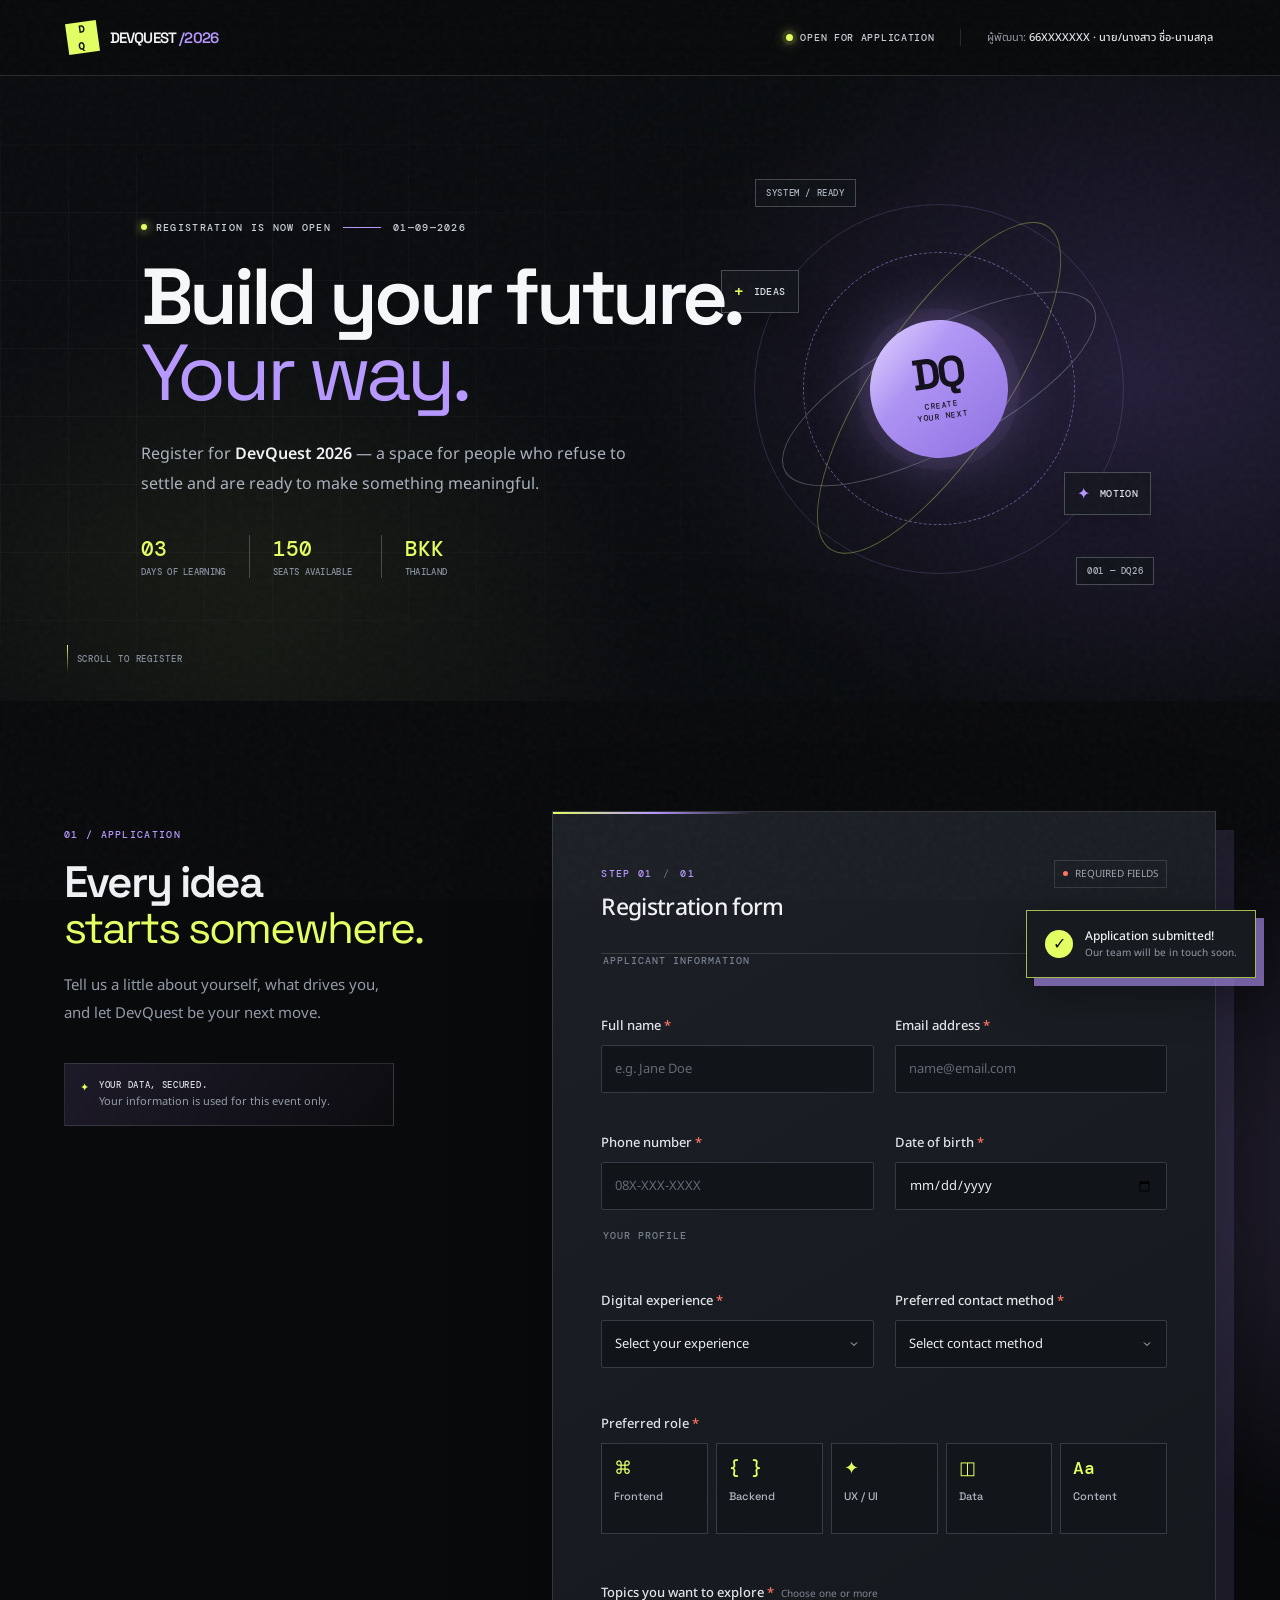
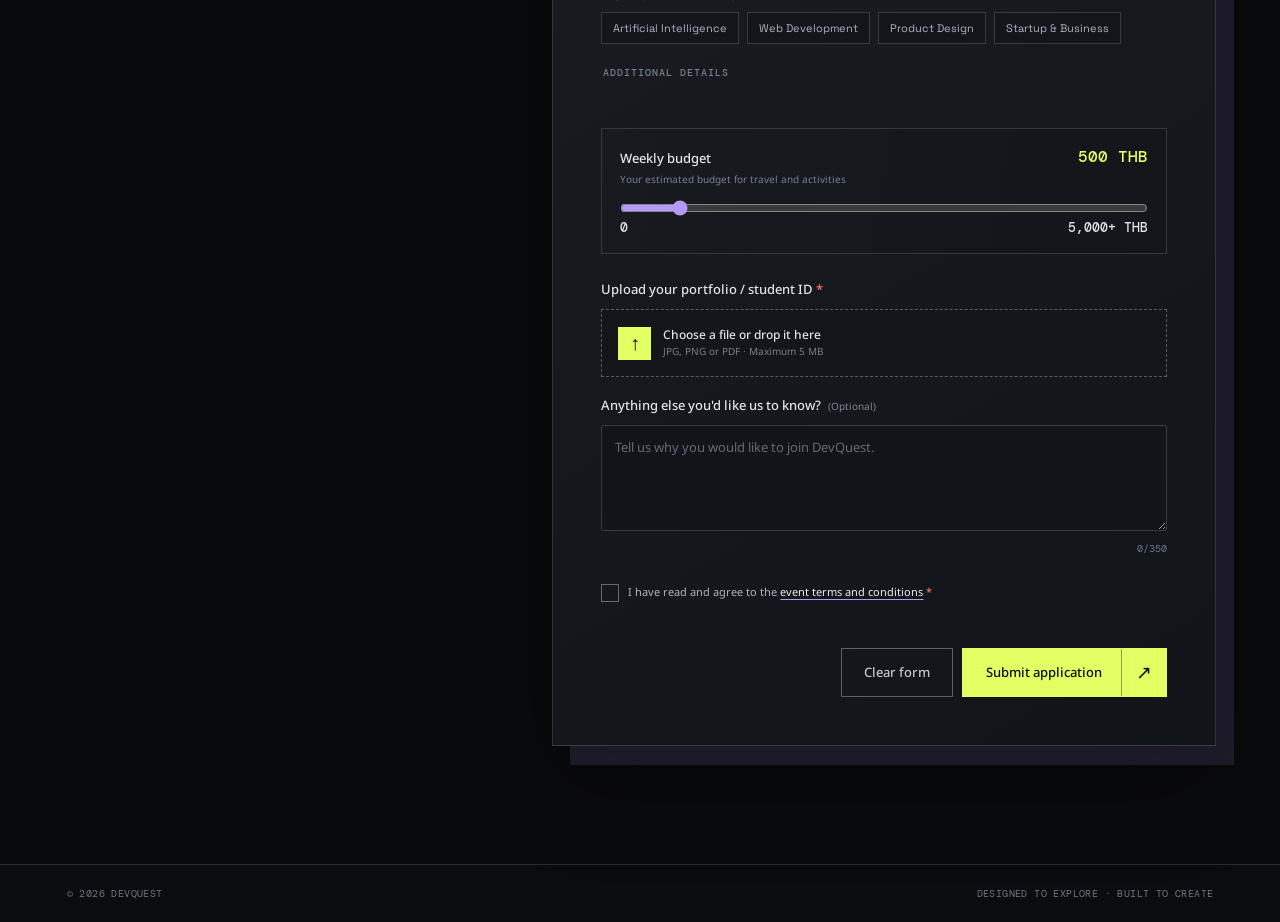
==== outputs/index.html @ 1998380f "Create DevQuest 2026 registration form" ====
<!doctype html>
<html lang="th">
  <head>
    <meta charset="UTF-8" />
    <meta name="viewport" content="width=device-width, initial-scale=1.0" />
    <meta name="description" content="Registration form for DevQuest 2026" />
    <title>DevQuest 2026 — Registration</title>
    <link rel="preconnect" href="https://fonts.googleapis.com" />
    <link rel="preconnect" href="https://fonts.gstatic.com" crossorigin />
    <link href="https://fonts.googleapis.com/css2?family=DM+Mono:wght@400;500&family=Noto+Sans+Thai:wght@300;400;500;600;700&family=Space+Grotesk:wght@400;500;600;700&display=swap" rel="stylesheet" />
    <link rel="stylesheet" href="styles.css" />
  </head>
  <body>
    <div class="cursor-glow" aria-hidden="true"></div>
    <div class="noise" aria-hidden="true"></div>
    <header class="topbar">
      <a class="brand" href="#top" aria-label="DevQuest Home">
        <span class="brand-mark">D<span>Q</span></span>
        <span>DEVQUEST<span class="brand-year">/2026</span></span>
      </a>
      <div class="topbar-right">
        <span class="availability"><i></i> OPEN FOR APPLICATION</span>
        <div class="author-badge" title="แก้ไขข้อมูลผู้จัดทำในไฟล์ index.html">
          <span>ผู้พัฒนา: <strong>66XXXXXXX · นาย/นางสาว ชื่อ-นามสกุล</strong></span>
        </div>
      </div>
    </header>

    <main id="top">
      <section class="hero" aria-labelledby="page-title">
        <div class="hero-grid" aria-hidden="true"></div>
        <div class="hero-scan" aria-hidden="true"></div>
        <div class="hero-copy">
          <p class="eyebrow"><span class="pulse-dot"></span> REGISTRATION IS NOW OPEN <i></i> 01—09—2026</p>
          <h1 id="page-title">Build your future.<br /><em>Your way.</em></h1>
          <p class="lead">Register for <strong>DevQuest 2026</strong> — a space for people who refuse to settle and are ready to make something meaningful.</p>
          <div class="hero-meta">
            <div><b>03</b><span>DAYS OF LEARNING</span></div>
            <div><b>150</b><span>SEATS AVAILABLE</span></div>
            <div><b>BKK</b><span>THAILAND</span></div>
          </div>
        </div>
        <div class="hero-visual" aria-hidden="true">
          <div class="visual-label label-top">SYSTEM / READY</div>
          <div class="visual-label label-bottom">001 — DQ26</div>
          <div class="visual-frame"><div class="visual-ring ring-1"></div><div class="visual-ring ring-2"></div><div class="visual-ring ring-3"></div><div class="visual-core"><span>DQ</span><small>CREATE<br />YOUR NEXT</small></div></div>
          <div class="float-card card-a"><span>+</span> IDEAS</div>
          <div class="float-card card-b"><span>✦</span> MOTION</div>
        </div>
        <a class="scroll-hint" href="#form-heading"><span></span> SCROLL TO REGISTER</a>
      </section>

      <section class="form-section" aria-labelledby="form-heading">
        <div class="form-intro">
          <p class="section-index">01 / APPLICATION</p>
          <h2 id="form-heading">Every idea<br /><span>starts somewhere.</span></h2>
          <p>Tell us a little about yourself, what drives you, and let DevQuest be your next move.</p>
          <div class="secure-note"><span>✦</span><div><strong>YOUR DATA, SECURED.</strong>Your information is used for this event only.</div></div>
        </div>

        <form id="registrationForm" novalidate>
          <div class="form-head">
            <div><span class="step-number">STEP 01 <i>/</i> 01</span><h3>Registration form</h3></div>
            <span class="required-note"><i></i> REQUIRED FIELDS</span>
          </div>

          <fieldset>
            <legend>APPLICANT INFORMATION</legend>
            <div class="fields two-col">
              <label class="field" for="fullName">
                <span>Full name <b>*</b></span>
                <input id="fullName" name="fullName" type="text" placeholder="e.g. Jane Doe" autocomplete="name" />
                <small class="error"></small>
              </label>
              <label class="field" for="email">
                <span>Email address <b>*</b></span>
                <input id="email" name="email" type="email" placeholder="name@email.com" autocomplete="email" />
                <small class="error"></small>
              </label>
              <label class="field" for="phone">
                <span>Phone number <b>*</b></span>
                <input id="phone" name="phone" type="tel" inputmode="tel" placeholder="08X-XXX-XXXX" autocomplete="tel" />
                <small class="error"></small>
              </label>
              <label class="field" for="birthDate">
                <span>Date of birth <b>*</b></span>
                <input id="birthDate" name="birthDate" type="date" />
                <small class="error"></small>
              </label>
            </div>
          </fieldset>

          <fieldset>
            <legend>YOUR PROFILE</legend>
            <div class="fields two-col">
              <label class="field" for="experience">
                <span>Digital experience <b>*</b></span>
                <select id="experience" name="experience">
                  <option value="">Select your experience</option>
                  <option>Just getting started</option><option>Built personal projects</option>
                  <option>1–3 years of experience</option><option>More than 3 years of experience</option>
                </select>
                <small class="error"></small>
              </label>
              <label class="field" for="contactMethod">
                <span>Preferred contact method <b>*</b></span>
                <select id="contactMethod" name="contactMethod">
                  <option value="">Select contact method</option>
                  <option>Phone</option><option>Email</option><option>LINE</option>
                </select>
                <small class="error"></small>
              </label>
            </div>

            <div class="choice-group" data-group="role">
              <p class="choice-title">Preferred role <b>*</b></p>
              <div class="role-grid">
                <label class="choice-card"><input type="radio" name="role" value="Frontend" /><span class="choice-icon">⌘</span><span>Frontend</span></label>
                <label class="choice-card"><input type="radio" name="role" value="Backend" /><span class="choice-icon">{ }</span><span>Backend</span></label>
                <label class="choice-card"><input type="radio" name="role" value="UX/UI" /><span class="choice-icon">✦</span><span>UX / UI</span></label>
                <label class="choice-card"><input type="radio" name="role" value="Data" /><span class="choice-icon">◫</span><span>Data</span></label>
                <label class="choice-card"><input type="radio" name="role" value="Content" /><span class="choice-icon">Aa</span><span>Content</span></label>
              </div>
              <small class="error group-error"></small>
            </div>

            <div class="choice-group" data-group="region">
              <p class="choice-title">Topics you want to explore <b>*</b> <span class="hint">Choose one or more</span></p>
              <div class="tag-grid">
                <label><input type="checkbox" name="region" value="AI" /><span>Artificial Intelligence</span></label>
                <label><input type="checkbox" name="region" value="Web" /><span>Web Development</span></label>
                <label><input type="checkbox" name="region" value="Design" /><span>Product Design</span></label>
                <label><input type="checkbox" name="region" value="Startup" /><span>Startup & Business</span></label>
              </div>
              <small class="error group-error"></small>
            </div>
          </fieldset>

          <fieldset>
            <legend>ADDITIONAL DETAILS</legend>
            <div class="budget-block">
              <div><span>Weekly budget</span><p>Your estimated budget for travel and activities</p></div>
              <output for="budget" id="budgetValue">500 THB</output>
              <input id="budget" name="budget" type="range" min="0" max="5000" step="500" value="500" />
              <div class="range-labels"><span>0</span><span>5,000+ THB</span></div>
            </div>
            <label class="field upload-field" for="portfolio">
              <span>Upload your portfolio / student ID <b>*</b></span>
              <span class="dropzone"><span class="upload-icon">↑</span><span><strong id="fileLabel">Choose a file or drop it here</strong><small>JPG, PNG or PDF · Maximum 5 MB</small></span></span>
              <input id="portfolio" name="portfolio" type="file" accept=".jpg,.jpeg,.png,.pdf" />
              <small class="error"></small>
            </label>
            <label class="field" for="comments">
              <span>Anything else you'd like us to know? <span class="optional">(Optional)</span></span>
              <textarea id="comments" name="comments" maxlength="350" placeholder="Tell us why you would like to join DevQuest."></textarea>
              <small class="char-count"><span id="charCount">0</span>/350</small>
            </label>
          </fieldset>

          <label class="terms"><input id="terms" name="terms" type="checkbox" /><span class="checkmark">✓</span><span>I have read and agree to the <a href="#terms-info">event terms and conditions</a> <b>*</b></span></label>
          <small class="error terms-error"></small>

          <div class="form-actions">
            <button class="btn secondary" id="clearButton" type="reset">Clear form</button>
            <button class="btn primary" type="submit"><span>Submit application</span><span class="arrow">↗</span></button>
          </div>
        </form>
      </section>
    </main>

    <footer id="terms-info"><span>© 2026 DEVQUEST</span><span>DESIGNED TO EXPLORE · BUILT TO CREATE</span></footer>
    <div class="toast" id="toast" role="status" aria-live="polite"><span>✓</span><div><strong>Application submitted!</strong><small>Our team will be in touch soon.</small></div></div>
    <script src="script.js"></script>
  </body>
</html>
---- outputs/styles.css ----
:root{--black:#090a0c;--panel:#171a1f;--panel2:#1d2127;--input:#111419;--text:#e9ebef;--muted:#a2a8b3;--dim:#626975;--line:rgba(226,230,235,.14);--line2:rgba(226,230,235,.26);--violet:#b798ff;--lime:#e2ff63;--coral:#ff7564}*{box-sizing:border-box}html{scroll-behavior:smooth}body{min-width:320px;margin:0;overflow-x:hidden;background:var(--black);color:var(--text);font-family:"Noto Sans Thai",sans-serif;font-weight:400}button,input,select,textarea{font:inherit}::selection{color:#090a0c;background:var(--lime)}
.noise{position:fixed;inset:0;z-index:20;pointer-events:none;opacity:.045;background-image:url("data:image/svg+xml,%3Csvg viewBox='0 0 180 180' xmlns='http://www.w3.org/2000/svg'%3E%3Cfilter id='n'%3E%3CfeTurbulence type='fractalNoise' baseFrequency='.85' numOctaves='3' stitchTiles='stitch'/%3E%3C/filter%3E%3Crect width='100%25' height='100%25' filter='url(%23n)' opacity='.7'/%3E%3C/svg%3E")}.cursor-glow{position:fixed;z-index:0;left:0;top:0;width:520px;height:520px;pointer-events:none;transform:translate(-50%,-50%);opacity:0;background:radial-gradient(circle,rgba(161,122,255,.1),transparent 65%);transition:opacity .5s}.cursor-glow.visible{opacity:1}
.topbar{min-height:76px;padding:0 clamp(22px,5.2vw,88px);position:relative;z-index:3;border-bottom:1px solid var(--line);background:rgba(9,10,12,.8);backdrop-filter:blur(18px);display:flex;align-items:center;justify-content:space-between}.brand{display:flex;align-items:center;gap:12px;color:#f4f5f7;text-decoration:none;font:600 15px "Space Grotesk",sans-serif;letter-spacing:-.8px}.brand-mark{width:31px;height:31px;display:grid;place-items:center;overflow:hidden;background:var(--lime);color:#0c0e11;font:600 10px "DM Mono",monospace;transform:rotate(-8deg)}.brand-mark span{margin-left:-6px}.brand-year{margin-left:3px;color:var(--violet)}.topbar-right,.availability,.author-badge{display:flex;align-items:center}.topbar-right{gap:26px}.availability{gap:7px;color:#c8cdd6;font:500 10px "DM Mono",monospace;letter-spacing:.7px}.availability i{width:7px;height:7px;border-radius:50%;background:var(--lime);box-shadow:0 0 0 4px rgba(226,255,99,.09),0 0 13px var(--lime);animation:pulse 1.9s infinite}.author-badge{padding-left:26px;border-left:1px solid var(--line);color:#949ba6;font-size:11px}.author-badge strong{color:#e5e7eb;font-weight:500}
.hero{position:relative;isolation:isolate;min-height:625px;padding:clamp(73px,8vw,126px) clamp(22px,11vw,172px) 80px;display:flex;align-items:center;justify-content:space-between;overflow:hidden;background:radial-gradient(ellipse 55% 84% at 89% 48%,rgba(104,76,169,.27),transparent 70%),radial-gradient(circle at 19% 98%,rgba(226,255,99,.08),transparent 34%),#0a0c0f}.hero-grid{position:absolute;inset:0;z-index:-2;opacity:.45;background-image:linear-gradient(rgba(233,235,239,.075) 1px,transparent 1px),linear-gradient(90deg,rgba(233,235,239,.075) 1px,transparent 1px);background-size:68px 68px;mask-image:linear-gradient(to right,#000 20%,transparent 74%)}.hero-grid:after{content:"";position:absolute;inset:0;background:linear-gradient(#0a0c0f,transparent 22%,transparent 78%,#0a0c0f)}.hero-scan{position:absolute;inset:0;z-index:-1;opacity:.1;background:linear-gradient(90deg,transparent,rgba(226,255,99,.3),transparent);width:35%;transform:translateX(-150%) skewX(-18deg);animation:scan 8s ease-in-out infinite}.hero-copy{position:relative;z-index:1;max-width:715px}.eyebrow,.section-index,.step-number{font:500 10px "DM Mono",monospace;letter-spacing:1.3px}.eyebrow{color:#cad0d9;margin:0 0 25px;display:flex;align-items:center;gap:9px}.eyebrow i{width:38px;height:1px;margin:0 3px;background:var(--violet)}.pulse-dot{width:6px;height:6px;border-radius:50%;background:var(--lime);box-shadow:0 0 10px var(--lime)}h1{margin:0;color:#f7f8fa;font:600 clamp(52px,6.2vw,93px)/.96 "Space Grotesk","Noto Sans Thai",sans-serif;letter-spacing:-4.4px}h1 em{color:var(--violet);font-style:normal;font-weight:400}.lead{max-width:530px;margin:29px 0 36px;color:#abb2bd;font-size:16px;line-height:1.85}.lead strong{color:#f1f3f5;font-weight:600}.hero-meta{display:flex;gap:0}.hero-meta div{min-width:109px;display:grid;gap:3px;padding-right:23px;margin-right:23px;border-right:1px solid var(--line2)}.hero-meta div:last-child{margin:0;padding:0;border:0}.hero-meta b{color:var(--lime);font:500 21px "DM Mono",monospace}.hero-meta span{color:#87909e;font:500 9px "DM Mono",monospace;letter-spacing:.3px}
.hero-visual{position:absolute;right:clamp(42px,11vw,180px);top:50%;width:400px;height:400px;transform:translateY(-50%)}.visual-frame{position:absolute;inset:15px;display:grid;place-items:center;border:1px solid rgba(183,152,255,.18);border-radius:50%}.visual-ring{position:absolute;border:1px solid rgba(233,235,239,.27);border-radius:50%}.ring-1{width:95%;height:32%;transform:rotate(-28deg);animation:orbitA 10s linear infinite}.ring-2{width:74%;height:74%;border-style:dashed;border-color:rgba(183,152,255,.5);animation:spin 20s linear infinite}.ring-3{width:36%;height:106%;border-color:rgba(226,255,99,.35);transform:rotate(34deg);animation:orbitB 14s linear infinite}.visual-core{position:relative;width:138px;height:138px;border-radius:50%;overflow:hidden;background:linear-gradient(145deg,#c2aaff,#8f70e2);box-shadow:0 0 0 12px rgba(183,152,255,.05),0 0 60px rgba(183,152,255,.36);color:#13101c;display:grid;align-content:center;justify-items:center;text-align:center;transform:rotate(-8deg)}.visual-core:after{content:"";position:absolute;inset:0;background:linear-gradient(135deg,rgba(255,255,255,.5),transparent 37%)}.visual-core span{position:relative;z-index:1;font:700 43px/.8 "Space Grotesk",sans-serif;letter-spacing:-4px}.visual-core small{position:relative;z-index:1;margin-top:9px;font:500 8px/1.35 "DM Mono",monospace;letter-spacing:.6px}.visual-label{position:absolute;z-index:2;padding:7px 10px;color:#aab1bd;border:1px solid var(--line2);background:rgba(17,20,25,.7);font:500 9px "DM Mono",monospace;letter-spacing:.6px;backdrop-filter:blur(5px)}.label-top{top:-10px;left:16px}.label-bottom{bottom:4px;right:-15px}.float-card{position:absolute;z-index:2;padding:10px 12px;display:flex;align-items:center;gap:9px;color:#dce0e6;border:1px solid var(--line2);background:rgba(20,23,29,.77);box-shadow:0 10px 30px rgba(0,0,0,.22);font:500 10px "DM Mono",monospace;letter-spacing:.4px;backdrop-filter:blur(7px)}.float-card span{color:var(--lime);font-size:16px}.card-a{top:81px;left:-18px;animation:float 4.4s ease-in-out infinite}.card-b{right:-12px;bottom:74px;animation:float 5s ease-in-out -1s infinite}.card-b span{color:var(--violet)}.scroll-hint{position:absolute;left:clamp(22px,5.2vw,88px);bottom:28px;color:#868e9b;text-decoration:none;font:500 9px "DM Mono",monospace;letter-spacing:.9px;display:flex;gap:9px;align-items:center}.scroll-hint span{height:28px;width:1px;background:linear-gradient(var(--lime),transparent);animation:scrollDown 1.6s ease-in-out infinite}
.form-section{position:relative;z-index:1;max-width:1280px;margin:0 auto;padding:110px clamp(22px,5vw,72px) 118px;display:grid;grid-template-columns:.72fr 1.28fr;gap:clamp(50px,9vw,130px)}.form-section:before{content:"";position:absolute;z-index:-1;width:800px;height:800px;right:-500px;top:80px;opacity:.17;background:radial-gradient(circle,var(--violet),transparent 65%);filter:blur(30px)}.form-intro{padding-top:17px}.section-index{color:var(--violet);margin:0 0 18px}.form-intro h2{margin:0 0 21px;color:#f0f1f4;font:600 44px/1.05 "Space Grotesk","Noto Sans Thai",sans-serif;letter-spacing:-2px}.form-intro h2 span{color:var(--lime);font-weight:400}.form-intro>p:not(.section-index){max-width:326px;margin:0;color:#929aa7;font-size:15px;line-height:1.85}.secure-note{max-width:330px;margin-top:35px;padding:15px;display:flex;align-items:flex-start;gap:10px;border:1px solid var(--line);background:linear-gradient(130deg,rgba(183,152,255,.12),rgba(183,152,255,.02));color:#969eaa;font-size:11px;line-height:1.55}.secure-note span{color:var(--lime)}.secure-note strong{display:block;margin-bottom:2px;color:#d8dce2;font:500 9px "DM Mono",monospace;letter-spacing:.7px}
form{position:relative;overflow:hidden;padding:clamp(26px,4vw,48px);border:1px solid var(--line);background:linear-gradient(150deg,rgba(29,33,39,.97),rgba(17,20,25,.98));box-shadow:18px 19px 0 rgba(183,152,255,.12),0 34px 90px rgba(0,0,0,.32)}form:before{content:"";position:absolute;left:0;top:0;height:2px;width:30%;background:linear-gradient(90deg,var(--lime),var(--violet),transparent)}.form-head{display:flex;justify-content:space-between;align-items:flex-start;padding-bottom:28px;border-bottom:1px solid var(--line)}.step-number{color:var(--violet)}.step-number i{color:#626a76;font-style:normal;padding:0 3px}.form-head h3{margin:7px 0 0;color:#f0f1f4;font-size:23px;font-weight:500;letter-spacing:-.7px}.required-note{padding:5px 8px;border:1px solid var(--line);color:#9ea5b0;font-size:10px}.required-note i{display:inline-block;width:5px;height:5px;margin:0 4px 1px 0;border-radius:50%;background:var(--coral)}fieldset{margin:0;padding:31px 0 0;border:0}legend{margin-bottom:18px;color:#77808d;font:500 10px "DM Mono",monospace;letter-spacing:1px;text-transform:uppercase}.fields{display:grid;gap:21px}.two-col{grid-template-columns:1fr 1fr}.field{display:block;position:relative}.field>span:first-child,.choice-title{display:block;margin:0 0 9px;color:#e0e3e8;font-size:13px;font-weight:500}.field b,.choice-title b,.terms b{color:var(--coral);font-weight:500}.field input:not([type=file]),.field select,.field textarea{width:100%;min-height:48px;appearance:none;outline:none;border:1px solid #353b44;border-radius:2px;padding:12px 13px;color:#eaecf0;background:var(--input);font-size:13px;transition:border .2s,box-shadow .2s,background .2s}.field input::placeholder,.field textarea::placeholder{color:#626a76}.field select{background:#111419 url("data:image/svg+xml,%3Csvg xmlns='http://www.w3.org/2000/svg' width='12' height='12' viewBox='0 0 24 24' fill='none' stroke='%23cbd0d8' stroke-width='2'%3E%3Cpath d='m6 9 6 6 6-6'/%3E%3C/svg%3E") no-repeat right 13px center}.field select option{background:#171a1f}.field textarea{min-height:106px;resize:vertical}.field input:focus,.field select:focus,.field textarea:focus{border-color:var(--violet);background:#15171d;box-shadow:0 0 0 3px rgba(183,152,255,.12)}.field.invalid input,.field.invalid select,.field.invalid textarea{border-color:var(--coral)}.error{display:block;min-height:15px;margin-top:4px;color:#ff8c7c;font-size:10px}.choice-group{margin-top:27px}.hint,.optional{margin-left:4px;color:#7e8793;font-size:10px;font-weight:400}.role-grid{display:grid;grid-template-columns:repeat(5,1fr);gap:8px}.choice-card{position:relative;min-height:91px;padding:12px;display:flex;flex-direction:column;gap:9px;overflow:hidden;border:1px solid #363c45;background:#12151a;color:#aeb5c0;cursor:pointer;font:500 11px "Space Grotesk","Noto Sans Thai",sans-serif;transition:.22s ease}.choice-card:after{content:"";position:absolute;inset:0;opacity:0;background:linear-gradient(145deg,rgba(183,152,255,.23),transparent 68%);transition:.22s}.choice-card:hover{border-color:#727986;transform:translateY(-2px)}.choice-card:hover:after{opacity:1}.choice-card input{position:absolute;inset:0;z-index:2;appearance:none;margin:0;cursor:pointer}.choice-card:has(input:checked){border-color:var(--violet);color:#f5f3ff;box-shadow:inset 0 0 0 1px rgba(183,152,255,.3),0 7px 18px rgba(0,0,0,.18);background:#272239}.choice-card:has(input:checked):after{opacity:1}.choice-icon{position:relative;z-index:1;color:var(--lime);font:500 18px "DM Mono",monospace}.choice-card>span:last-child{position:relative;z-index:1}.tag-grid{display:flex;flex-wrap:wrap;gap:8px}.tag-grid label{position:relative;cursor:pointer}.tag-grid input{position:absolute;opacity:0}.tag-grid span{display:block;padding:8px 11px;border:1px solid #363c45;color:#aeb5c0;background:#12151a;font:11px "Space Grotesk","Noto Sans Thai",sans-serif;transition:.18s}.tag-grid label:hover span{border-color:#747d88}.tag-grid input:checked+span{border-color:var(--lime);color:#0d1012;background:var(--lime);box-shadow:0 4px 14px rgba(226,255,99,.13)}.group-error{margin:7px 0 0}.budget-block{display:grid;grid-template-columns:1fr auto;gap:2px 20px;margin-bottom:26px;padding:17px 18px;border:1px solid #323842;background:linear-gradient(100deg,#171b20,#12151a)}.budget-block>div>span{color:#e2e5e9;font-size:13px;font-weight:500}.budget-block p{margin:2px 0 0;color:#78818e;font-size:10px}.budget-block output{color:var(--lime);font:500 16px "DM Mono",monospace}.budget-block input{width:100%;grid-column:1/-1;margin:10px 0 1px;accent-color:var(--violet)}.range-labels{grid-column:1/-1;display:flex;justify-content:space-between;color:#68717c;font:10px "DM Mono",monospace}.upload-field>input{position:absolute;width:1px;height:1px;overflow:hidden;opacity:0}.dropzone{display:flex;align-items:center;gap:12px;padding:16px;border:1px dashed #535c68;background:#12151a;cursor:pointer;transition:.2s}.dropzone:hover{border-color:var(--violet);background:#171926}.upload-icon{width:33px;height:33px;display:grid;place-items:center;color:#0c0e11;background:var(--lime);font:20px "DM Mono",monospace}.dropzone strong{display:block;color:#dfe3e9;font-size:12px;font-weight:500}.dropzone small{display:block;color:#77808c;font-size:10px}.char-count{display:block;margin-top:4px;color:#6f7885;text-align:right;font:10px "DM Mono",monospace}.terms{position:relative;display:flex;align-items:flex-start;gap:9px;margin-top:29px;color:#aeb5bf;font-size:11px;line-height:1.6;cursor:pointer}.terms input{position:absolute;opacity:0}.checkmark{width:18px;height:18px;flex:0 0 18px;display:grid;place-items:center;border:1px solid #626a75;color:transparent;line-height:1;transition:.18s}.terms input:checked+.checkmark{border-color:var(--lime);color:#0d1012;background:var(--lime)}.terms a{color:#eceef2;text-decoration-color:var(--violet);text-underline-offset:3px}.terms-error{margin-left:27px}.form-actions{display:flex;justify-content:flex-end;gap:9px;padding-top:27px}.btn{min-height:49px;border:1px solid #59616c;cursor:pointer;transition:.22s;font-size:13px;font-weight:500}.btn.secondary{padding:0 22px;color:#c2c8d1;background:transparent}.btn.secondary:hover{border-color:#9da5b0;background:#22262d}.btn.primary{padding:0 0 0 23px;display:flex;align-items:center;gap:19px;border-color:var(--lime);color:#0c0e10;background:var(--lime);box-shadow:0 0 0 0 rgba(226,255,99,.2)}.btn.primary:hover{transform:translate(-2px,-2px);box-shadow:5px 5px 0 var(--violet),0 0 20px rgba(226,255,99,.13)}.arrow{height:100%;padding:0 14px;display:grid;place-items:center;border-left:1px solid rgba(9,10,12,.4);font:19px "DM Mono",monospace}footer{padding:22px clamp(22px,5.2vw,88px);display:flex;justify-content:space-between;border-top:1px solid var(--line);color:#6f7782;background:#0a0c0f;font:10px "DM Mono",monospace;letter-spacing:.4px}.toast{position:fixed;z-index:30;right:24px;bottom:24px;padding:16px 18px;display:flex;align-items:center;gap:12px;border:1px solid rgba(226,255,99,.7);background:#171b20;color:#edf0f3;box-shadow:8px 8px 0 rgba(183,152,255,.6),0 15px 45px rgba(0,0,0,.4);transform:translateY(150%);transition:.36s cubic-bezier(.2,.8,.2,1)}.toast.show{transform:translateY(0)}.toast>span{width:28px;height:28px;display:grid;place-items:center;border-radius:50%;color:#0d1012;background:var(--lime)}.toast strong,.toast small{display:block}.toast strong{font-size:12px;font-weight:500}.toast small{color:#949ca7;font-size:10px}
@keyframes pulse{50%{transform:scale(.7);box-shadow:0 0 0 7px rgba(226,255,99,0),0 0 7px var(--lime)}}@keyframes scan{0%,26%{transform:translateX(-150%) skewX(-18deg)}56%,100%{transform:translateX(470%) skewX(-18deg)}}@keyframes spin{to{transform:rotate(360deg)}}@keyframes orbitA{to{transform:rotate(332deg)}}@keyframes orbitB{to{transform:rotate(394deg)}}@keyframes float{50%{transform:translateY(-10px)}}@keyframes scrollDown{50%{transform:translateY(9px);opacity:.2}}@media(prefers-reduced-motion:reduce){*,*:before,*:after{animation-duration:.01ms!important;animation-iteration-count:1!important;scroll-behavior:auto!important}}
@media(max-width:970px){.hero{min-height:570px}.hero-visual{right:-100px;opacity:.66}.form-section{gap:55px;grid-template-columns:.65fr 1.35fr}}@media(max-width:760px){.topbar{min-height:66px}.availability,.author-badge{display:none}.hero{min-height:552px;padding:75px 25px 67px}.hero-grid{mask-image:none;opacity:.3}.hero-visual{width:280px;height:280px;right:-65px;top:44%;opacity:.32}.visual-core{width:102px;height:102px}.visual-core span{font-size:33px}.visual-label,.float-card{display:none}h1{font-size:clamp(48px,14vw,70px);letter-spacing:-3px}.lead{max-width:430px;margin-top:23px;font-size:14px}.hero-meta{gap:0}.hero-meta div{min-width:92px;padding-right:13px;margin-right:13px}.scroll-hint{bottom:23px}.form-section{padding:67px 24px 78px;grid-template-columns:1fr;gap:31px}.form-intro{padding-top:0}.form-intro>p:not(.section-index){max-width:500px}.secure-note{max-width:100%;margin-top:21px}form{padding:28px 20px;box-shadow:7px 8px 0 rgba(183,152,255,.13),0 28px 70px rgba(0,0,0,.25)}.two-col{grid-template-columns:1fr}.role-grid{grid-template-columns:repeat(3,1fr)}footer{flex-direction:column;gap:8px}.cursor-glow{display:none}}@media(max-width:430px){.eyebrow{font-size:8px;letter-spacing:.8px}.eyebrow i{width:18px}.hero-meta b{font-size:18px}.hero-meta span{font-size:8px}.hero-meta div{min-width:82px}.form-intro h2{font-size:39px}.role-grid{grid-template-columns:1fr 1fr}.form-head{gap:13px}.required-note{white-space:nowrap;font-size:9px}.form-actions{justify-content:stretch}.btn{flex:1}.btn.primary{justify-content:space-between;padding-left:15px}.budget-block{gap:10px}.toast{right:16px;left:16px;bottom:16px}}
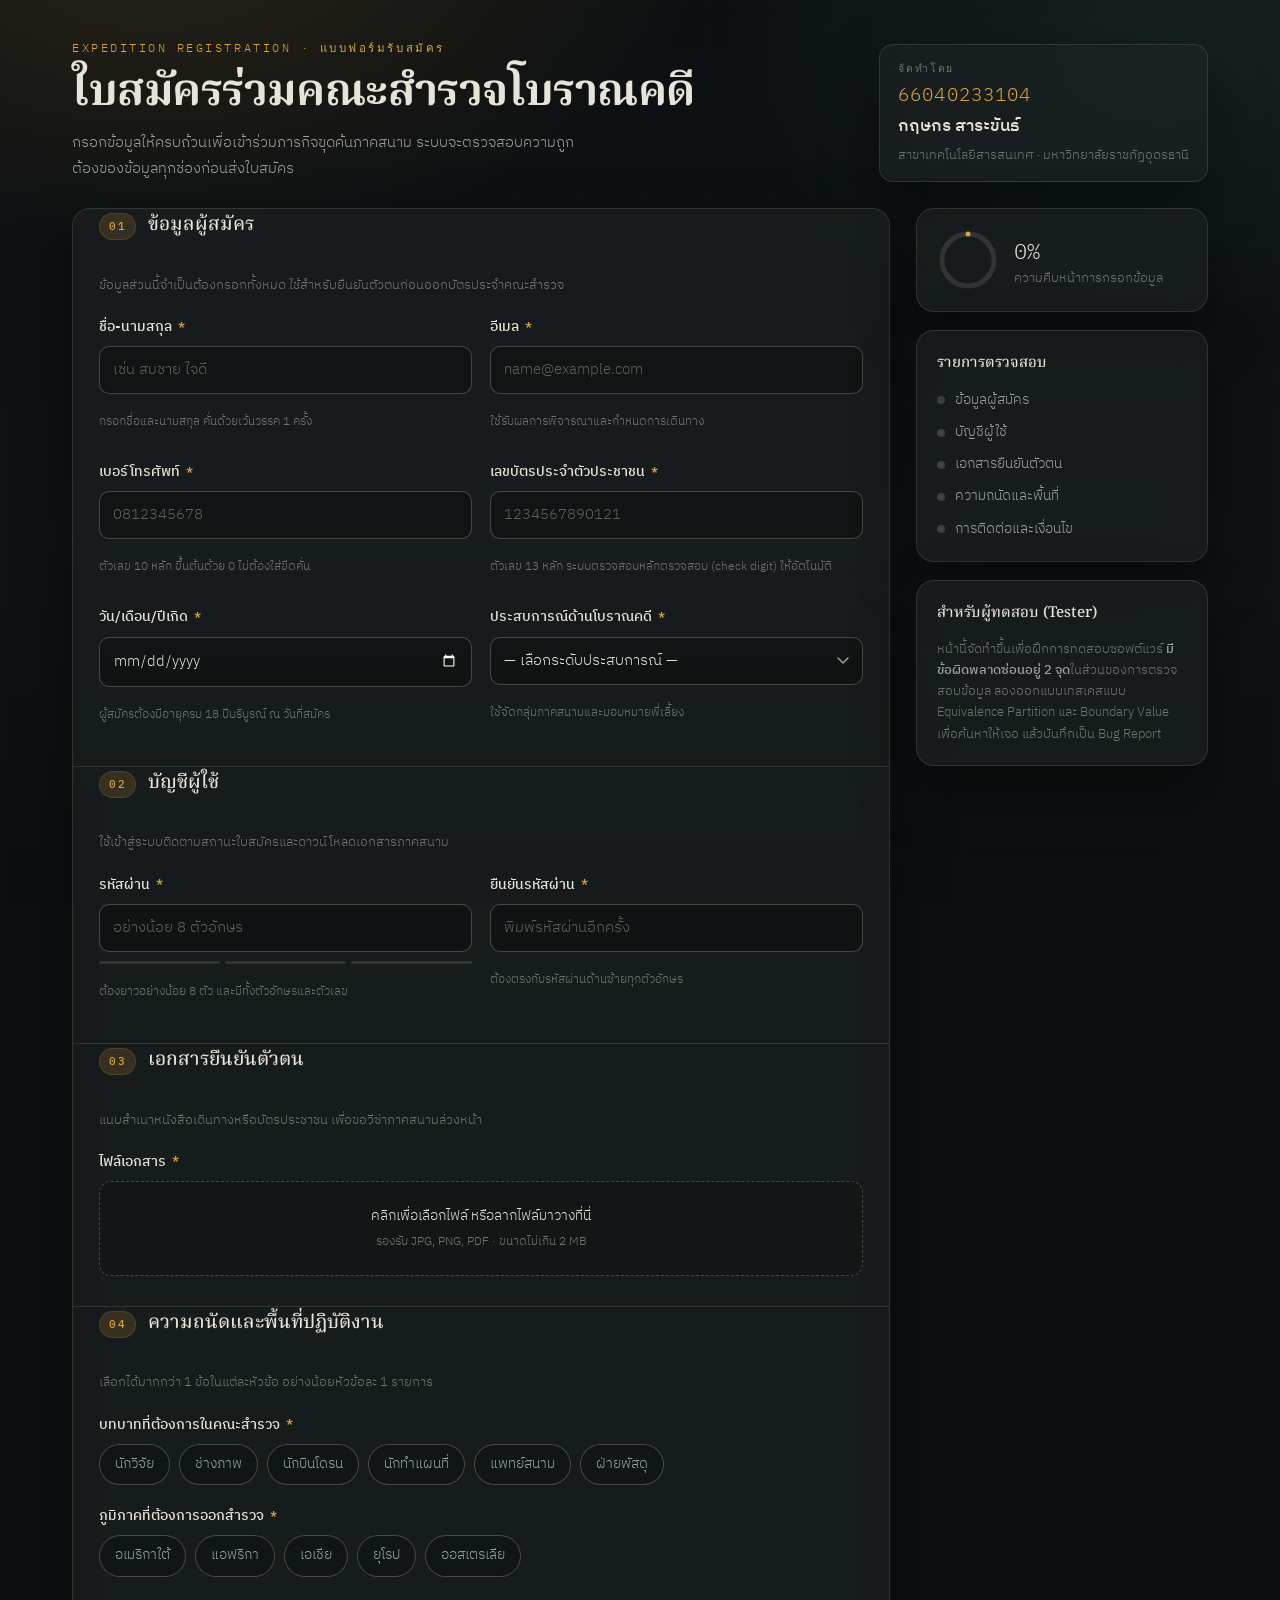
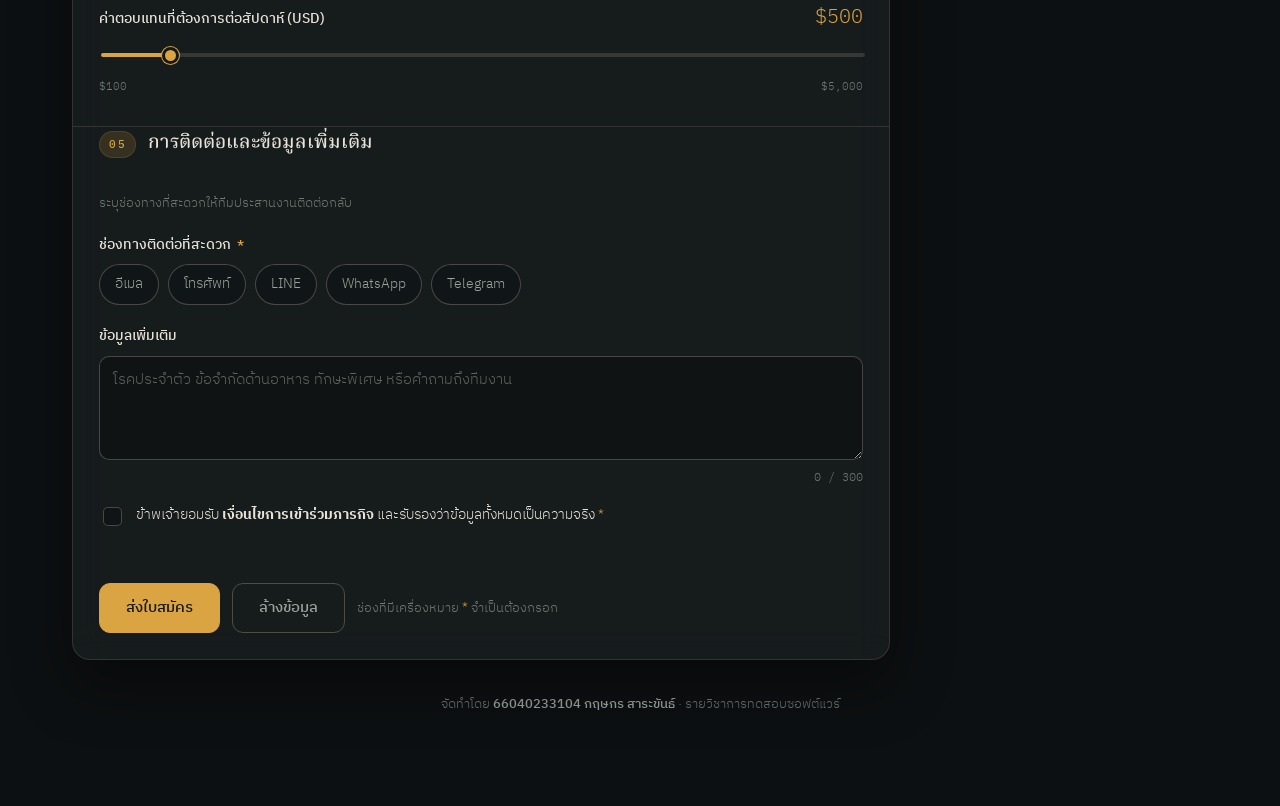
==== commit 4fe76951: "Publish expedition form at outputs root" ====
--- a/outputs/index.html
+++ b/outputs/index.html
@@ -1,175 +1,772 @@
-<!doctype html>
+<!DOCTYPE html>
 <html lang="th">
-  <head>
-    <meta charset="UTF-8" />
-    <meta name="viewport" content="width=device-width, initial-scale=1.0" />
-    <meta name="description" content="Registration form for DevQuest 2026" />
-    <title>DevQuest 2026 — Registration</title>
-    <link rel="preconnect" href="https://fonts.googleapis.com" />
-    <link rel="preconnect" href="https://fonts.gstatic.com" crossorigin />
-    <link href="https://fonts.googleapis.com/css2?family=DM+Mono:wght@400;500&family=Noto+Sans+Thai:wght@300;400;500;600;700&family=Space+Grotesk:wght@400;500;600;700&display=swap" rel="stylesheet" />
-    <link rel="stylesheet" href="styles.css" />
-  </head>
-  <body>
-    <div class="cursor-glow" aria-hidden="true"></div>
-    <div class="noise" aria-hidden="true"></div>
-    <header class="topbar">
-      <a class="brand" href="#top" aria-label="DevQuest Home">
-        <span class="brand-mark">D<span>Q</span></span>
-        <span>DEVQUEST<span class="brand-year">/2026</span></span>
-      </a>
-      <div class="topbar-right">
-        <span class="availability"><i></i> OPEN FOR APPLICATION</span>
-        <div class="author-badge" title="แก้ไขข้อมูลผู้จัดทำในไฟล์ index.html">
-          <span>ผู้พัฒนา: <strong>66XXXXXXX · นาย/นางสาว ชื่อ-นามสกุล</strong></span>
-        </div>
+<head>
+<meta charset="utf-8">
+<meta name="viewport" content="width=device-width, initial-scale=1">
+<title>ทะเบียนคณะสำรวจโบราณคดี</title>
+<link rel="preconnect" href="https://fonts.googleapis.com">
+<link rel="preconnect" href="https://fonts.gstatic.com" crossorigin>
+<link rel="stylesheet" href="https://fonts.googleapis.com/css2?family=Noto+Serif+Thai:wght@500;700&family=IBM+Plex+Sans+Thai:wght@300;400;500;600&family=IBM+Plex+Mono:wght@400;500&display=swap">
+<style>
+  :root{
+    --ink:#0d1012;
+    --ink-2:#14181a;
+    --glass:rgba(30,35,37,.62);
+    --glass-2:rgba(38,44,46,.55);
+    --line:rgba(216,206,188,.14);
+    --line-2:rgba(216,206,188,.28);
+    --text:#e8e3d8;
+    --muted:#9ba39d;
+    --faint:#6f7772;
+    --ochre:#d9a441;
+    --ochre-dim:rgba(217,164,65,.16);
+    --patina:#54b8a6;
+    --clay:#e2705a;
+    --radius:14px;
+    --shadow:0 24px 60px rgba(0,0,0,.45);
+    color-scheme:dark;
+  }
+  *{box-sizing:border-box}
+  body{
+    margin:0;
+    background:var(--ink);
+    background-image:
+      radial-gradient(900px 520px at 12% -8%, rgba(217,164,65,.13), transparent 62%),
+      radial-gradient(760px 480px at 92% 4%, rgba(84,184,166,.10), transparent 60%),
+      linear-gradient(180deg,#0d1012 0%,#0f1315 60%,#0c0f10 100%);
+    background-attachment:fixed;
+    color:var(--text);
+    font-family:"IBM Plex Sans Thai","Noto Sans Thai",system-ui,-apple-system,sans-serif;
+    font-weight:300;
+    font-size:15.5px;
+    line-height:1.72;
+    -webkit-font-smoothing:antialiased;
+  }
+  body::before{
+    content:"";position:fixed;inset:0;pointer-events:none;z-index:0;opacity:.35;
+    background-image:linear-gradient(rgba(216,206,188,.045) 1px,transparent 1px),
+                     linear-gradient(90deg,rgba(216,206,188,.045) 1px,transparent 1px);
+    background-size:64px 64px;
+    mask-image:radial-gradient(circle at 50% 0%,#000 0%,transparent 78%);
+    -webkit-mask-image:radial-gradient(circle at 50% 0%,#000 0%,transparent 78%);
+  }
+  .wrap{position:relative;z-index:1;max-width:1180px;margin:0 auto;padding:38px 22px 90px}
+
+  /* ---------- header ---------- */
+  .topbar{display:flex;flex-wrap:wrap;gap:16px;align-items:flex-end;justify-content:space-between;margin-bottom:26px}
+  .eyebrow{
+    font-family:"IBM Plex Mono",ui-monospace,monospace;font-size:11.5px;letter-spacing:.22em;
+    text-transform:uppercase;color:var(--ochre);margin:0 0 8px
+  }
+  h1{
+    font-family:"Noto Serif Thai",Georgia,serif;font-weight:700;
+    font-size:clamp(28px,4.4vw,44px);line-height:1.24;margin:0;text-wrap:balance;letter-spacing:-.01em
+  }
+  .sub{color:var(--muted);margin:10px 0 0;max-width:56ch;font-size:15px}
+
+  .idcard{
+    background:var(--glass);backdrop-filter:blur(14px);-webkit-backdrop-filter:blur(14px);
+    border:1px solid var(--line);border-radius:var(--radius);padding:14px 18px;min-width:270px;
+    box-shadow:var(--shadow)
+  }
+  .idcard .k{font-family:"IBM Plex Mono",monospace;font-size:10.5px;letter-spacing:.18em;text-transform:uppercase;color:var(--faint)}
+  .idcard .code{font-family:"IBM Plex Mono",monospace;font-size:19px;color:var(--ochre);letter-spacing:.06em;font-variant-numeric:tabular-nums}
+  .idcard .who{font-size:17px;font-weight:500;margin-top:2px}
+  .idcard .org{font-size:12.5px;color:var(--faint);margin-top:4px}
+
+  /* ---------- layout ---------- */
+  .grid{display:grid;grid-template-columns:1fr 292px;gap:26px;align-items:start}
+  @media (max-width:900px){.grid{grid-template-columns:1fr}}
+
+  .panel{
+    background:var(--glass);backdrop-filter:blur(16px);-webkit-backdrop-filter:blur(16px);
+    border:1px solid var(--line);border-radius:18px;box-shadow:var(--shadow);overflow:hidden
+  }
+  .side{position:sticky;top:24px;display:flex;flex-direction:column;gap:18px}
+  @media (max-width:900px){.side{position:static}}
+
+  fieldset{border:0;margin:0;padding:26px 26px 30px;border-bottom:1px solid var(--line)}
+  fieldset:last-of-type{border-bottom:0}
+  legend{
+    display:flex;align-items:baseline;gap:12px;padding:0;width:100%;
+    font-family:"Noto Serif Thai",Georgia,serif;font-size:19px;font-weight:500;color:var(--text)
+  }
+  legend .num{
+    font-family:"IBM Plex Mono",monospace;font-size:11px;letter-spacing:.14em;color:var(--ochre);
+    border:1px solid var(--ochre-dim);background:var(--ochre-dim);border-radius:999px;padding:3px 9px
+  }
+  .legend-note{color:var(--faint);font-size:13px;margin:6px 0 20px}
+
+  .row{display:grid;gap:18px}
+  .row.two{grid-template-columns:1fr 1fr}
+  @media (max-width:640px){.row.two{grid-template-columns:1fr}}
+
+  .field{display:flex;flex-direction:column;gap:7px;min-width:0}
+  label.lbl{font-size:13.5px;font-weight:500;color:var(--text);display:flex;align-items:center;gap:6px}
+  .req{color:var(--ochre);font-size:14px;line-height:1}
+  .hint{font-size:12px;color:var(--faint);line-height:1.5}
+
+  input[type=text],input[type=email],input[type=tel],input[type=date],
+  input[type=password],select,textarea{
+    width:100%;padding:11px 13px;border-radius:10px;color:var(--text);
+    background:rgba(12,15,16,.55);border:1px solid var(--line-2);
+    font-family:inherit;font-size:14.5px;font-weight:300;transition:border-color .16s,box-shadow .16s,background .16s
+  }
+  input::placeholder,textarea::placeholder{color:#5c635e}
+  input:focus,select:focus,textarea:focus{
+    outline:none;border-color:var(--ochre);box-shadow:0 0 0 3px rgba(217,164,65,.17);background:rgba(12,15,16,.8)
+  }
+  input[type=date]{color-scheme:dark}
+  textarea{resize:vertical;min-height:104px;line-height:1.7}
+  select{appearance:none;background-image:url("data:image/svg+xml;utf8,<svg xmlns='http://www.w3.org/2000/svg' viewBox='0 0 12 8'><path d='M1 1l5 5 5-5' stroke='%239ba39d' stroke-width='1.5' fill='none' stroke-linecap='round'/></svg>");background-repeat:no-repeat;background-position:right 13px center;background-size:12px;padding-right:34px}
+
+  .field.bad input,.field.bad select,.field.bad textarea{border-color:var(--clay);box-shadow:0 0 0 3px rgba(226,112,90,.13)}
+  .field.good input,.field.good select,.field.good textarea{border-color:rgba(84,184,166,.6)}
+  .msg{font-size:12.5px;min-height:0;display:none;color:var(--clay);gap:6px;align-items:flex-start;line-height:1.5}
+  .field.bad .msg{display:flex}
+  .msg::before{content:"!";font-family:"IBM Plex Mono",monospace;font-size:10px;flex:0 0 15px;height:15px;margin-top:2px;
+    border:1px solid var(--clay);border-radius:50%;display:grid;place-items:center;font-weight:500}
+
+  /* choice groups */
+  .chips{display:flex;flex-wrap:wrap;gap:9px}
+  .chip{position:relative;cursor:pointer;user-select:none}
+  .chip input{position:absolute;opacity:0;width:0;height:0}
+  .chip span{
+    display:inline-block;padding:8px 15px;border-radius:999px;font-size:13.5px;
+    border:1px solid var(--line-2);background:rgba(12,15,16,.4);color:var(--muted);transition:.16s
+  }
+  .chip input:checked+span{border-color:var(--ochre);background:var(--ochre-dim);color:var(--ochre)}
+  .chip input:focus-visible+span{box-shadow:0 0 0 3px rgba(217,164,65,.25)}
+  .chip:hover span{border-color:var(--line-2);color:var(--text)}
+  .field.bad .chips .chip span{border-color:rgba(226,112,90,.45)}
+
+  .checkline{display:flex;gap:11px;align-items:flex-start;cursor:pointer;font-size:14px;line-height:1.6}
+  .checkline input{
+    appearance:none;flex:0 0 19px;height:19px;margin-top:3px;border-radius:5px;
+    border:1px solid var(--line-2);background:rgba(12,15,16,.5);cursor:pointer;transition:.16s
+  }
+  .checkline input:checked{background:var(--ochre);border-color:var(--ochre)}
+  .checkline input:checked::after{content:"";display:block;width:5px;height:9px;margin:2px auto 0;border:solid #14181a;border-width:0 2px 2px 0;transform:rotate(42deg)}
+  .checkline input:focus-visible{box-shadow:0 0 0 3px rgba(217,164,65,.25);outline:none}
+  .field.bad .checkline input{border-color:var(--clay)}
+
+  /* file */
+  .drop{
+    border:1px dashed var(--line-2);border-radius:12px;padding:22px;text-align:center;cursor:pointer;
+    background:rgba(12,15,16,.32);transition:.16s
+  }
+  .drop:hover,.drop.over{border-color:var(--ochre);background:rgba(217,164,65,.07)}
+  .drop .big{font-size:14px;color:var(--text)}
+  .drop .small{font-size:12px;color:var(--faint);margin-top:4px}
+  .drop input{display:none}
+  .filechip{
+    display:none;align-items:center;gap:10px;margin-top:10px;padding:9px 12px;border-radius:10px;
+    background:rgba(84,184,166,.09);border:1px solid rgba(84,184,166,.32);font-size:13px
+  }
+  .filechip.on{display:flex}
+  .filechip .nm{flex:1;min-width:0;overflow:hidden;text-overflow:ellipsis;white-space:nowrap}
+  .filechip .sz{font-family:"IBM Plex Mono",monospace;font-size:11.5px;color:var(--muted)}
+  .filechip button{background:none;border:0;color:var(--muted);cursor:pointer;font-size:16px;line-height:1;padding:0 2px}
+  .filechip button:hover{color:var(--clay)}
+  .field.bad .drop{border-color:var(--clay)}
+
+  /* slider */
+  .slider-head{display:flex;justify-content:space-between;align-items:baseline}
+  .slider-val{font-family:"IBM Plex Mono",monospace;font-size:20px;color:var(--ochre);font-variant-numeric:tabular-nums}
+  input[type=range]{-webkit-appearance:none;appearance:none;width:100%;height:26px;background:transparent;cursor:pointer}
+  input[type=range]::-webkit-slider-runnable-track{height:4px;border-radius:99px;background:linear-gradient(90deg,var(--ochre) var(--pct,0%),rgba(216,206,188,.16) var(--pct,0%))}
+  input[type=range]::-moz-range-track{height:4px;border-radius:99px;background:rgba(216,206,188,.16)}
+  input[type=range]::-moz-range-progress{height:4px;border-radius:99px;background:var(--ochre)}
+  input[type=range]::-webkit-slider-thumb{-webkit-appearance:none;width:17px;height:17px;border-radius:50%;background:var(--ochre);border:3px solid #14181a;margin-top:-6.5px;box-shadow:0 0 0 1px var(--ochre)}
+  input[type=range]::-moz-range-thumb{width:11px;height:11px;border-radius:50%;background:var(--ochre);border:3px solid #14181a;box-shadow:0 0 0 1px var(--ochre)}
+  input[type=range]:focus-visible{outline:none}
+  input[type=range]:focus-visible::-webkit-slider-thumb{box-shadow:0 0 0 1px var(--ochre),0 0 0 5px rgba(217,164,65,.25)}
+  .scale{display:flex;justify-content:space-between;font-family:"IBM Plex Mono",monospace;font-size:11px;color:var(--faint)}
+
+  /* strength + counter */
+  .bars{display:flex;gap:5px;margin-top:2px}
+  .bars i{flex:1;height:3px;border-radius:99px;background:rgba(216,206,188,.14)}
+  .bars i.on1{background:var(--clay)}.bars i.on2{background:var(--ochre)}.bars i.on3{background:var(--patina)}
+  .count{font-family:"IBM Plex Mono",monospace;font-size:11.5px;color:var(--faint);text-align:right;font-variant-numeric:tabular-nums}
+  .count.warn{color:var(--clay)}
+
+  /* actions */
+  .actions{display:flex;flex-wrap:wrap;gap:12px;padding:24px 26px 26px;align-items:center}
+  button.btn{
+    font-family:inherit;font-size:14.5px;font-weight:500;border-radius:11px;padding:12px 26px;cursor:pointer;
+    border:1px solid transparent;transition:.16s
+  }
+  .btn.primary{background:var(--ochre);color:#121617;border-color:var(--ochre)}
+  .btn.primary:hover{background:#e8b355;box-shadow:0 8px 24px rgba(217,164,65,.22)}
+  .btn.ghost{background:transparent;color:var(--muted);border-color:var(--line-2)}
+  .btn.ghost:hover{color:var(--text);border-color:var(--text)}
+  .btn:focus-visible{outline:2px solid var(--ochre);outline-offset:3px}
+  .formnote{font-size:12.5px;color:var(--faint);flex:1;min-width:180px}
+
+  /* side widgets */
+  .side .box{padding:20px}
+  .ring{display:flex;align-items:center;gap:15px}
+  .ring svg{flex:0 0 62px;transform:rotate(-90deg)}
+  .ring .trk{stroke:rgba(216,206,188,.14)}
+  .ring .bar{stroke:var(--ochre);stroke-linecap:round;transition:stroke-dasharray .35s ease}
+  .ring .pct{font-family:"IBM Plex Mono",monospace;font-size:22px;color:var(--text);font-variant-numeric:tabular-nums}
+  .ring .cap{font-size:12.5px;color:var(--faint);line-height:1.45}
+  .side h3{font-family:"Noto Serif Thai",serif;font-size:15px;font-weight:500;margin:0 0 12px}
+  .steps{list-style:none;margin:0;padding:0;display:flex;flex-direction:column;gap:9px}
+  .steps li{display:flex;gap:10px;align-items:center;font-size:13.5px;color:var(--muted)}
+  .steps li .dot{flex:0 0 8px;height:8px;border-radius:50%;background:rgba(216,206,188,.2);transition:.2s}
+  .steps li.done{color:var(--text)}
+  .steps li.done .dot{background:var(--patina);box-shadow:0 0 0 3px rgba(84,184,166,.16)}
+  .side .meta{font-size:12.5px;color:var(--faint);line-height:1.7;margin:0}
+  .side .meta b{color:var(--muted);font-weight:500}
+
+  /* modal */
+  .veil{position:fixed;inset:0;background:rgba(6,8,9,.72);backdrop-filter:blur(6px);z-index:50;display:none;place-items:center;padding:22px}
+  .veil.on{display:grid}
+  .modal{
+    background:linear-gradient(180deg,rgba(34,40,42,.96),rgba(20,24,26,.96));
+    border:1px solid var(--line-2);border-radius:18px;max-width:520px;width:100%;box-shadow:var(--shadow);
+    max-height:86vh;overflow:auto
+  }
+  .modal .top{padding:24px 26px 18px;border-bottom:1px solid var(--line)}
+  .modal .tick{width:38px;height:38px;border-radius:50%;background:rgba(84,184,166,.14);border:1px solid rgba(84,184,166,.5);display:grid;place-items:center;margin-bottom:12px}
+  .modal .tick::after{content:"";width:8px;height:14px;border:solid var(--patina);border-width:0 2px 2px 0;transform:rotate(42deg) translateY(-2px)}
+  .modal h2{font-family:"Noto Serif Thai",serif;font-size:21px;margin:0 0 4px;font-weight:500}
+  .modal p.lead{margin:0;color:var(--muted);font-size:13.5px}
+  .modal dl{margin:0;padding:20px 26px;display:grid;grid-template-columns:auto 1fr;gap:11px 18px;font-size:13.5px}
+  .modal dt{color:var(--faint);font-size:12.5px;white-space:nowrap}
+  .modal dd{margin:0;color:var(--text);overflow-wrap:anywhere}
+  .modal .foot{padding:0 26px 24px}
+  @media (prefers-reduced-motion:reduce){*{transition:none!important;animation:none!important}}
+  .shake{animation:shk .38s}
+  @keyframes shk{0%,100%{transform:translateX(0)}22%{transform:translateX(-5px)}55%{transform:translateX(5px)}80%{transform:translateX(-2px)}}
+  footer.credit{margin-top:34px;text-align:center;font-size:12.5px;color:var(--faint)}
+  footer.credit b{color:var(--muted);font-weight:500}
+</style>
+</head>
+<body>
+
+<div class="wrap">
+  <div class="topbar">
+    <div>
+      <p class="eyebrow">Expedition Registration · แบบฟอร์มรับสมัคร</p>
+      <h1>ใบสมัครร่วมคณะสำรวจโบราณคดี</h1>
+      <p class="sub">กรอกข้อมูลให้ครบถ้วนเพื่อเข้าร่วมภารกิจขุดค้นภาคสนาม ระบบจะตรวจสอบความถูกต้องของข้อมูลทุกช่องก่อนส่งใบสมัคร</p>
+    </div>
+    <div class="idcard">
+      <div class="k">จัดทำโดย</div>
+      <div class="code" id="stdCode">66040233104</div>
+      <div class="who" id="stdName">กฤษกร สาระขันธ์</div>
+      <div class="org">สาขาเทคโนโลยีสารสนเทศ · มหาวิทยาลัยราชภัฏอุดรธานี</div>
+    </div>
+  </div>
+
+  <div class="grid">
+    <form class="panel" id="frm" novalidate>
+
+      <fieldset>
+        <legend><span class="num">01</span> ข้อมูลผู้สมัคร</legend>
+        <p class="legend-note">ข้อมูลส่วนนี้จำเป็นต้องกรอกทั้งหมด ใช้สำหรับยืนยันตัวตนก่อนออกบัตรประจำคณะสำรวจ</p>
+
+        <div class="row two">
+          <div class="field" data-name="fullname">
+            <label class="lbl" for="fullname">ชื่อ-นามสกุล <span class="req">*</span></label>
+            <input type="text" id="fullname" name="fullname" placeholder="เช่น สมชาย ใจดี" autocomplete="name">
+            <p class="hint">กรอกชื่อและนามสกุล คั่นด้วยเว้นวรรค 1 ครั้ง</p>
+            <p class="msg"></p>
+          </div>
+          <div class="field" data-name="email">
+            <label class="lbl" for="email">อีเมล <span class="req">*</span></label>
+            <input type="email" id="email" name="email" placeholder="name@example.com" autocomplete="email">
+            <p class="hint">ใช้รับผลการพิจารณาและกำหนดการเดินทาง</p>
+            <p class="msg"></p>
+          </div>
+        </div>
+
+        <div class="row two" style="margin-top:18px">
+          <div class="field" data-name="phone">
+            <label class="lbl" for="phone">เบอร์โทรศัพท์ <span class="req">*</span></label>
+            <input type="tel" id="phone" name="phone" placeholder="0812345678" maxlength="10" inputmode="numeric">
+            <p class="hint">ตัวเลข 10 หลัก ขึ้นต้นด้วย 0 ไม่ต้องใส่ขีดคั่น</p>
+            <p class="msg"></p>
+          </div>
+          <div class="field" data-name="natid">
+            <label class="lbl" for="natid">เลขบัตรประจำตัวประชาชน <span class="req">*</span></label>
+            <input type="text" id="natid" name="natid" placeholder="1234567890121" maxlength="13" inputmode="numeric">
+            <p class="hint">ตัวเลข 13 หลัก ระบบตรวจสอบหลักตรวจสอบ (check digit) ให้อัตโนมัติ</p>
+            <p class="msg"></p>
+          </div>
+        </div>
+
+        <div class="row two" style="margin-top:18px">
+          <div class="field" data-name="dob">
+            <label class="lbl" for="dob">วัน/เดือน/ปีเกิด <span class="req">*</span></label>
+            <input type="date" id="dob" name="dob">
+            <p class="hint">ผู้สมัครต้องมีอายุครบ 18 ปีบริบูรณ์ ณ วันที่สมัคร</p>
+            <p class="msg"></p>
+          </div>
+          <div class="field" data-name="experience">
+            <label class="lbl" for="experience">ประสบการณ์ด้านโบราณคดี <span class="req">*</span></label>
+            <select id="experience" name="experience">
+              <option value="">— เลือกระดับประสบการณ์ —</option>
+              <option value="none">ไม่มีประสบการณ์</option>
+              <option value="amateur">มือสมัครเล่น (ไม่เกิน 1 ปี)</option>
+              <option value="mid">ระดับกลาง (1–5 ปี)</option>
+              <option value="pro">มืออาชีพ (มากกว่า 5 ปี)</option>
+            </select>
+            <p class="hint">ใช้จัดกลุ่มภาคสนามและมอบหมายพี่เลี้ยง</p>
+            <p class="msg"></p>
+          </div>
+        </div>
+      </fieldset>
+
+      <fieldset>
+        <legend><span class="num">02</span> บัญชีผู้ใช้</legend>
+        <p class="legend-note">ใช้เข้าสู่ระบบติดตามสถานะใบสมัครและดาวน์โหลดเอกสารภาคสนาม</p>
+        <div class="row two">
+          <div class="field" data-name="pwd">
+            <label class="lbl" for="pwd">รหัสผ่าน <span class="req">*</span></label>
+            <input type="password" id="pwd" name="pwd" placeholder="อย่างน้อย 8 ตัวอักษร">
+            <div class="bars" id="bars"><i></i><i></i><i></i></div>
+            <p class="hint">ต้องยาวอย่างน้อย 8 ตัว และมีทั้งตัวอักษรและตัวเลข</p>
+            <p class="msg"></p>
+          </div>
+          <div class="field" data-name="pwd2">
+            <label class="lbl" for="pwd2">ยืนยันรหัสผ่าน <span class="req">*</span></label>
+            <input type="password" id="pwd2" name="pwd2" placeholder="พิมพ์รหัสผ่านอีกครั้ง">
+            <p class="hint">ต้องตรงกับรหัสผ่านด้านซ้ายทุกตัวอักษร</p>
+            <p class="msg"></p>
+          </div>
+        </div>
+      </fieldset>
+
+      <fieldset>
+        <legend><span class="num">03</span> เอกสารยืนยันตัวตน</legend>
+        <p class="legend-note">แนบสำเนาหนังสือเดินทางหรือบัตรประชาชน เพื่อขอวีซ่าภาคสนามล่วงหน้า</p>
+        <div class="field" data-name="doc">
+          <label class="lbl" for="doc">ไฟล์เอกสาร <span class="req">*</span></label>
+          <div class="drop" id="drop" tabindex="0" role="button" aria-controls="doc">
+            <div class="big">คลิกเพื่อเลือกไฟล์ หรือลากไฟล์มาวางที่นี่</div>
+            <div class="small">รองรับ JPG, PNG, PDF · ขนาดไม่เกิน 2 MB</div>
+            <input type="file" id="doc" name="doc" accept=".jpg,.jpeg,.png,.pdf">
+          </div>
+          <div class="filechip" id="filechip">
+            <span class="nm" id="fileName"></span>
+            <span class="sz" id="fileSize"></span>
+            <button type="button" id="fileClear" aria-label="ลบไฟล์">×</button>
+          </div>
+          <p class="msg"></p>
+        </div>
+      </fieldset>
+
+      <fieldset>
+        <legend><span class="num">04</span> ความถนัดและพื้นที่ปฏิบัติงาน</legend>
+        <p class="legend-note">เลือกได้มากกว่า 1 ข้อในแต่ละหัวข้อ อย่างน้อยหัวข้อละ 1 รายการ</p>
+
+        <div class="field" data-name="roles">
+          <label class="lbl">บทบาทที่ต้องการในคณะสำรวจ <span class="req">*</span></label>
+          <div class="chips">
+            <label class="chip"><input type="checkbox" name="roles" value="นักวิจัย"><span>นักวิจัย</span></label>
+            <label class="chip"><input type="checkbox" name="roles" value="ช่างภาพ"><span>ช่างภาพ</span></label>
+            <label class="chip"><input type="checkbox" name="roles" value="นักบินโดรน"><span>นักบินโดรน</span></label>
+            <label class="chip"><input type="checkbox" name="roles" value="นักทำแผนที่"><span>นักทำแผนที่</span></label>
+            <label class="chip"><input type="checkbox" name="roles" value="แพทย์สนาม"><span>แพทย์สนาม</span></label>
+            <label class="chip"><input type="checkbox" name="roles" value="ฝ่ายพัสดุ"><span>ฝ่ายพัสดุ</span></label>
+          </div>
+          <p class="msg"></p>
+        </div>
+
+        <div class="field" data-name="regions" style="margin-top:20px">
+          <label class="lbl">ภูมิภาคที่ต้องการออกสำรวจ <span class="req">*</span></label>
+          <div class="chips">
+            <label class="chip"><input type="checkbox" name="regions" value="อเมริกาใต้"><span>อเมริกาใต้</span></label>
+            <label class="chip"><input type="checkbox" name="regions" value="แอฟริกา"><span>แอฟริกา</span></label>
+            <label class="chip"><input type="checkbox" name="regions" value="เอเชีย"><span>เอเชีย</span></label>
+            <label class="chip"><input type="checkbox" name="regions" value="ยุโรป"><span>ยุโรป</span></label>
+            <label class="chip"><input type="checkbox" name="regions" value="ออสเตรเลีย"><span>ออสเตรเลีย</span></label>
+          </div>
+          <p class="msg"></p>
+        </div>
+
+        <div class="field" data-name="salary" style="margin-top:22px">
+          <div class="slider-head">
+            <label class="lbl" for="salary">ค่าตอบแทนที่ต้องการต่อสัปดาห์ (USD)</label>
+            <span class="slider-val" id="salaryVal">$500</span>
+          </div>
+          <input type="range" id="salary" name="salary" min="100" max="5000" step="50" value="500">
+          <div class="scale"><span>$100</span><span>$5,000</span></div>
+        </div>
+      </fieldset>
+
+      <fieldset>
+        <legend><span class="num">05</span> การติดต่อและข้อมูลเพิ่มเติม</legend>
+        <p class="legend-note">ระบุช่องทางที่สะดวกให้ทีมประสานงานติดต่อกลับ</p>
+
+        <div class="field" data-name="contacts">
+          <label class="lbl">ช่องทางติดต่อที่สะดวก <span class="req">*</span></label>
+          <div class="chips">
+            <label class="chip"><input type="checkbox" name="contacts" value="อีเมล"><span>อีเมล</span></label>
+            <label class="chip"><input type="checkbox" name="contacts" value="โทรศัพท์"><span>โทรศัพท์</span></label>
+            <label class="chip"><input type="checkbox" name="contacts" value="LINE"><span>LINE</span></label>
+            <label class="chip"><input type="checkbox" name="contacts" value="WhatsApp"><span>WhatsApp</span></label>
+            <label class="chip"><input type="checkbox" name="contacts" value="Telegram"><span>Telegram</span></label>
+          </div>
+          <p class="msg"></p>
+        </div>
+
+        <div class="field" data-name="note" style="margin-top:20px">
+          <label class="lbl" for="note">ข้อมูลเพิ่มเติม</label>
+          <textarea id="note" name="note" placeholder="โรคประจำตัว ข้อจำกัดด้านอาหาร ทักษะพิเศษ หรือคำถามถึงทีมงาน"></textarea>
+          <div class="count" id="noteCount">0 / 300</div>
+          <p class="msg"></p>
+        </div>
+
+        <div class="field" data-name="terms" style="margin-top:18px">
+          <label class="checkline">
+            <input type="checkbox" id="terms" name="terms">
+            <span>ข้าพเจ้ายอมรับ<b> เงื่อนไขการเข้าร่วมภารกิจ </b>และรับรองว่าข้อมูลทั้งหมดเป็นความจริง <span class="req">*</span></span>
+          </label>
+          <p class="msg"></p>
+        </div>
+      </fieldset>
+
+      <div class="actions">
+        <button type="submit" class="btn primary" id="submitBtn">ส่งใบสมัคร</button>
+        <button type="button" class="btn ghost" id="clearBtn">ล้างข้อมูล</button>
+        <span class="formnote">ช่องที่มีเครื่องหมาย <span class="req">*</span> จำเป็นต้องกรอก</span>
       </div>
-    </header>
-
-    <main id="top">
-      <section class="hero" aria-labelledby="page-title">
-        <div class="hero-grid" aria-hidden="true"></div>
-        <div class="hero-scan" aria-hidden="true"></div>
-        <div class="hero-copy">
-          <p class="eyebrow"><span class="pulse-dot"></span> REGISTRATION IS NOW OPEN <i></i> 01—09—2026</p>
-          <h1 id="page-title">Build your future.<br /><em>Your way.</em></h1>
-          <p class="lead">Register for <strong>DevQuest 2026</strong> — a space for people who refuse to settle and are ready to make something meaningful.</p>
-          <div class="hero-meta">
-            <div><b>03</b><span>DAYS OF LEARNING</span></div>
-            <div><b>150</b><span>SEATS AVAILABLE</span></div>
-            <div><b>BKK</b><span>THAILAND</span></div>
-          </div>
-        </div>
-        <div class="hero-visual" aria-hidden="true">
-          <div class="visual-label label-top">SYSTEM / READY</div>
-          <div class="visual-label label-bottom">001 — DQ26</div>
-          <div class="visual-frame"><div class="visual-ring ring-1"></div><div class="visual-ring ring-2"></div><div class="visual-ring ring-3"></div><div class="visual-core"><span>DQ</span><small>CREATE<br />YOUR NEXT</small></div></div>
-          <div class="float-card card-a"><span>+</span> IDEAS</div>
-          <div class="float-card card-b"><span>✦</span> MOTION</div>
-        </div>
-        <a class="scroll-hint" href="#form-heading"><span></span> SCROLL TO REGISTER</a>
-      </section>
-
-      <section class="form-section" aria-labelledby="form-heading">
-        <div class="form-intro">
-          <p class="section-index">01 / APPLICATION</p>
-          <h2 id="form-heading">Every idea<br /><span>starts somewhere.</span></h2>
-          <p>Tell us a little about yourself, what drives you, and let DevQuest be your next move.</p>
-          <div class="secure-note"><span>✦</span><div><strong>YOUR DATA, SECURED.</strong>Your information is used for this event only.</div></div>
-        </div>
-
-        <form id="registrationForm" novalidate>
-          <div class="form-head">
-            <div><span class="step-number">STEP 01 <i>/</i> 01</span><h3>Registration form</h3></div>
-            <span class="required-note"><i></i> REQUIRED FIELDS</span>
-          </div>
-
-          <fieldset>
-            <legend>APPLICANT INFORMATION</legend>
-            <div class="fields two-col">
-              <label class="field" for="fullName">
-                <span>Full name <b>*</b></span>
-                <input id="fullName" name="fullName" type="text" placeholder="e.g. Jane Doe" autocomplete="name" />
-                <small class="error"></small>
-              </label>
-              <label class="field" for="email">
-                <span>Email address <b>*</b></span>
-                <input id="email" name="email" type="email" placeholder="name@email.com" autocomplete="email" />
-                <small class="error"></small>
-              </label>
-              <label class="field" for="phone">
-                <span>Phone number <b>*</b></span>
-                <input id="phone" name="phone" type="tel" inputmode="tel" placeholder="08X-XXX-XXXX" autocomplete="tel" />
-                <small class="error"></small>
-              </label>
-              <label class="field" for="birthDate">
-                <span>Date of birth <b>*</b></span>
-                <input id="birthDate" name="birthDate" type="date" />
-                <small class="error"></small>
-              </label>
-            </div>
-          </fieldset>
-
-          <fieldset>
-            <legend>YOUR PROFILE</legend>
-            <div class="fields two-col">
-              <label class="field" for="experience">
-                <span>Digital experience <b>*</b></span>
-                <select id="experience" name="experience">
-                  <option value="">Select your experience</option>
-                  <option>Just getting started</option><option>Built personal projects</option>
-                  <option>1–3 years of experience</option><option>More than 3 years of experience</option>
-                </select>
-                <small class="error"></small>
-              </label>
-              <label class="field" for="contactMethod">
-                <span>Preferred contact method <b>*</b></span>
-                <select id="contactMethod" name="contactMethod">
-                  <option value="">Select contact method</option>
-                  <option>Phone</option><option>Email</option><option>LINE</option>
-                </select>
-                <small class="error"></small>
-              </label>
-            </div>
-
-            <div class="choice-group" data-group="role">
-              <p class="choice-title">Preferred role <b>*</b></p>
-              <div class="role-grid">
-                <label class="choice-card"><input type="radio" name="role" value="Frontend" /><span class="choice-icon">⌘</span><span>Frontend</span></label>
-                <label class="choice-card"><input type="radio" name="role" value="Backend" /><span class="choice-icon">{ }</span><span>Backend</span></label>
-                <label class="choice-card"><input type="radio" name="role" value="UX/UI" /><span class="choice-icon">✦</span><span>UX / UI</span></label>
-                <label class="choice-card"><input type="radio" name="role" value="Data" /><span class="choice-icon">◫</span><span>Data</span></label>
-                <label class="choice-card"><input type="radio" name="role" value="Content" /><span class="choice-icon">Aa</span><span>Content</span></label>
-              </div>
-              <small class="error group-error"></small>
-            </div>
-
-            <div class="choice-group" data-group="region">
-              <p class="choice-title">Topics you want to explore <b>*</b> <span class="hint">Choose one or more</span></p>
-              <div class="tag-grid">
-                <label><input type="checkbox" name="region" value="AI" /><span>Artificial Intelligence</span></label>
-                <label><input type="checkbox" name="region" value="Web" /><span>Web Development</span></label>
-                <label><input type="checkbox" name="region" value="Design" /><span>Product Design</span></label>
-                <label><input type="checkbox" name="region" value="Startup" /><span>Startup & Business</span></label>
-              </div>
-              <small class="error group-error"></small>
-            </div>
-          </fieldset>
-
-          <fieldset>
-            <legend>ADDITIONAL DETAILS</legend>
-            <div class="budget-block">
-              <div><span>Weekly budget</span><p>Your estimated budget for travel and activities</p></div>
-              <output for="budget" id="budgetValue">500 THB</output>
-              <input id="budget" name="budget" type="range" min="0" max="5000" step="500" value="500" />
-              <div class="range-labels"><span>0</span><span>5,000+ THB</span></div>
-            </div>
-            <label class="field upload-field" for="portfolio">
-              <span>Upload your portfolio / student ID <b>*</b></span>
-              <span class="dropzone"><span class="upload-icon">↑</span><span><strong id="fileLabel">Choose a file or drop it here</strong><small>JPG, PNG or PDF · Maximum 5 MB</small></span></span>
-              <input id="portfolio" name="portfolio" type="file" accept=".jpg,.jpeg,.png,.pdf" />
-              <small class="error"></small>
-            </label>
-            <label class="field" for="comments">
-              <span>Anything else you'd like us to know? <span class="optional">(Optional)</span></span>
-              <textarea id="comments" name="comments" maxlength="350" placeholder="Tell us why you would like to join DevQuest."></textarea>
-              <small class="char-count"><span id="charCount">0</span>/350</small>
-            </label>
-          </fieldset>
-
-          <label class="terms"><input id="terms" name="terms" type="checkbox" /><span class="checkmark">✓</span><span>I have read and agree to the <a href="#terms-info">event terms and conditions</a> <b>*</b></span></label>
-          <small class="error terms-error"></small>
-
-          <div class="form-actions">
-            <button class="btn secondary" id="clearButton" type="reset">Clear form</button>
-            <button class="btn primary" type="submit"><span>Submit application</span><span class="arrow">↗</span></button>
-          </div>
-        </form>
-      </section>
-    </main>
-
-    <footer id="terms-info"><span>© 2026 DEVQUEST</span><span>DESIGNED TO EXPLORE · BUILT TO CREATE</span></footer>
-    <div class="toast" id="toast" role="status" aria-live="polite"><span>✓</span><div><strong>Application submitted!</strong><small>Our team will be in touch soon.</small></div></div>
-    <script src="script.js"></script>
-  </body>
+    </form>
+
+    <aside class="side">
+      <div class="panel box">
+        <div class="ring">
+          <svg width="62" height="62" viewBox="0 0 62 62" aria-hidden="true">
+            <circle class="trk" cx="31" cy="31" r="26" fill="none" stroke-width="5"></circle>
+            <circle class="bar" id="ringBar" cx="31" cy="31" r="26" fill="none" stroke-width="5" stroke-dasharray="0 164"></circle>
+          </svg>
+          <div>
+            <div class="pct" id="pctText">0%</div>
+            <div class="cap">ความคืบหน้าการกรอกข้อมูล</div>
+          </div>
+        </div>
+      </div>
+
+      <div class="panel box">
+        <h3>รายการตรวจสอบ</h3>
+        <ul class="steps" id="steps">
+          <li data-step="ident"><span class="dot"></span>ข้อมูลผู้สมัคร</li>
+          <li data-step="account"><span class="dot"></span>บัญชีผู้ใช้</li>
+          <li data-step="doc"><span class="dot"></span>เอกสารยืนยันตัวตน</li>
+          <li data-step="skill"><span class="dot"></span>ความถนัดและพื้นที่</li>
+          <li data-step="contact"><span class="dot"></span>การติดต่อและเงื่อนไข</li>
+        </ul>
+      </div>
+
+      <div class="panel box">
+        <h3>สำหรับผู้ทดสอบ (Tester)</h3>
+        <p class="meta">หน้านี้จัดทำขึ้นเพื่อฝึกการทดสอบซอฟต์แวร์ <b>มีข้อผิดพลาดซ่อนอยู่ 2 จุด</b>ในส่วนของการตรวจสอบข้อมูล ลองออกแบบเทสเคสแบบ Equivalence Partition และ Boundary Value เพื่อค้นหาให้เจอ แล้วบันทึกเป็น Bug Report</p>
+      </div>
+    </aside>
+  </div>
+
+  <footer class="credit">
+    จัดทำโดย <b id="creditName">66040233104 กฤษกร สาระขันธ์</b> · รายวิชาการทดสอบซอฟต์แวร์
+  </footer>
+</div>
+
+<div class="veil" id="veil" role="dialog" aria-modal="true" aria-labelledby="okTitle">
+  <div class="modal">
+    <div class="top">
+      <div class="tick" aria-hidden="true"></div>
+      <h2 id="okTitle">ส่งใบสมัครเรียบร้อย</h2>
+      <p class="lead">ทีมประสานงานจะติดต่อกลับภายใน 7 วันทำการ</p>
+    </div>
+    <dl id="summary"></dl>
+    <div class="foot"><button type="button" class="btn ghost" id="closeModal">ปิดหน้าต่าง</button></div>
+  </div>
+</div>
+
+<script>
+(function(){
+  "use strict";
+  var $ = function(s,r){ return (r||document).querySelector(s); };
+  var $$ = function(s,r){ return Array.prototype.slice.call((r||document).querySelectorAll(s)); };
+
+  var frm = $("#frm");
+  var doc = $("#doc");
+  var salary = $("#salary");
+  var veil = $("#veil");
+  var noteCount = $("#noteCount");
+
+  function fieldOf(n){ return $('.field[data-name="'+n+'"]'); }
+  function picked(n){ return $$('input[name="'+n+'"]:checked').map(function(i){ return i.value; }); }
+
+  /* ---------- Thai national ID check digit ---------- */
+  function validThaiId(v){
+    if(!/^\d{13}$/.test(v)) return false;
+    var sum = 0;
+    for(var i=0;i<12;i++){ sum += parseInt(v.charAt(i),10) * (13-i); }
+    return ((11 - (sum % 11)) % 10) === parseInt(v.charAt(12),10);
+  }
+
+  /* ---------- rules: return an error message, or null when valid ---------- */
+  var RULES = {
+    fullname: function(){
+      var v = $("#fullname").value.trim();
+      if(!v) return "กรุณากรอกชื่อ-นามสกุล";
+      if(v.length < 4) return "ชื่อ-นามสกุลสั้นเกินไป (อย่างน้อย 4 ตัวอักษร)";
+      if(!/^[฀-๿a-zA-Z']+(\s+[฀-๿a-zA-Z']+)+$/.test(v))
+        return "กรอกทั้งชื่อและนามสกุล โดยใช้ตัวอักษรเท่านั้น";
+      return null;
+    },
+    email: function(){
+      var v = $("#email").value.trim();
+      if(!v) return "กรุณากรอกอีเมล";
+      if(!/^[^\s@]+@[^\s@]+\.[A-Za-z]{2,}$/.test(v)) return "รูปแบบอีเมลไม่ถูกต้อง เช่น name@example.com";
+      return null;
+    },
+    phone: function(){
+      var v = $("#phone").value.trim();
+      if(!v) return "กรุณากรอกเบอร์โทรศัพท์";
+      if(!/^0\d{9}$/.test(v)) return "เบอร์โทรศัพท์ต้องเป็นตัวเลข 10 หลัก และขึ้นต้นด้วย 0";
+      return null;
+    },
+    natid: function(){
+      var v = $("#natid").value.trim();
+      if(!v) return "กรุณากรอกเลขบัตรประจำตัวประชาชน";
+      if(!/^\d{13}$/.test(v)) return "ต้องเป็นตัวเลข 13 หลัก";
+      if(!validThaiId(v)) return "เลขบัตรประชาชนไม่ถูกต้อง (หลักตรวจสอบไม่ตรง)";
+      return null;
+    },
+    dob: function(){
+      var v = $("#dob").value;
+      if(!v) return "กรุณาเลือกวันเกิด";
+      var d = new Date(v), now = new Date();
+      if(isNaN(d.getTime())) return "รูปแบบวันที่ไม่ถูกต้อง";
+      if(d > now) return "วันเกิดต้องไม่เป็นวันในอนาคต";
+      var age = now.getFullYear() - d.getFullYear();
+      if(now.getMonth() < d.getMonth() || (now.getMonth() === d.getMonth() && now.getDate() < d.getDate())) age--;
+      if(age < 18) return "ผู้สมัครต้องมีอายุครบ 18 ปีบริบูรณ์";
+      if(age > 80) return "กรุณาตรวจสอบปีเกิดอีกครั้ง";
+      return null;
+    },
+    experience: function(){
+      return $("#experience").value ? null : "กรุณาเลือกระดับประสบการณ์";
+    },
+    pwd: function(){
+      var v = $("#pwd").value;
+      if(!v) return "กรุณากรอกรหัสผ่าน";
+      if(v.length < 8) return "รหัสผ่านต้องยาวอย่างน้อย 8 ตัวอักษร";
+      if(!/[A-Za-z]/.test(v) || !/\d/.test(v)) return "รหัสผ่านต้องมีทั้งตัวอักษรและตัวเลข";
+      return null;
+    },
+    pwd2: function(){
+      var b = $("#pwd2").value;
+      if(!b) return "กรุณายืนยันรหัสผ่าน";
+      if($("#pwd").value !== b) return "รหัสผ่านทั้งสองช่องไม่ตรงกัน";
+      return null;
+    },
+    doc: function(){
+      var f = doc.files[0];
+      if(!f) return "กรุณาแนบไฟล์เอกสารยืนยันตัวตน";
+      if(!/\.(jpe?g|png|pdf)$/i.test(f.name)) return "รองรับเฉพาะไฟล์ JPG, PNG และ PDF";
+      if(f.size >= 2*1024*1024) return "ไฟล์ใหญ่เกิน 2 MB กรุณาลดขนาดไฟล์";
+      return null;
+    },
+    roles: function(){
+      return picked("roles").length ? null : "เลือกบทบาทอย่างน้อย 1 รายการ";
+    },
+    regions: function(){
+      return picked("regions").length ? null : "เลือกภูมิภาคอย่างน้อย 1 รายการ";
+    },
+    contacts: function(){
+      return picked("contacts").length ? null : "เลือกช่องทางติดต่ออย่างน้อย 1 รายการ";
+    },
+    note: function(){
+      return $("#note").value.length >= 300 ? "ข้อความยาวเกิน 300 ตัวอักษร" : null;
+    },
+    terms: function(){
+      return $("#terms").checked ? null : "กรุณายอมรับเงื่อนไขก่อนส่งใบสมัคร";
+    }
+  };
+
+  var ORDER = ["fullname","email","phone","natid","dob","experience","pwd","pwd2","doc","roles","regions","contacts","note","terms"];
+  var REQUIRED = ["fullname","email","phone","natid","dob","experience","pwd","pwd2","doc","roles","regions","contacts","terms"];
+  var STEPS = {
+    ident:["fullname","email","phone","natid","dob","experience"],
+    account:["pwd","pwd2"],
+    doc:["doc"],
+    skill:["roles","regions"],
+    contact:["contacts","terms"]
+  };
+
+  function quiet(n){ return RULES[n]() === null; }
+
+  function show(n){
+    var f = fieldOf(n); if(!f) return true;
+    var err = RULES[n]();
+    var m = $(".msg", f);
+    f.classList.remove("bad","good");
+    if(err){ f.classList.add("bad"); if(m) m.textContent = err; }
+    else {
+      if(m) m.textContent = "";
+      if(n !== "note" || $("#note").value.length) f.classList.add("good");
+    }
+    return !err;
+  }
+
+  function reset(n){
+    var f = fieldOf(n); if(!f) return;
+    f.classList.remove("bad","good");
+    var m = $(".msg", f); if(m) m.textContent = "";
+  }
+
+  var CIRC = 2 * Math.PI * 26;
+  function updateProgress(){
+    var done = 0;
+    REQUIRED.forEach(function(n){ if(quiet(n)) done++; });
+    var pct = Math.round(done / REQUIRED.length * 100);
+    $("#pctText").textContent = pct + "%";
+    $("#ringBar").setAttribute("stroke-dasharray", (CIRC*pct/100).toFixed(1) + " " + CIRC.toFixed(1));
+    Object.keys(STEPS).forEach(function(k){
+      var li = $('.steps li[data-step="'+k+'"]');
+      if(li) li.classList.toggle("done", STEPS[k].every(quiet));
+    });
+  }
+
+  /* ---------- live wiring ---------- */
+  ["fullname","email","phone","natid","pwd","pwd2","note"].forEach(function(id){
+    var el = $("#"+id);
+    el.addEventListener("blur", function(){ show(id); updateProgress(); });
+    el.addEventListener("input", function(){
+      if(fieldOf(id).classList.contains("bad")) show(id);
+      updateProgress();
+    });
+  });
+  ["dob","experience"].forEach(function(id){
+    $("#"+id).addEventListener("change", function(){ show(id); updateProgress(); });
+  });
+  $$('input[name="roles"],input[name="regions"],input[name="contacts"]').forEach(function(cb){
+    cb.addEventListener("change", function(){ show(cb.name); updateProgress(); });
+  });
+  $("#terms").addEventListener("change", function(){ show("terms"); updateProgress(); });
+  $("#pwd").addEventListener("input", function(){
+    if(fieldOf("pwd2").classList.contains("bad") || $("#pwd2").value) show("pwd2");
+  });
+
+  $("#phone").addEventListener("input", function(){ this.value = this.value.replace(/\D/g,""); });
+  $("#natid").addEventListener("input", function(){ this.value = this.value.replace(/\D/g,""); });
+
+  /* password strength meter */
+  $("#pwd").addEventListener("input", function(){
+    var v = this.value, s = 0;
+    if(v.length >= 8) s++;
+    if(/[A-Za-z]/.test(v) && /\d/.test(v)) s++;
+    if(v.length >= 12 && /[^A-Za-z0-9]/.test(v)) s++;
+    $$("#bars i").forEach(function(b,i){ b.className = (i < s) ? "on"+s : ""; });
+  });
+
+  /* note counter */
+  $("#note").addEventListener("input", function(){
+    var n = this.value.length;
+    noteCount.textContent = n + " / 300";
+    noteCount.classList.toggle("warn", n > 300);
+  });
+
+  /* salary slider */
+  function paintSlider(){
+    var pct = (salary.value - salary.min) / (salary.max - salary.min) * 100;
+    salary.style.setProperty("--pct", pct + "%");
+    $("#salaryVal").textContent = "$" + Number(salary.value).toLocaleString("en-US");
+  }
+  salary.addEventListener("input", paintSlider);
+  paintSlider();
+
+  /* file upload */
+  var drop = $("#drop"), chip = $("#filechip");
+  function showFile(){
+    var f = doc.files[0];
+    if(!f){ chip.classList.remove("on"); return; }
+    chip.classList.add("on");
+    $("#fileName").textContent = f.name;
+    $("#fileSize").textContent = (f.size/1024).toFixed(0) + " KB";
+  }
+  drop.addEventListener("click", function(){ doc.click(); });
+  drop.addEventListener("keydown", function(e){
+    if(e.key === "Enter" || e.key === " "){ e.preventDefault(); doc.click(); }
+  });
+  drop.addEventListener("dragover", function(e){ e.preventDefault(); drop.classList.add("over"); });
+  drop.addEventListener("dragleave", function(){ drop.classList.remove("over"); });
+  drop.addEventListener("drop", function(e){
+    e.preventDefault(); drop.classList.remove("over");
+    if(e.dataTransfer.files.length){ doc.files = e.dataTransfer.files; showFile(); show("doc"); updateProgress(); }
+  });
+  doc.addEventListener("change", function(){ showFile(); show("doc"); updateProgress(); });
+  $("#fileClear").addEventListener("click", function(){
+    doc.value = ""; showFile(); show("doc"); updateProgress();
+  });
+
+  /* ---------- submit ---------- */
+  frm.addEventListener("submit", function(e){
+    e.preventDefault();
+    var firstBad = null;
+    ORDER.forEach(function(n){ if(!show(n) && !firstBad) firstBad = n; });
+    updateProgress();
+    if(firstBad){
+      var f = fieldOf(firstBad);
+      f.classList.add("shake");
+      setTimeout(function(){ f.classList.remove("shake"); }, 420);
+      var el = $("input,select,textarea", f);
+      if(el) el.focus({preventScroll:true});
+      f.scrollIntoView({behavior:"smooth", block:"center"});
+      return;
+    }
+    var file = doc.files[0];
+    var rows = [
+      ["ชื่อ-นามสกุล", $("#fullname").value.trim()],
+      ["อีเมล", $("#email").value.trim()],
+      ["โทรศัพท์", $("#phone").value.trim()],
+      ["เลขบัตรประชาชน", $("#natid").value.replace(/^(\d{4})\d{5}(\d{4})$/, "$1•••••$2")],
+      ["วันเกิด", $("#dob").value],
+      ["ประสบการณ์", $("#experience").options[$("#experience").selectedIndex].text],
+      ["เอกสารแนบ", file ? file.name : "-"],
+      ["บทบาท", picked("roles").join(", ")],
+      ["ภูมิภาค", picked("regions").join(", ")],
+      ["ค่าตอบแทน", "$" + Number(salary.value).toLocaleString("en-US") + " / สัปดาห์"],
+      ["ช่องทางติดต่อ", picked("contacts").join(", ")],
+      ["ข้อมูลเพิ่มเติม", $("#note").value.trim() || "-"]
+    ];
+    var dl = $("#summary");
+    dl.innerHTML = "";
+    rows.forEach(function(r){
+      var dt = document.createElement("dt"); dt.textContent = r[0];
+      var dd = document.createElement("dd"); dd.textContent = r[1];
+      dl.appendChild(dt); dl.appendChild(dd);
+    });
+    veil.classList.add("on");
+    $("#closeModal").focus();
+  });
+
+  $("#closeModal").addEventListener("click", function(){ veil.classList.remove("on"); });
+  veil.addEventListener("click", function(e){ if(e.target === veil) veil.classList.remove("on"); });
+  document.addEventListener("keydown", function(e){ if(e.key === "Escape") veil.classList.remove("on"); });
+
+  /* ---------- clear form ---------- */
+  $("#clearBtn").addEventListener("click", function(){
+    frm.reset();
+    ORDER.forEach(reset);
+    doc.value = ""; showFile();
+    paintSlider();
+    noteCount.textContent = "0 / 300";
+    noteCount.classList.remove("warn");
+    $$("#bars i").forEach(function(b){ b.className = ""; });
+    updateProgress();
+    $("#fullname").focus();
+  });
+
+  updateProgress();
+  ORDER.forEach(reset);
+})();
+</script>
+</body>
 </html>
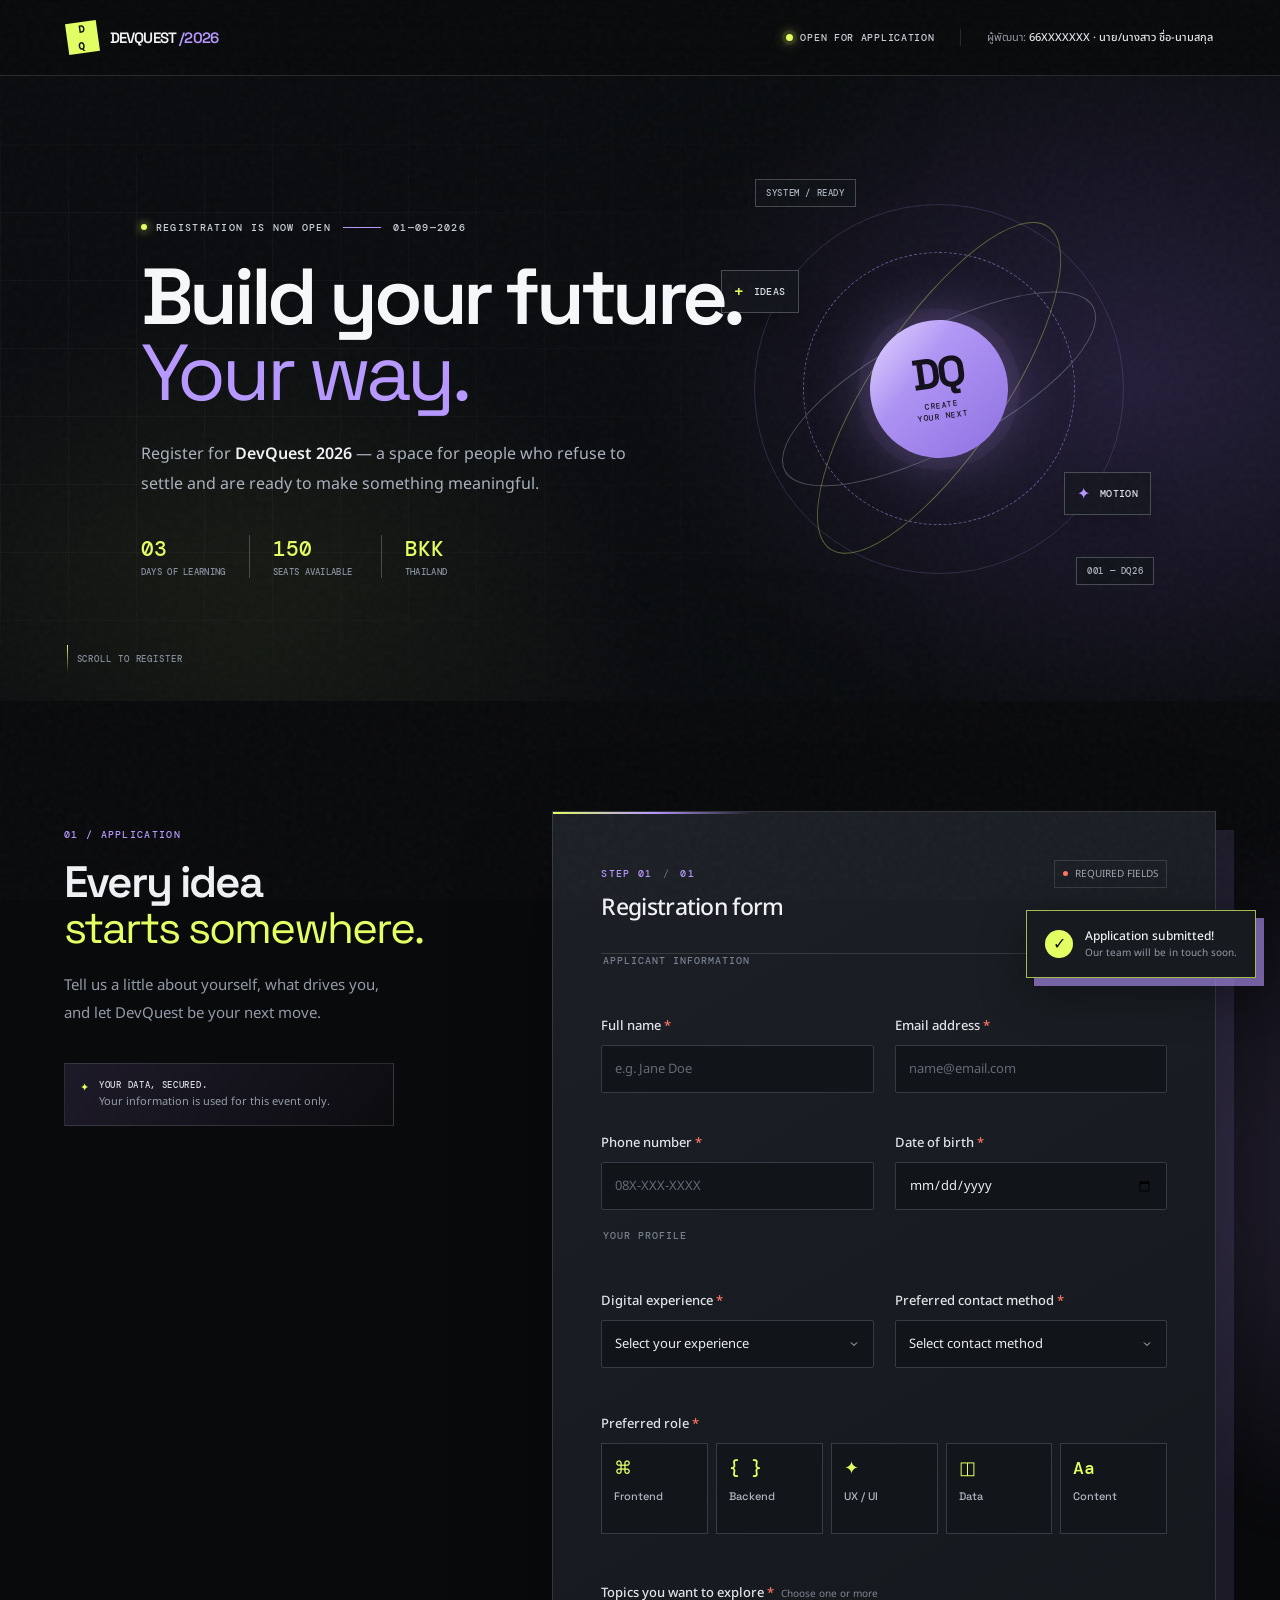
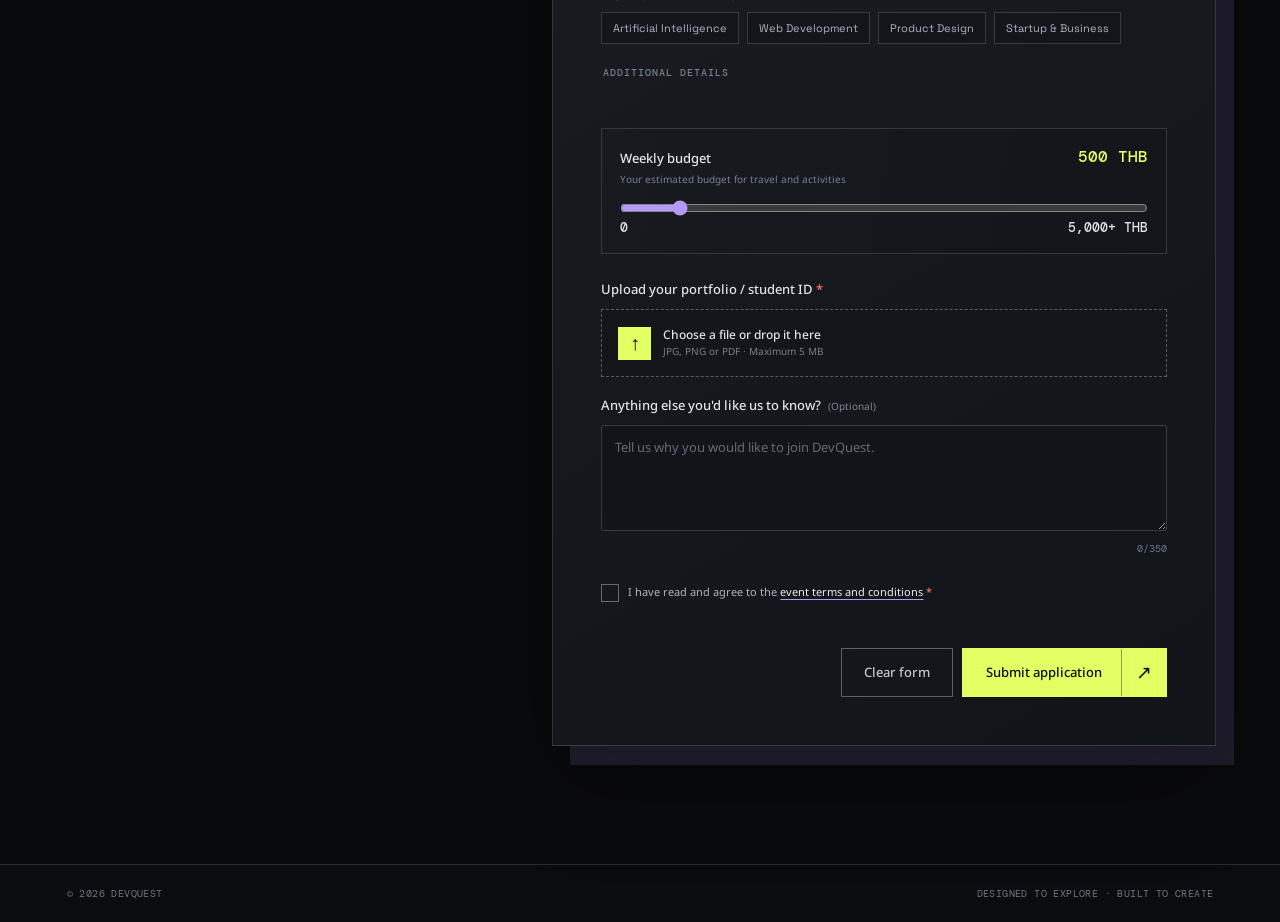
==== commit c5003d1a: "Revert "Publish expedition form at outputs root" This reverts commit 4fe76951e91fea9a01c21a5000b7941" ====
--- a/outputs/index.html
+++ b/outputs/index.html
@@ -1,772 +1,175 @@
-<!DOCTYPE html>
+<!doctype html>
 <html lang="th">
-<head>
-<meta charset="utf-8">
-<meta name="viewport" content="width=device-width, initial-scale=1">
-<title>ทะเบียนคณะสำรวจโบราณคดี</title>
-<link rel="preconnect" href="https://fonts.googleapis.com">
-<link rel="preconnect" href="https://fonts.gstatic.com" crossorigin>
-<link rel="stylesheet" href="https://fonts.googleapis.com/css2?family=Noto+Serif+Thai:wght@500;700&family=IBM+Plex+Sans+Thai:wght@300;400;500;600&family=IBM+Plex+Mono:wght@400;500&display=swap">
-<style>
-  :root{
-    --ink:#0d1012;
-    --ink-2:#14181a;
-    --glass:rgba(30,35,37,.62);
-    --glass-2:rgba(38,44,46,.55);
-    --line:rgba(216,206,188,.14);
-    --line-2:rgba(216,206,188,.28);
-    --text:#e8e3d8;
-    --muted:#9ba39d;
-    --faint:#6f7772;
-    --ochre:#d9a441;
-    --ochre-dim:rgba(217,164,65,.16);
-    --patina:#54b8a6;
-    --clay:#e2705a;
-    --radius:14px;
-    --shadow:0 24px 60px rgba(0,0,0,.45);
-    color-scheme:dark;
-  }
-  *{box-sizing:border-box}
-  body{
-    margin:0;
-    background:var(--ink);
-    background-image:
-      radial-gradient(900px 520px at 12% -8%, rgba(217,164,65,.13), transparent 62%),
-      radial-gradient(760px 480px at 92% 4%, rgba(84,184,166,.10), transparent 60%),
-      linear-gradient(180deg,#0d1012 0%,#0f1315 60%,#0c0f10 100%);
-    background-attachment:fixed;
-    color:var(--text);
-    font-family:"IBM Plex Sans Thai","Noto Sans Thai",system-ui,-apple-system,sans-serif;
-    font-weight:300;
-    font-size:15.5px;
-    line-height:1.72;
-    -webkit-font-smoothing:antialiased;
-  }
-  body::before{
-    content:"";position:fixed;inset:0;pointer-events:none;z-index:0;opacity:.35;
-    background-image:linear-gradient(rgba(216,206,188,.045) 1px,transparent 1px),
-                     linear-gradient(90deg,rgba(216,206,188,.045) 1px,transparent 1px);
-    background-size:64px 64px;
-    mask-image:radial-gradient(circle at 50% 0%,#000 0%,transparent 78%);
-    -webkit-mask-image:radial-gradient(circle at 50% 0%,#000 0%,transparent 78%);
-  }
-  .wrap{position:relative;z-index:1;max-width:1180px;margin:0 auto;padding:38px 22px 90px}
+  <head>
+    <meta charset="UTF-8" />
+    <meta name="viewport" content="width=device-width, initial-scale=1.0" />
+    <meta name="description" content="Registration form for DevQuest 2026" />
+    <title>DevQuest 2026 — Registration</title>
+    <link rel="preconnect" href="https://fonts.googleapis.com" />
+    <link rel="preconnect" href="https://fonts.gstatic.com" crossorigin />
+    <link href="https://fonts.googleapis.com/css2?family=DM+Mono:wght@400;500&family=Noto+Sans+Thai:wght@300;400;500;600;700&family=Space+Grotesk:wght@400;500;600;700&display=swap" rel="stylesheet" />
+    <link rel="stylesheet" href="styles.css" />
+  </head>
+  <body>
+    <div class="cursor-glow" aria-hidden="true"></div>
+    <div class="noise" aria-hidden="true"></div>
+    <header class="topbar">
+      <a class="brand" href="#top" aria-label="DevQuest Home">
+        <span class="brand-mark">D<span>Q</span></span>
+        <span>DEVQUEST<span class="brand-year">/2026</span></span>
+      </a>
+      <div class="topbar-right">
+        <span class="availability"><i></i> OPEN FOR APPLICATION</span>
+        <div class="author-badge" title="แก้ไขข้อมูลผู้จัดทำในไฟล์ index.html">
+          <span>ผู้พัฒนา: <strong>66XXXXXXX · นาย/นางสาว ชื่อ-นามสกุล</strong></span>
+        </div>
+      </div>
+    </header>
 
-  /* ---------- header ---------- */
-  .topbar{display:flex;flex-wrap:wrap;gap:16px;align-items:flex-end;justify-content:space-between;margin-bottom:26px}
-  .eyebrow{
-    font-family:"IBM Plex Mono",ui-monospace,monospace;font-size:11.5px;letter-spacing:.22em;
-    text-transform:uppercase;color:var(--ochre);margin:0 0 8px
-  }
-  h1{
-    font-family:"Noto Serif Thai",Georgia,serif;font-weight:700;
-    font-size:clamp(28px,4.4vw,44px);line-height:1.24;margin:0;text-wrap:balance;letter-spacing:-.01em
-  }
-  .sub{color:var(--muted);margin:10px 0 0;max-width:56ch;font-size:15px}
-
-  .idcard{
-    background:var(--glass);backdrop-filter:blur(14px);-webkit-backdrop-filter:blur(14px);
-    border:1px solid var(--line);border-radius:var(--radius);padding:14px 18px;min-width:270px;
-    box-shadow:var(--shadow)
-  }
-  .idcard .k{font-family:"IBM Plex Mono",monospace;font-size:10.5px;letter-spacing:.18em;text-transform:uppercase;color:var(--faint)}
-  .idcard .code{font-family:"IBM Plex Mono",monospace;font-size:19px;color:var(--ochre);letter-spacing:.06em;font-variant-numeric:tabular-nums}
-  .idcard .who{font-size:17px;font-weight:500;margin-top:2px}
-  .idcard .org{font-size:12.5px;color:var(--faint);margin-top:4px}
-
-  /* ---------- layout ---------- */
-  .grid{display:grid;grid-template-columns:1fr 292px;gap:26px;align-items:start}
-  @media (max-width:900px){.grid{grid-template-columns:1fr}}
-
-  .panel{
-    background:var(--glass);backdrop-filter:blur(16px);-webkit-backdrop-filter:blur(16px);
-    border:1px solid var(--line);border-radius:18px;box-shadow:var(--shadow);overflow:hidden
-  }
-  .side{position:sticky;top:24px;display:flex;flex-direction:column;gap:18px}
-  @media (max-width:900px){.side{position:static}}
-
-  fieldset{border:0;margin:0;padding:26px 26px 30px;border-bottom:1px solid var(--line)}
-  fieldset:last-of-type{border-bottom:0}
-  legend{
-    display:flex;align-items:baseline;gap:12px;padding:0;width:100%;
-    font-family:"Noto Serif Thai",Georgia,serif;font-size:19px;font-weight:500;color:var(--text)
-  }
-  legend .num{
-    font-family:"IBM Plex Mono",monospace;font-size:11px;letter-spacing:.14em;color:var(--ochre);
-    border:1px solid var(--ochre-dim);background:var(--ochre-dim);border-radius:999px;padding:3px 9px
-  }
-  .legend-note{color:var(--faint);font-size:13px;margin:6px 0 20px}
-
-  .row{display:grid;gap:18px}
-  .row.two{grid-template-columns:1fr 1fr}
-  @media (max-width:640px){.row.two{grid-template-columns:1fr}}
-
-  .field{display:flex;flex-direction:column;gap:7px;min-width:0}
-  label.lbl{font-size:13.5px;font-weight:500;color:var(--text);display:flex;align-items:center;gap:6px}
-  .req{color:var(--ochre);font-size:14px;line-height:1}
-  .hint{font-size:12px;color:var(--faint);line-height:1.5}
-
-  input[type=text],input[type=email],input[type=tel],input[type=date],
-  input[type=password],select,textarea{
-    width:100%;padding:11px 13px;border-radius:10px;color:var(--text);
-    background:rgba(12,15,16,.55);border:1px solid var(--line-2);
-    font-family:inherit;font-size:14.5px;font-weight:300;transition:border-color .16s,box-shadow .16s,background .16s
-  }
-  input::placeholder,textarea::placeholder{color:#5c635e}
-  input:focus,select:focus,textarea:focus{
-    outline:none;border-color:var(--ochre);box-shadow:0 0 0 3px rgba(217,164,65,.17);background:rgba(12,15,16,.8)
-  }
-  input[type=date]{color-scheme:dark}
-  textarea{resize:vertical;min-height:104px;line-height:1.7}
-  select{appearance:none;background-image:url("data:image/svg+xml;utf8,<svg xmlns='http://www.w3.org/2000/svg' viewBox='0 0 12 8'><path d='M1 1l5 5 5-5' stroke='%239ba39d' stroke-width='1.5' fill='none' stroke-linecap='round'/></svg>");background-repeat:no-repeat;background-position:right 13px center;background-size:12px;padding-right:34px}
-
-  .field.bad input,.field.bad select,.field.bad textarea{border-color:var(--clay);box-shadow:0 0 0 3px rgba(226,112,90,.13)}
-  .field.good input,.field.good select,.field.good textarea{border-color:rgba(84,184,166,.6)}
-  .msg{font-size:12.5px;min-height:0;display:none;color:var(--clay);gap:6px;align-items:flex-start;line-height:1.5}
-  .field.bad .msg{display:flex}
-  .msg::before{content:"!";font-family:"IBM Plex Mono",monospace;font-size:10px;flex:0 0 15px;height:15px;margin-top:2px;
-    border:1px solid var(--clay);border-radius:50%;display:grid;place-items:center;font-weight:500}
-
-  /* choice groups */
-  .chips{display:flex;flex-wrap:wrap;gap:9px}
-  .chip{position:relative;cursor:pointer;user-select:none}
-  .chip input{position:absolute;opacity:0;width:0;height:0}
-  .chip span{
-    display:inline-block;padding:8px 15px;border-radius:999px;font-size:13.5px;
-    border:1px solid var(--line-2);background:rgba(12,15,16,.4);color:var(--muted);transition:.16s
-  }
-  .chip input:checked+span{border-color:var(--ochre);background:var(--ochre-dim);color:var(--ochre)}
-  .chip input:focus-visible+span{box-shadow:0 0 0 3px rgba(217,164,65,.25)}
-  .chip:hover span{border-color:var(--line-2);color:var(--text)}
-  .field.bad .chips .chip span{border-color:rgba(226,112,90,.45)}
-
-  .checkline{display:flex;gap:11px;align-items:flex-start;cursor:pointer;font-size:14px;line-height:1.6}
-  .checkline input{
-    appearance:none;flex:0 0 19px;height:19px;margin-top:3px;border-radius:5px;
-    border:1px solid var(--line-2);background:rgba(12,15,16,.5);cursor:pointer;transition:.16s
-  }
-  .checkline input:checked{background:var(--ochre);border-color:var(--ochre)}
-  .checkline input:checked::after{content:"";display:block;width:5px;height:9px;margin:2px auto 0;border:solid #14181a;border-width:0 2px 2px 0;transform:rotate(42deg)}
-  .checkline input:focus-visible{box-shadow:0 0 0 3px rgba(217,164,65,.25);outline:none}
-  .field.bad .checkline input{border-color:var(--clay)}
-
-  /* file */
-  .drop{
-    border:1px dashed var(--line-2);border-radius:12px;padding:22px;text-align:center;cursor:pointer;
-    background:rgba(12,15,16,.32);transition:.16s
-  }
-  .drop:hover,.drop.over{border-color:var(--ochre);background:rgba(217,164,65,.07)}
-  .drop .big{font-size:14px;color:var(--text)}
-  .drop .small{font-size:12px;color:var(--faint);margin-top:4px}
-  .drop input{display:none}
-  .filechip{
-    display:none;align-items:center;gap:10px;margin-top:10px;padding:9px 12px;border-radius:10px;
-    background:rgba(84,184,166,.09);border:1px solid rgba(84,184,166,.32);font-size:13px
-  }
-  .filechip.on{display:flex}
-  .filechip .nm{flex:1;min-width:0;overflow:hidden;text-overflow:ellipsis;white-space:nowrap}
-  .filechip .sz{font-family:"IBM Plex Mono",monospace;font-size:11.5px;color:var(--muted)}
-  .filechip button{background:none;border:0;color:var(--muted);cursor:pointer;font-size:16px;line-height:1;padding:0 2px}
-  .filechip button:hover{color:var(--clay)}
-  .field.bad .drop{border-color:var(--clay)}
-
-  /* slider */
-  .slider-head{display:flex;justify-content:space-between;align-items:baseline}
-  .slider-val{font-family:"IBM Plex Mono",monospace;font-size:20px;color:var(--ochre);font-variant-numeric:tabular-nums}
-  input[type=range]{-webkit-appearance:none;appearance:none;width:100%;height:26px;background:transparent;cursor:pointer}
-  input[type=range]::-webkit-slider-runnable-track{height:4px;border-radius:99px;background:linear-gradient(90deg,var(--ochre) var(--pct,0%),rgba(216,206,188,.16) var(--pct,0%))}
-  input[type=range]::-moz-range-track{height:4px;border-radius:99px;background:rgba(216,206,188,.16)}
-  input[type=range]::-moz-range-progress{height:4px;border-radius:99px;background:var(--ochre)}
-  input[type=range]::-webkit-slider-thumb{-webkit-appearance:none;width:17px;height:17px;border-radius:50%;background:var(--ochre);border:3px solid #14181a;margin-top:-6.5px;box-shadow:0 0 0 1px var(--ochre)}
-  input[type=range]::-moz-range-thumb{width:11px;height:11px;border-radius:50%;background:var(--ochre);border:3px solid #14181a;box-shadow:0 0 0 1px var(--ochre)}
-  input[type=range]:focus-visible{outline:none}
-  input[type=range]:focus-visible::-webkit-slider-thumb{box-shadow:0 0 0 1px var(--ochre),0 0 0 5px rgba(217,164,65,.25)}
-  .scale{display:flex;justify-content:space-between;font-family:"IBM Plex Mono",monospace;font-size:11px;color:var(--faint)}
-
-  /* strength + counter */
-  .bars{display:flex;gap:5px;margin-top:2px}
-  .bars i{flex:1;height:3px;border-radius:99px;background:rgba(216,206,188,.14)}
-  .bars i.on1{background:var(--clay)}.bars i.on2{background:var(--ochre)}.bars i.on3{background:var(--patina)}
-  .count{font-family:"IBM Plex Mono",monospace;font-size:11.5px;color:var(--faint);text-align:right;font-variant-numeric:tabular-nums}
-  .count.warn{color:var(--clay)}
-
-  /* actions */
-  .actions{display:flex;flex-wrap:wrap;gap:12px;padding:24px 26px 26px;align-items:center}
-  button.btn{
-    font-family:inherit;font-size:14.5px;font-weight:500;border-radius:11px;padding:12px 26px;cursor:pointer;
-    border:1px solid transparent;transition:.16s
-  }
-  .btn.primary{background:var(--ochre);color:#121617;border-color:var(--ochre)}
-  .btn.primary:hover{background:#e8b355;box-shadow:0 8px 24px rgba(217,164,65,.22)}
-  .btn.ghost{background:transparent;color:var(--muted);border-color:var(--line-2)}
-  .btn.ghost:hover{color:var(--text);border-color:var(--text)}
-  .btn:focus-visible{outline:2px solid var(--ochre);outline-offset:3px}
-  .formnote{font-size:12.5px;color:var(--faint);flex:1;min-width:180px}
-
-  /* side widgets */
-  .side .box{padding:20px}
-  .ring{display:flex;align-items:center;gap:15px}
-  .ring svg{flex:0 0 62px;transform:rotate(-90deg)}
-  .ring .trk{stroke:rgba(216,206,188,.14)}
-  .ring .bar{stroke:var(--ochre);stroke-linecap:round;transition:stroke-dasharray .35s ease}
-  .ring .pct{font-family:"IBM Plex Mono",monospace;font-size:22px;color:var(--text);font-variant-numeric:tabular-nums}
-  .ring .cap{font-size:12.5px;color:var(--faint);line-height:1.45}
-  .side h3{font-family:"Noto Serif Thai",serif;font-size:15px;font-weight:500;margin:0 0 12px}
-  .steps{list-style:none;margin:0;padding:0;display:flex;flex-direction:column;gap:9px}
-  .steps li{display:flex;gap:10px;align-items:center;font-size:13.5px;color:var(--muted)}
-  .steps li .dot{flex:0 0 8px;height:8px;border-radius:50%;background:rgba(216,206,188,.2);transition:.2s}
-  .steps li.done{color:var(--text)}
-  .steps li.done .dot{background:var(--patina);box-shadow:0 0 0 3px rgba(84,184,166,.16)}
-  .side .meta{font-size:12.5px;color:var(--faint);line-height:1.7;margin:0}
-  .side .meta b{color:var(--muted);font-weight:500}
-
-  /* modal */
-  .veil{position:fixed;inset:0;background:rgba(6,8,9,.72);backdrop-filter:blur(6px);z-index:50;display:none;place-items:center;padding:22px}
-  .veil.on{display:grid}
-  .modal{
-    background:linear-gradient(180deg,rgba(34,40,42,.96),rgba(20,24,26,.96));
-    border:1px solid var(--line-2);border-radius:18px;max-width:520px;width:100%;box-shadow:var(--shadow);
-    max-height:86vh;overflow:auto
-  }
-  .modal .top{padding:24px 26px 18px;border-bottom:1px solid var(--line)}
-  .modal .tick{width:38px;height:38px;border-radius:50%;background:rgba(84,184,166,.14);border:1px solid rgba(84,184,166,.5);display:grid;place-items:center;margin-bottom:12px}
-  .modal .tick::after{content:"";width:8px;height:14px;border:solid var(--patina);border-width:0 2px 2px 0;transform:rotate(42deg) translateY(-2px)}
-  .modal h2{font-family:"Noto Serif Thai",serif;font-size:21px;margin:0 0 4px;font-weight:500}
-  .modal p.lead{margin:0;color:var(--muted);font-size:13.5px}
-  .modal dl{margin:0;padding:20px 26px;display:grid;grid-template-columns:auto 1fr;gap:11px 18px;font-size:13.5px}
-  .modal dt{color:var(--faint);font-size:12.5px;white-space:nowrap}
-  .modal dd{margin:0;color:var(--text);overflow-wrap:anywhere}
-  .modal .foot{padding:0 26px 24px}
-  @media (prefers-reduced-motion:reduce){*{transition:none!important;animation:none!important}}
-  .shake{animation:shk .38s}
-  @keyframes shk{0%,100%{transform:translateX(0)}22%{transform:translateX(-5px)}55%{transform:translateX(5px)}80%{transform:translateX(-2px)}}
-  footer.credit{margin-top:34px;text-align:center;font-size:12.5px;color:var(--faint)}
-  footer.credit b{color:var(--muted);font-weight:500}
-</style>
-</head>
-<body>
-
-<div class="wrap">
-  <div class="topbar">
-    <div>
-      <p class="eyebrow">Expedition Registration · แบบฟอร์มรับสมัคร</p>
-      <h1>ใบสมัครร่วมคณะสำรวจโบราณคดี</h1>
-      <p class="sub">กรอกข้อมูลให้ครบถ้วนเพื่อเข้าร่วมภารกิจขุดค้นภาคสนาม ระบบจะตรวจสอบความถูกต้องของข้อมูลทุกช่องก่อนส่งใบสมัคร</p>
-    </div>
-    <div class="idcard">
-      <div class="k">จัดทำโดย</div>
-      <div class="code" id="stdCode">66040233104</div>
-      <div class="who" id="stdName">กฤษกร สาระขันธ์</div>
-      <div class="org">สาขาเทคโนโลยีสารสนเทศ · มหาวิทยาลัยราชภัฏอุดรธานี</div>
-    </div>
-  </div>
-
-  <div class="grid">
-    <form class="panel" id="frm" novalidate>
-
-      <fieldset>
-        <legend><span class="num">01</span> ข้อมูลผู้สมัคร</legend>
-        <p class="legend-note">ข้อมูลส่วนนี้จำเป็นต้องกรอกทั้งหมด ใช้สำหรับยืนยันตัวตนก่อนออกบัตรประจำคณะสำรวจ</p>
-
-        <div class="row two">
-          <div class="field" data-name="fullname">
-            <label class="lbl" for="fullname">ชื่อ-นามสกุล <span class="req">*</span></label>
-            <input type="text" id="fullname" name="fullname" placeholder="เช่น สมชาย ใจดี" autocomplete="name">
-            <p class="hint">กรอกชื่อและนามสกุล คั่นด้วยเว้นวรรค 1 ครั้ง</p>
-            <p class="msg"></p>
-          </div>
-          <div class="field" data-name="email">
-            <label class="lbl" for="email">อีเมล <span class="req">*</span></label>
-            <input type="email" id="email" name="email" placeholder="name@example.com" autocomplete="email">
-            <p class="hint">ใช้รับผลการพิจารณาและกำหนดการเดินทาง</p>
-            <p class="msg"></p>
+    <main id="top">
+      <section class="hero" aria-labelledby="page-title">
+        <div class="hero-grid" aria-hidden="true"></div>
+        <div class="hero-scan" aria-hidden="true"></div>
+        <div class="hero-copy">
+          <p class="eyebrow"><span class="pulse-dot"></span> REGISTRATION IS NOW OPEN <i></i> 01—09—2026</p>
+          <h1 id="page-title">Build your future.<br /><em>Your way.</em></h1>
+          <p class="lead">Register for <strong>DevQuest 2026</strong> — a space for people who refuse to settle and are ready to make something meaningful.</p>
+          <div class="hero-meta">
+            <div><b>03</b><span>DAYS OF LEARNING</span></div>
+            <div><b>150</b><span>SEATS AVAILABLE</span></div>
+            <div><b>BKK</b><span>THAILAND</span></div>
           </div>
         </div>
+        <div class="hero-visual" aria-hidden="true">
+          <div class="visual-label label-top">SYSTEM / READY</div>
+          <div class="visual-label label-bottom">001 — DQ26</div>
+          <div class="visual-frame"><div class="visual-ring ring-1"></div><div class="visual-ring ring-2"></div><div class="visual-ring ring-3"></div><div class="visual-core"><span>DQ</span><small>CREATE<br />YOUR NEXT</small></div></div>
+          <div class="float-card card-a"><span>+</span> IDEAS</div>
+          <div class="float-card card-b"><span>✦</span> MOTION</div>
+        </div>
+        <a class="scroll-hint" href="#form-heading"><span></span> SCROLL TO REGISTER</a>
+      </section>
 
-        <div class="row two" style="margin-top:18px">
-          <div class="field" data-name="phone">
-            <label class="lbl" for="phone">เบอร์โทรศัพท์ <span class="req">*</span></label>
-            <input type="tel" id="phone" name="phone" placeholder="0812345678" maxlength="10" inputmode="numeric">
-            <p class="hint">ตัวเลข 10 หลัก ขึ้นต้นด้วย 0 ไม่ต้องใส่ขีดคั่น</p>
-            <p class="msg"></p>
-          </div>
-          <div class="field" data-name="natid">
-            <label class="lbl" for="natid">เลขบัตรประจำตัวประชาชน <span class="req">*</span></label>
-            <input type="text" id="natid" name="natid" placeholder="1234567890121" maxlength="13" inputmode="numeric">
-            <p class="hint">ตัวเลข 13 หลัก ระบบตรวจสอบหลักตรวจสอบ (check digit) ให้อัตโนมัติ</p>
-            <p class="msg"></p>
-          </div>
+      <section class="form-section" aria-labelledby="form-heading">
+        <div class="form-intro">
+          <p class="section-index">01 / APPLICATION</p>
+          <h2 id="form-heading">Every idea<br /><span>starts somewhere.</span></h2>
+          <p>Tell us a little about yourself, what drives you, and let DevQuest be your next move.</p>
+          <div class="secure-note"><span>✦</span><div><strong>YOUR DATA, SECURED.</strong>Your information is used for this event only.</div></div>
         </div>
 
-        <div class="row two" style="margin-top:18px">
-          <div class="field" data-name="dob">
-            <label class="lbl" for="dob">วัน/เดือน/ปีเกิด <span class="req">*</span></label>
-            <input type="date" id="dob" name="dob">
-            <p class="hint">ผู้สมัครต้องมีอายุครบ 18 ปีบริบูรณ์ ณ วันที่สมัคร</p>
-            <p class="msg"></p>
+        <form id="registrationForm" novalidate>
+          <div class="form-head">
+            <div><span class="step-number">STEP 01 <i>/</i> 01</span><h3>Registration form</h3></div>
+            <span class="required-note"><i></i> REQUIRED FIELDS</span>
           </div>
-          <div class="field" data-name="experience">
-            <label class="lbl" for="experience">ประสบการณ์ด้านโบราณคดี <span class="req">*</span></label>
-            <select id="experience" name="experience">
-              <option value="">— เลือกระดับประสบการณ์ —</option>
-              <option value="none">ไม่มีประสบการณ์</option>
-              <option value="amateur">มือสมัครเล่น (ไม่เกิน 1 ปี)</option>
-              <option value="mid">ระดับกลาง (1–5 ปี)</option>
-              <option value="pro">มืออาชีพ (มากกว่า 5 ปี)</option>
-            </select>
-            <p class="hint">ใช้จัดกลุ่มภาคสนามและมอบหมายพี่เลี้ยง</p>
-            <p class="msg"></p>
+
+          <fieldset>
+            <legend>APPLICANT INFORMATION</legend>
+            <div class="fields two-col">
+              <label class="field" for="fullName">
+                <span>Full name <b>*</b></span>
+                <input id="fullName" name="fullName" type="text" placeholder="e.g. Jane Doe" autocomplete="name" />
+                <small class="error"></small>
+              </label>
+              <label class="field" for="email">
+                <span>Email address <b>*</b></span>
+                <input id="email" name="email" type="email" placeholder="name@email.com" autocomplete="email" />
+                <small class="error"></small>
+              </label>
+              <label class="field" for="phone">
+                <span>Phone number <b>*</b></span>
+                <input id="phone" name="phone" type="tel" inputmode="tel" placeholder="08X-XXX-XXXX" autocomplete="tel" />
+                <small class="error"></small>
+              </label>
+              <label class="field" for="birthDate">
+                <span>Date of birth <b>*</b></span>
+                <input id="birthDate" name="birthDate" type="date" />
+                <small class="error"></small>
+              </label>
+            </div>
+          </fieldset>
+
+          <fieldset>
+            <legend>YOUR PROFILE</legend>
+            <div class="fields two-col">
+              <label class="field" for="experience">
+                <span>Digital experience <b>*</b></span>
+                <select id="experience" name="experience">
+                  <option value="">Select your experience</option>
+                  <option>Just getting started</option><option>Built personal projects</option>
+                  <option>1–3 years of experience</option><option>More than 3 years of experience</option>
+                </select>
+                <small class="error"></small>
+              </label>
+              <label class="field" for="contactMethod">
+                <span>Preferred contact method <b>*</b></span>
+                <select id="contactMethod" name="contactMethod">
+                  <option value="">Select contact method</option>
+                  <option>Phone</option><option>Email</option><option>LINE</option>
+                </select>
+                <small class="error"></small>
+              </label>
+            </div>
+
+            <div class="choice-group" data-group="role">
+              <p class="choice-title">Preferred role <b>*</b></p>
+              <div class="role-grid">
+                <label class="choice-card"><input type="radio" name="role" value="Frontend" /><span class="choice-icon">⌘</span><span>Frontend</span></label>
+                <label class="choice-card"><input type="radio" name="role" value="Backend" /><span class="choice-icon">{ }</span><span>Backend</span></label>
+                <label class="choice-card"><input type="radio" name="role" value="UX/UI" /><span class="choice-icon">✦</span><span>UX / UI</span></label>
+                <label class="choice-card"><input type="radio" name="role" value="Data" /><span class="choice-icon">◫</span><span>Data</span></label>
+                <label class="choice-card"><input type="radio" name="role" value="Content" /><span class="choice-icon">Aa</span><span>Content</span></label>
+              </div>
+              <small class="error group-error"></small>
+            </div>
+
+            <div class="choice-group" data-group="region">
+              <p class="choice-title">Topics you want to explore <b>*</b> <span class="hint">Choose one or more</span></p>
+              <div class="tag-grid">
+                <label><input type="checkbox" name="region" value="AI" /><span>Artificial Intelligence</span></label>
+                <label><input type="checkbox" name="region" value="Web" /><span>Web Development</span></label>
+                <label><input type="checkbox" name="region" value="Design" /><span>Product Design</span></label>
+                <label><input type="checkbox" name="region" value="Startup" /><span>Startup & Business</span></label>
+              </div>
+              <small class="error group-error"></small>
+            </div>
+          </fieldset>
+
+          <fieldset>
+            <legend>ADDITIONAL DETAILS</legend>
+            <div class="budget-block">
+              <div><span>Weekly budget</span><p>Your estimated budget for travel and activities</p></div>
+              <output for="budget" id="budgetValue">500 THB</output>
+              <input id="budget" name="budget" type="range" min="0" max="5000" step="500" value="500" />
+              <div class="range-labels"><span>0</span><span>5,000+ THB</span></div>
+            </div>
+            <label class="field upload-field" for="portfolio">
+              <span>Upload your portfolio / student ID <b>*</b></span>
+              <span class="dropzone"><span class="upload-icon">↑</span><span><strong id="fileLabel">Choose a file or drop it here</strong><small>JPG, PNG or PDF · Maximum 5 MB</small></span></span>
+              <input id="portfolio" name="portfolio" type="file" accept=".jpg,.jpeg,.png,.pdf" />
+              <small class="error"></small>
+            </label>
+            <label class="field" for="comments">
+              <span>Anything else you'd like us to know? <span class="optional">(Optional)</span></span>
+              <textarea id="comments" name="comments" maxlength="350" placeholder="Tell us why you would like to join DevQuest."></textarea>
+              <small class="char-count"><span id="charCount">0</span>/350</small>
+            </label>
+          </fieldset>
+
+          <label class="terms"><input id="terms" name="terms" type="checkbox" /><span class="checkmark">✓</span><span>I have read and agree to the <a href="#terms-info">event terms and conditions</a> <b>*</b></span></label>
+          <small class="error terms-error"></small>
+
+          <div class="form-actions">
+            <button class="btn secondary" id="clearButton" type="reset">Clear form</button>
+            <button class="btn primary" type="submit"><span>Submit application</span><span class="arrow">↗</span></button>
           </div>
-        </div>
-      </fieldset>
+        </form>
+      </section>
+    </main>
 
-      <fieldset>
-        <legend><span class="num">02</span> บัญชีผู้ใช้</legend>
-        <p class="legend-note">ใช้เข้าสู่ระบบติดตามสถานะใบสมัครและดาวน์โหลดเอกสารภาคสนาม</p>
-        <div class="row two">
-          <div class="field" data-name="pwd">
-            <label class="lbl" for="pwd">รหัสผ่าน <span class="req">*</span></label>
-            <input type="password" id="pwd" name="pwd" placeholder="อย่างน้อย 8 ตัวอักษร">
-            <div class="bars" id="bars"><i></i><i></i><i></i></div>
-            <p class="hint">ต้องยาวอย่างน้อย 8 ตัว และมีทั้งตัวอักษรและตัวเลข</p>
-            <p class="msg"></p>
-          </div>
-          <div class="field" data-name="pwd2">
-            <label class="lbl" for="pwd2">ยืนยันรหัสผ่าน <span class="req">*</span></label>
-            <input type="password" id="pwd2" name="pwd2" placeholder="พิมพ์รหัสผ่านอีกครั้ง">
-            <p class="hint">ต้องตรงกับรหัสผ่านด้านซ้ายทุกตัวอักษร</p>
-            <p class="msg"></p>
-          </div>
-        </div>
-      </fieldset>
-
-      <fieldset>
-        <legend><span class="num">03</span> เอกสารยืนยันตัวตน</legend>
-        <p class="legend-note">แนบสำเนาหนังสือเดินทางหรือบัตรประชาชน เพื่อขอวีซ่าภาคสนามล่วงหน้า</p>
-        <div class="field" data-name="doc">
-          <label class="lbl" for="doc">ไฟล์เอกสาร <span class="req">*</span></label>
-          <div class="drop" id="drop" tabindex="0" role="button" aria-controls="doc">
-            <div class="big">คลิกเพื่อเลือกไฟล์ หรือลากไฟล์มาวางที่นี่</div>
-            <div class="small">รองรับ JPG, PNG, PDF · ขนาดไม่เกิน 2 MB</div>
-            <input type="file" id="doc" name="doc" accept=".jpg,.jpeg,.png,.pdf">
-          </div>
-          <div class="filechip" id="filechip">
-            <span class="nm" id="fileName"></span>
-            <span class="sz" id="fileSize"></span>
-            <button type="button" id="fileClear" aria-label="ลบไฟล์">×</button>
-          </div>
-          <p class="msg"></p>
-        </div>
-      </fieldset>
-
-      <fieldset>
-        <legend><span class="num">04</span> ความถนัดและพื้นที่ปฏิบัติงาน</legend>
-        <p class="legend-note">เลือกได้มากกว่า 1 ข้อในแต่ละหัวข้อ อย่างน้อยหัวข้อละ 1 รายการ</p>
-
-        <div class="field" data-name="roles">
-          <label class="lbl">บทบาทที่ต้องการในคณะสำรวจ <span class="req">*</span></label>
-          <div class="chips">
-            <label class="chip"><input type="checkbox" name="roles" value="นักวิจัย"><span>นักวิจัย</span></label>
-            <label class="chip"><input type="checkbox" name="roles" value="ช่างภาพ"><span>ช่างภาพ</span></label>
-            <label class="chip"><input type="checkbox" name="roles" value="นักบินโดรน"><span>นักบินโดรน</span></label>
-            <label class="chip"><input type="checkbox" name="roles" value="นักทำแผนที่"><span>นักทำแผนที่</span></label>
-            <label class="chip"><input type="checkbox" name="roles" value="แพทย์สนาม"><span>แพทย์สนาม</span></label>
-            <label class="chip"><input type="checkbox" name="roles" value="ฝ่ายพัสดุ"><span>ฝ่ายพัสดุ</span></label>
-          </div>
-          <p class="msg"></p>
-        </div>
-
-        <div class="field" data-name="regions" style="margin-top:20px">
-          <label class="lbl">ภูมิภาคที่ต้องการออกสำรวจ <span class="req">*</span></label>
-          <div class="chips">
-            <label class="chip"><input type="checkbox" name="regions" value="อเมริกาใต้"><span>อเมริกาใต้</span></label>
-            <label class="chip"><input type="checkbox" name="regions" value="แอฟริกา"><span>แอฟริกา</span></label>
-            <label class="chip"><input type="checkbox" name="regions" value="เอเชีย"><span>เอเชีย</span></label>
-            <label class="chip"><input type="checkbox" name="regions" value="ยุโรป"><span>ยุโรป</span></label>
-            <label class="chip"><input type="checkbox" name="regions" value="ออสเตรเลีย"><span>ออสเตรเลีย</span></label>
-          </div>
-          <p class="msg"></p>
-        </div>
-
-        <div class="field" data-name="salary" style="margin-top:22px">
-          <div class="slider-head">
-            <label class="lbl" for="salary">ค่าตอบแทนที่ต้องการต่อสัปดาห์ (USD)</label>
-            <span class="slider-val" id="salaryVal">$500</span>
-          </div>
-          <input type="range" id="salary" name="salary" min="100" max="5000" step="50" value="500">
-          <div class="scale"><span>$100</span><span>$5,000</span></div>
-        </div>
-      </fieldset>
-
-      <fieldset>
-        <legend><span class="num">05</span> การติดต่อและข้อมูลเพิ่มเติม</legend>
-        <p class="legend-note">ระบุช่องทางที่สะดวกให้ทีมประสานงานติดต่อกลับ</p>
-
-        <div class="field" data-name="contacts">
-          <label class="lbl">ช่องทางติดต่อที่สะดวก <span class="req">*</span></label>
-          <div class="chips">
-            <label class="chip"><input type="checkbox" name="contacts" value="อีเมล"><span>อีเมล</span></label>
-            <label class="chip"><input type="checkbox" name="contacts" value="โทรศัพท์"><span>โทรศัพท์</span></label>
-            <label class="chip"><input type="checkbox" name="contacts" value="LINE"><span>LINE</span></label>
-            <label class="chip"><input type="checkbox" name="contacts" value="WhatsApp"><span>WhatsApp</span></label>
-            <label class="chip"><input type="checkbox" name="contacts" value="Telegram"><span>Telegram</span></label>
-          </div>
-          <p class="msg"></p>
-        </div>
-
-        <div class="field" data-name="note" style="margin-top:20px">
-          <label class="lbl" for="note">ข้อมูลเพิ่มเติม</label>
-          <textarea id="note" name="note" placeholder="โรคประจำตัว ข้อจำกัดด้านอาหาร ทักษะพิเศษ หรือคำถามถึงทีมงาน"></textarea>
-          <div class="count" id="noteCount">0 / 300</div>
-          <p class="msg"></p>
-        </div>
-
-        <div class="field" data-name="terms" style="margin-top:18px">
-          <label class="checkline">
-            <input type="checkbox" id="terms" name="terms">
-            <span>ข้าพเจ้ายอมรับ<b> เงื่อนไขการเข้าร่วมภารกิจ </b>และรับรองว่าข้อมูลทั้งหมดเป็นความจริง <span class="req">*</span></span>
-          </label>
-          <p class="msg"></p>
-        </div>
-      </fieldset>
-
-      <div class="actions">
-        <button type="submit" class="btn primary" id="submitBtn">ส่งใบสมัคร</button>
-        <button type="button" class="btn ghost" id="clearBtn">ล้างข้อมูล</button>
-        <span class="formnote">ช่องที่มีเครื่องหมาย <span class="req">*</span> จำเป็นต้องกรอก</span>
-      </div>
-    </form>
-
-    <aside class="side">
-      <div class="panel box">
-        <div class="ring">
-          <svg width="62" height="62" viewBox="0 0 62 62" aria-hidden="true">
-            <circle class="trk" cx="31" cy="31" r="26" fill="none" stroke-width="5"></circle>
-            <circle class="bar" id="ringBar" cx="31" cy="31" r="26" fill="none" stroke-width="5" stroke-dasharray="0 164"></circle>
-          </svg>
-          <div>
-            <div class="pct" id="pctText">0%</div>
-            <div class="cap">ความคืบหน้าการกรอกข้อมูล</div>
-          </div>
-        </div>
-      </div>
-
-      <div class="panel box">
-        <h3>รายการตรวจสอบ</h3>
-        <ul class="steps" id="steps">
-          <li data-step="ident"><span class="dot"></span>ข้อมูลผู้สมัคร</li>
-          <li data-step="account"><span class="dot"></span>บัญชีผู้ใช้</li>
-          <li data-step="doc"><span class="dot"></span>เอกสารยืนยันตัวตน</li>
-          <li data-step="skill"><span class="dot"></span>ความถนัดและพื้นที่</li>
-          <li data-step="contact"><span class="dot"></span>การติดต่อและเงื่อนไข</li>
-        </ul>
-      </div>
-
-      <div class="panel box">
-        <h3>สำหรับผู้ทดสอบ (Tester)</h3>
-        <p class="meta">หน้านี้จัดทำขึ้นเพื่อฝึกการทดสอบซอฟต์แวร์ <b>มีข้อผิดพลาดซ่อนอยู่ 2 จุด</b>ในส่วนของการตรวจสอบข้อมูล ลองออกแบบเทสเคสแบบ Equivalence Partition และ Boundary Value เพื่อค้นหาให้เจอ แล้วบันทึกเป็น Bug Report</p>
-      </div>
-    </aside>
-  </div>
-
-  <footer class="credit">
-    จัดทำโดย <b id="creditName">66040233104 กฤษกร สาระขันธ์</b> · รายวิชาการทดสอบซอฟต์แวร์
-  </footer>
-</div>
-
-<div class="veil" id="veil" role="dialog" aria-modal="true" aria-labelledby="okTitle">
-  <div class="modal">
-    <div class="top">
-      <div class="tick" aria-hidden="true"></div>
-      <h2 id="okTitle">ส่งใบสมัครเรียบร้อย</h2>
-      <p class="lead">ทีมประสานงานจะติดต่อกลับภายใน 7 วันทำการ</p>
-    </div>
-    <dl id="summary"></dl>
-    <div class="foot"><button type="button" class="btn ghost" id="closeModal">ปิดหน้าต่าง</button></div>
-  </div>
-</div>
-
-<script>
-(function(){
-  "use strict";
-  var $ = function(s,r){ return (r||document).querySelector(s); };
-  var $$ = function(s,r){ return Array.prototype.slice.call((r||document).querySelectorAll(s)); };
-
-  var frm = $("#frm");
-  var doc = $("#doc");
-  var salary = $("#salary");
-  var veil = $("#veil");
-  var noteCount = $("#noteCount");
-
-  function fieldOf(n){ return $('.field[data-name="'+n+'"]'); }
-  function picked(n){ return $$('input[name="'+n+'"]:checked').map(function(i){ return i.value; }); }
-
-  /* ---------- Thai national ID check digit ---------- */
-  function validThaiId(v){
-    if(!/^\d{13}$/.test(v)) return false;
-    var sum = 0;
-    for(var i=0;i<12;i++){ sum += parseInt(v.charAt(i),10) * (13-i); }
-    return ((11 - (sum % 11)) % 10) === parseInt(v.charAt(12),10);
-  }
-
-  /* ---------- rules: return an error message, or null when valid ---------- */
-  var RULES = {
-    fullname: function(){
-      var v = $("#fullname").value.trim();
-      if(!v) return "กรุณากรอกชื่อ-นามสกุล";
-      if(v.length < 4) return "ชื่อ-นามสกุลสั้นเกินไป (อย่างน้อย 4 ตัวอักษร)";
-      if(!/^[฀-๿a-zA-Z']+(\s+[฀-๿a-zA-Z']+)+$/.test(v))
-        return "กรอกทั้งชื่อและนามสกุล โดยใช้ตัวอักษรเท่านั้น";
-      return null;
-    },
-    email: function(){
-      var v = $("#email").value.trim();
-      if(!v) return "กรุณากรอกอีเมล";
-      if(!/^[^\s@]+@[^\s@]+\.[A-Za-z]{2,}$/.test(v)) return "รูปแบบอีเมลไม่ถูกต้อง เช่น name@example.com";
-      return null;
-    },
-    phone: function(){
-      var v = $("#phone").value.trim();
-      if(!v) return "กรุณากรอกเบอร์โทรศัพท์";
-      if(!/^0\d{9}$/.test(v)) return "เบอร์โทรศัพท์ต้องเป็นตัวเลข 10 หลัก และขึ้นต้นด้วย 0";
-      return null;
-    },
-    natid: function(){
-      var v = $("#natid").value.trim();
-      if(!v) return "กรุณากรอกเลขบัตรประจำตัวประชาชน";
-      if(!/^\d{13}$/.test(v)) return "ต้องเป็นตัวเลข 13 หลัก";
-      if(!validThaiId(v)) return "เลขบัตรประชาชนไม่ถูกต้อง (หลักตรวจสอบไม่ตรง)";
-      return null;
-    },
-    dob: function(){
-      var v = $("#dob").value;
-      if(!v) return "กรุณาเลือกวันเกิด";
-      var d = new Date(v), now = new Date();
-      if(isNaN(d.getTime())) return "รูปแบบวันที่ไม่ถูกต้อง";
-      if(d > now) return "วันเกิดต้องไม่เป็นวันในอนาคต";
-      var age = now.getFullYear() - d.getFullYear();
-      if(now.getMonth() < d.getMonth() || (now.getMonth() === d.getMonth() && now.getDate() < d.getDate())) age--;
-      if(age < 18) return "ผู้สมัครต้องมีอายุครบ 18 ปีบริบูรณ์";
-      if(age > 80) return "กรุณาตรวจสอบปีเกิดอีกครั้ง";
-      return null;
-    },
-    experience: function(){
-      return $("#experience").value ? null : "กรุณาเลือกระดับประสบการณ์";
-    },
-    pwd: function(){
-      var v = $("#pwd").value;
-      if(!v) return "กรุณากรอกรหัสผ่าน";
-      if(v.length < 8) return "รหัสผ่านต้องยาวอย่างน้อย 8 ตัวอักษร";
-      if(!/[A-Za-z]/.test(v) || !/\d/.test(v)) return "รหัสผ่านต้องมีทั้งตัวอักษรและตัวเลข";
-      return null;
-    },
-    pwd2: function(){
-      var b = $("#pwd2").value;
-      if(!b) return "กรุณายืนยันรหัสผ่าน";
-      if($("#pwd").value !== b) return "รหัสผ่านทั้งสองช่องไม่ตรงกัน";
-      return null;
-    },
-    doc: function(){
-      var f = doc.files[0];
-      if(!f) return "กรุณาแนบไฟล์เอกสารยืนยันตัวตน";
-      if(!/\.(jpe?g|png|pdf)$/i.test(f.name)) return "รองรับเฉพาะไฟล์ JPG, PNG และ PDF";
-      if(f.size >= 2*1024*1024) return "ไฟล์ใหญ่เกิน 2 MB กรุณาลดขนาดไฟล์";
-      return null;
-    },
-    roles: function(){
-      return picked("roles").length ? null : "เลือกบทบาทอย่างน้อย 1 รายการ";
-    },
-    regions: function(){
-      return picked("regions").length ? null : "เลือกภูมิภาคอย่างน้อย 1 รายการ";
-    },
-    contacts: function(){
-      return picked("contacts").length ? null : "เลือกช่องทางติดต่ออย่างน้อย 1 รายการ";
-    },
-    note: function(){
-      return $("#note").value.length >= 300 ? "ข้อความยาวเกิน 300 ตัวอักษร" : null;
-    },
-    terms: function(){
-      return $("#terms").checked ? null : "กรุณายอมรับเงื่อนไขก่อนส่งใบสมัคร";
-    }
-  };
-
-  var ORDER = ["fullname","email","phone","natid","dob","experience","pwd","pwd2","doc","roles","regions","contacts","note","terms"];
-  var REQUIRED = ["fullname","email","phone","natid","dob","experience","pwd","pwd2","doc","roles","regions","contacts","terms"];
-  var STEPS = {
-    ident:["fullname","email","phone","natid","dob","experience"],
-    account:["pwd","pwd2"],
-    doc:["doc"],
-    skill:["roles","regions"],
-    contact:["contacts","terms"]
-  };
-
-  function quiet(n){ return RULES[n]() === null; }
-
-  function show(n){
-    var f = fieldOf(n); if(!f) return true;
-    var err = RULES[n]();
-    var m = $(".msg", f);
-    f.classList.remove("bad","good");
-    if(err){ f.classList.add("bad"); if(m) m.textContent = err; }
-    else {
-      if(m) m.textContent = "";
-      if(n !== "note" || $("#note").value.length) f.classList.add("good");
-    }
-    return !err;
-  }
-
-  function reset(n){
-    var f = fieldOf(n); if(!f) return;
-    f.classList.remove("bad","good");
-    var m = $(".msg", f); if(m) m.textContent = "";
-  }
-
-  var CIRC = 2 * Math.PI * 26;
-  function updateProgress(){
-    var done = 0;
-    REQUIRED.forEach(function(n){ if(quiet(n)) done++; });
-    var pct = Math.round(done / REQUIRED.length * 100);
-    $("#pctText").textContent = pct + "%";
-    $("#ringBar").setAttribute("stroke-dasharray", (CIRC*pct/100).toFixed(1) + " " + CIRC.toFixed(1));
-    Object.keys(STEPS).forEach(function(k){
-      var li = $('.steps li[data-step="'+k+'"]');
-      if(li) li.classList.toggle("done", STEPS[k].every(quiet));
-    });
-  }
-
-  /* ---------- live wiring ---------- */
-  ["fullname","email","phone","natid","pwd","pwd2","note"].forEach(function(id){
-    var el = $("#"+id);
-    el.addEventListener("blur", function(){ show(id); updateProgress(); });
-    el.addEventListener("input", function(){
-      if(fieldOf(id).classList.contains("bad")) show(id);
-      updateProgress();
-    });
-  });
-  ["dob","experience"].forEach(function(id){
-    $("#"+id).addEventListener("change", function(){ show(id); updateProgress(); });
-  });
-  $$('input[name="roles"],input[name="regions"],input[name="contacts"]').forEach(function(cb){
-    cb.addEventListener("change", function(){ show(cb.name); updateProgress(); });
-  });
-  $("#terms").addEventListener("change", function(){ show("terms"); updateProgress(); });
-  $("#pwd").addEventListener("input", function(){
-    if(fieldOf("pwd2").classList.contains("bad") || $("#pwd2").value) show("pwd2");
-  });
-
-  $("#phone").addEventListener("input", function(){ this.value = this.value.replace(/\D/g,""); });
-  $("#natid").addEventListener("input", function(){ this.value = this.value.replace(/\D/g,""); });
-
-  /* password strength meter */
-  $("#pwd").addEventListener("input", function(){
-    var v = this.value, s = 0;
-    if(v.length >= 8) s++;
-    if(/[A-Za-z]/.test(v) && /\d/.test(v)) s++;
-    if(v.length >= 12 && /[^A-Za-z0-9]/.test(v)) s++;
-    $$("#bars i").forEach(function(b,i){ b.className = (i < s) ? "on"+s : ""; });
-  });
-
-  /* note counter */
-  $("#note").addEventListener("input", function(){
-    var n = this.value.length;
-    noteCount.textContent = n + " / 300";
-    noteCount.classList.toggle("warn", n > 300);
-  });
-
-  /* salary slider */
-  function paintSlider(){
-    var pct = (salary.value - salary.min) / (salary.max - salary.min) * 100;
-    salary.style.setProperty("--pct", pct + "%");
-    $("#salaryVal").textContent = "$" + Number(salary.value).toLocaleString("en-US");
-  }
-  salary.addEventListener("input", paintSlider);
-  paintSlider();
-
-  /* file upload */
-  var drop = $("#drop"), chip = $("#filechip");
-  function showFile(){
-    var f = doc.files[0];
-    if(!f){ chip.classList.remove("on"); return; }
-    chip.classList.add("on");
-    $("#fileName").textContent = f.name;
-    $("#fileSize").textContent = (f.size/1024).toFixed(0) + " KB";
-  }
-  drop.addEventListener("click", function(){ doc.click(); });
-  drop.addEventListener("keydown", function(e){
-    if(e.key === "Enter" || e.key === " "){ e.preventDefault(); doc.click(); }
-  });
-  drop.addEventListener("dragover", function(e){ e.preventDefault(); drop.classList.add("over"); });
-  drop.addEventListener("dragleave", function(){ drop.classList.remove("over"); });
-  drop.addEventListener("drop", function(e){
-    e.preventDefault(); drop.classList.remove("over");
-    if(e.dataTransfer.files.length){ doc.files = e.dataTransfer.files; showFile(); show("doc"); updateProgress(); }
-  });
-  doc.addEventListener("change", function(){ showFile(); show("doc"); updateProgress(); });
-  $("#fileClear").addEventListener("click", function(){
-    doc.value = ""; showFile(); show("doc"); updateProgress();
-  });
-
-  /* ---------- submit ---------- */
-  frm.addEventListener("submit", function(e){
-    e.preventDefault();
-    var firstBad = null;
-    ORDER.forEach(function(n){ if(!show(n) && !firstBad) firstBad = n; });
-    updateProgress();
-    if(firstBad){
-      var f = fieldOf(firstBad);
-      f.classList.add("shake");
-      setTimeout(function(){ f.classList.remove("shake"); }, 420);
-      var el = $("input,select,textarea", f);
-      if(el) el.focus({preventScroll:true});
-      f.scrollIntoView({behavior:"smooth", block:"center"});
-      return;
-    }
-    var file = doc.files[0];
-    var rows = [
-      ["ชื่อ-นามสกุล", $("#fullname").value.trim()],
-      ["อีเมล", $("#email").value.trim()],
-      ["โทรศัพท์", $("#phone").value.trim()],
-      ["เลขบัตรประชาชน", $("#natid").value.replace(/^(\d{4})\d{5}(\d{4})$/, "$1•••••$2")],
-      ["วันเกิด", $("#dob").value],
-      ["ประสบการณ์", $("#experience").options[$("#experience").selectedIndex].text],
-      ["เอกสารแนบ", file ? file.name : "-"],
-      ["บทบาท", picked("roles").join(", ")],
-      ["ภูมิภาค", picked("regions").join(", ")],
-      ["ค่าตอบแทน", "$" + Number(salary.value).toLocaleString("en-US") + " / สัปดาห์"],
-      ["ช่องทางติดต่อ", picked("contacts").join(", ")],
-      ["ข้อมูลเพิ่มเติม", $("#note").value.trim() || "-"]
-    ];
-    var dl = $("#summary");
-    dl.innerHTML = "";
-    rows.forEach(function(r){
-      var dt = document.createElement("dt"); dt.textContent = r[0];
-      var dd = document.createElement("dd"); dd.textContent = r[1];
-      dl.appendChild(dt); dl.appendChild(dd);
-    });
-    veil.classList.add("on");
-    $("#closeModal").focus();
-  });
-
-  $("#closeModal").addEventListener("click", function(){ veil.classList.remove("on"); });
-  veil.addEventListener("click", function(e){ if(e.target === veil) veil.classList.remove("on"); });
-  document.addEventListener("keydown", function(e){ if(e.key === "Escape") veil.classList.remove("on"); });
-
-  /* ---------- clear form ---------- */
-  $("#clearBtn").addEventListener("click", function(){
-    frm.reset();
-    ORDER.forEach(reset);
-    doc.value = ""; showFile();
-    paintSlider();
-    noteCount.textContent = "0 / 300";
-    noteCount.classList.remove("warn");
-    $$("#bars i").forEach(function(b){ b.className = ""; });
-    updateProgress();
-    $("#fullname").focus();
-  });
-
-  updateProgress();
-  ORDER.forEach(reset);
-})();
-</script>
-</body>
+    <footer id="terms-info"><span>© 2026 DEVQUEST</span><span>DESIGNED TO EXPLORE · BUILT TO CREATE</span></footer>
+    <div class="toast" id="toast" role="status" aria-live="polite"><span>✓</span><div><strong>Application submitted!</strong><small>Our team will be in touch soon.</small></div></div>
+    <script src="script.js"></script>
+  </body>
 </html>
--- a/outputs/styles.css
+++ b/outputs/styles.css
@@ -0,0 +1,9 @@
+:root{--black:#090a0c;--panel:#171a1f;--panel2:#1d2127;--input:#111419;--text:#e9ebef;--muted:#a2a8b3;--dim:#626975;--line:rgba(226,230,235,.14);--line2:rgba(226,230,235,.26);--violet:#b798ff;--lime:#e2ff63;--coral:#ff7564}*{box-sizing:border-box}html{scroll-behavior:smooth}body{min-width:320px;margin:0;overflow-x:hidden;background:var(--black);color:var(--text);font-family:"Noto Sans Thai",sans-serif;font-weight:400}button,input,select,textarea{font:inherit}::selection{color:#090a0c;background:var(--lime)}
+.noise{position:fixed;inset:0;z-index:20;pointer-events:none;opacity:.045;background-image:url("data:image/svg+xml,%3Csvg viewBox='0 0 180 180' xmlns='http://www.w3.org/2000/svg'%3E%3Cfilter id='n'%3E%3CfeTurbulence type='fractalNoise' baseFrequency='.85' numOctaves='3' stitchTiles='stitch'/%3E%3C/filter%3E%3Crect width='100%25' height='100%25' filter='url(%23n)' opacity='.7'/%3E%3C/svg%3E")}.cursor-glow{position:fixed;z-index:0;left:0;top:0;width:520px;height:520px;pointer-events:none;transform:translate(-50%,-50%);opacity:0;background:radial-gradient(circle,rgba(161,122,255,.1),transparent 65%);transition:opacity .5s}.cursor-glow.visible{opacity:1}
+.topbar{min-height:76px;padding:0 clamp(22px,5.2vw,88px);position:relative;z-index:3;border-bottom:1px solid var(--line);background:rgba(9,10,12,.8);backdrop-filter:blur(18px);display:flex;align-items:center;justify-content:space-between}.brand{display:flex;align-items:center;gap:12px;color:#f4f5f7;text-decoration:none;font:600 15px "Space Grotesk",sans-serif;letter-spacing:-.8px}.brand-mark{width:31px;height:31px;display:grid;place-items:center;overflow:hidden;background:var(--lime);color:#0c0e11;font:600 10px "DM Mono",monospace;transform:rotate(-8deg)}.brand-mark span{margin-left:-6px}.brand-year{margin-left:3px;color:var(--violet)}.topbar-right,.availability,.author-badge{display:flex;align-items:center}.topbar-right{gap:26px}.availability{gap:7px;color:#c8cdd6;font:500 10px "DM Mono",monospace;letter-spacing:.7px}.availability i{width:7px;height:7px;border-radius:50%;background:var(--lime);box-shadow:0 0 0 4px rgba(226,255,99,.09),0 0 13px var(--lime);animation:pulse 1.9s infinite}.author-badge{padding-left:26px;border-left:1px solid var(--line);color:#949ba6;font-size:11px}.author-badge strong{color:#e5e7eb;font-weight:500}
+.hero{position:relative;isolation:isolate;min-height:625px;padding:clamp(73px,8vw,126px) clamp(22px,11vw,172px) 80px;display:flex;align-items:center;justify-content:space-between;overflow:hidden;background:radial-gradient(ellipse 55% 84% at 89% 48%,rgba(104,76,169,.27),transparent 70%),radial-gradient(circle at 19% 98%,rgba(226,255,99,.08),transparent 34%),#0a0c0f}.hero-grid{position:absolute;inset:0;z-index:-2;opacity:.45;background-image:linear-gradient(rgba(233,235,239,.075) 1px,transparent 1px),linear-gradient(90deg,rgba(233,235,239,.075) 1px,transparent 1px);background-size:68px 68px;mask-image:linear-gradient(to right,#000 20%,transparent 74%)}.hero-grid:after{content:"";position:absolute;inset:0;background:linear-gradient(#0a0c0f,transparent 22%,transparent 78%,#0a0c0f)}.hero-scan{position:absolute;inset:0;z-index:-1;opacity:.1;background:linear-gradient(90deg,transparent,rgba(226,255,99,.3),transparent);width:35%;transform:translateX(-150%) skewX(-18deg);animation:scan 8s ease-in-out infinite}.hero-copy{position:relative;z-index:1;max-width:715px}.eyebrow,.section-index,.step-number{font:500 10px "DM Mono",monospace;letter-spacing:1.3px}.eyebrow{color:#cad0d9;margin:0 0 25px;display:flex;align-items:center;gap:9px}.eyebrow i{width:38px;height:1px;margin:0 3px;background:var(--violet)}.pulse-dot{width:6px;height:6px;border-radius:50%;background:var(--lime);box-shadow:0 0 10px var(--lime)}h1{margin:0;color:#f7f8fa;font:600 clamp(52px,6.2vw,93px)/.96 "Space Grotesk","Noto Sans Thai",sans-serif;letter-spacing:-4.4px}h1 em{color:var(--violet);font-style:normal;font-weight:400}.lead{max-width:530px;margin:29px 0 36px;color:#abb2bd;font-size:16px;line-height:1.85}.lead strong{color:#f1f3f5;font-weight:600}.hero-meta{display:flex;gap:0}.hero-meta div{min-width:109px;display:grid;gap:3px;padding-right:23px;margin-right:23px;border-right:1px solid var(--line2)}.hero-meta div:last-child{margin:0;padding:0;border:0}.hero-meta b{color:var(--lime);font:500 21px "DM Mono",monospace}.hero-meta span{color:#87909e;font:500 9px "DM Mono",monospace;letter-spacing:.3px}
+.hero-visual{position:absolute;right:clamp(42px,11vw,180px);top:50%;width:400px;height:400px;transform:translateY(-50%)}.visual-frame{position:absolute;inset:15px;display:grid;place-items:center;border:1px solid rgba(183,152,255,.18);border-radius:50%}.visual-ring{position:absolute;border:1px solid rgba(233,235,239,.27);border-radius:50%}.ring-1{width:95%;height:32%;transform:rotate(-28deg);animation:orbitA 10s linear infinite}.ring-2{width:74%;height:74%;border-style:dashed;border-color:rgba(183,152,255,.5);animation:spin 20s linear infinite}.ring-3{width:36%;height:106%;border-color:rgba(226,255,99,.35);transform:rotate(34deg);animation:orbitB 14s linear infinite}.visual-core{position:relative;width:138px;height:138px;border-radius:50%;overflow:hidden;background:linear-gradient(145deg,#c2aaff,#8f70e2);box-shadow:0 0 0 12px rgba(183,152,255,.05),0 0 60px rgba(183,152,255,.36);color:#13101c;display:grid;align-content:center;justify-items:center;text-align:center;transform:rotate(-8deg)}.visual-core:after{content:"";position:absolute;inset:0;background:linear-gradient(135deg,rgba(255,255,255,.5),transparent 37%)}.visual-core span{position:relative;z-index:1;font:700 43px/.8 "Space Grotesk",sans-serif;letter-spacing:-4px}.visual-core small{position:relative;z-index:1;margin-top:9px;font:500 8px/1.35 "DM Mono",monospace;letter-spacing:.6px}.visual-label{position:absolute;z-index:2;padding:7px 10px;color:#aab1bd;border:1px solid var(--line2);background:rgba(17,20,25,.7);font:500 9px "DM Mono",monospace;letter-spacing:.6px;backdrop-filter:blur(5px)}.label-top{top:-10px;left:16px}.label-bottom{bottom:4px;right:-15px}.float-card{position:absolute;z-index:2;padding:10px 12px;display:flex;align-items:center;gap:9px;color:#dce0e6;border:1px solid var(--line2);background:rgba(20,23,29,.77);box-shadow:0 10px 30px rgba(0,0,0,.22);font:500 10px "DM Mono",monospace;letter-spacing:.4px;backdrop-filter:blur(7px)}.float-card span{color:var(--lime);font-size:16px}.card-a{top:81px;left:-18px;animation:float 4.4s ease-in-out infinite}.card-b{right:-12px;bottom:74px;animation:float 5s ease-in-out -1s infinite}.card-b span{color:var(--violet)}.scroll-hint{position:absolute;left:clamp(22px,5.2vw,88px);bottom:28px;color:#868e9b;text-decoration:none;font:500 9px "DM Mono",monospace;letter-spacing:.9px;display:flex;gap:9px;align-items:center}.scroll-hint span{height:28px;width:1px;background:linear-gradient(var(--lime),transparent);animation:scrollDown 1.6s ease-in-out infinite}
+.form-section{position:relative;z-index:1;max-width:1280px;margin:0 auto;padding:110px clamp(22px,5vw,72px) 118px;display:grid;grid-template-columns:.72fr 1.28fr;gap:clamp(50px,9vw,130px)}.form-section:before{content:"";position:absolute;z-index:-1;width:800px;height:800px;right:-500px;top:80px;opacity:.17;background:radial-gradient(circle,var(--violet),transparent 65%);filter:blur(30px)}.form-intro{padding-top:17px}.section-index{color:var(--violet);margin:0 0 18px}.form-intro h2{margin:0 0 21px;color:#f0f1f4;font:600 44px/1.05 "Space Grotesk","Noto Sans Thai",sans-serif;letter-spacing:-2px}.form-intro h2 span{color:var(--lime);font-weight:400}.form-intro>p:not(.section-index){max-width:326px;margin:0;color:#929aa7;font-size:15px;line-height:1.85}.secure-note{max-width:330px;margin-top:35px;padding:15px;display:flex;align-items:flex-start;gap:10px;border:1px solid var(--line);background:linear-gradient(130deg,rgba(183,152,255,.12),rgba(183,152,255,.02));color:#969eaa;font-size:11px;line-height:1.55}.secure-note span{color:var(--lime)}.secure-note strong{display:block;margin-bottom:2px;color:#d8dce2;font:500 9px "DM Mono",monospace;letter-spacing:.7px}
+form{position:relative;overflow:hidden;padding:clamp(26px,4vw,48px);border:1px solid var(--line);background:linear-gradient(150deg,rgba(29,33,39,.97),rgba(17,20,25,.98));box-shadow:18px 19px 0 rgba(183,152,255,.12),0 34px 90px rgba(0,0,0,.32)}form:before{content:"";position:absolute;left:0;top:0;height:2px;width:30%;background:linear-gradient(90deg,var(--lime),var(--violet),transparent)}.form-head{display:flex;justify-content:space-between;align-items:flex-start;padding-bottom:28px;border-bottom:1px solid var(--line)}.step-number{color:var(--violet)}.step-number i{color:#626a76;font-style:normal;padding:0 3px}.form-head h3{margin:7px 0 0;color:#f0f1f4;font-size:23px;font-weight:500;letter-spacing:-.7px}.required-note{padding:5px 8px;border:1px solid var(--line);color:#9ea5b0;font-size:10px}.required-note i{display:inline-block;width:5px;height:5px;margin:0 4px 1px 0;border-radius:50%;background:var(--coral)}fieldset{margin:0;padding:31px 0 0;border:0}legend{margin-bottom:18px;color:#77808d;font:500 10px "DM Mono",monospace;letter-spacing:1px;text-transform:uppercase}.fields{display:grid;gap:21px}.two-col{grid-template-columns:1fr 1fr}.field{display:block;position:relative}.field>span:first-child,.choice-title{display:block;margin:0 0 9px;color:#e0e3e8;font-size:13px;font-weight:500}.field b,.choice-title b,.terms b{color:var(--coral);font-weight:500}.field input:not([type=file]),.field select,.field textarea{width:100%;min-height:48px;appearance:none;outline:none;border:1px solid #353b44;border-radius:2px;padding:12px 13px;color:#eaecf0;background:var(--input);font-size:13px;transition:border .2s,box-shadow .2s,background .2s}.field input::placeholder,.field textarea::placeholder{color:#626a76}.field select{background:#111419 url("data:image/svg+xml,%3Csvg xmlns='http://www.w3.org/2000/svg' width='12' height='12' viewBox='0 0 24 24' fill='none' stroke='%23cbd0d8' stroke-width='2'%3E%3Cpath d='m6 9 6 6 6-6'/%3E%3C/svg%3E") no-repeat right 13px center}.field select option{background:#171a1f}.field textarea{min-height:106px;resize:vertical}.field input:focus,.field select:focus,.field textarea:focus{border-color:var(--violet);background:#15171d;box-shadow:0 0 0 3px rgba(183,152,255,.12)}.field.invalid input,.field.invalid select,.field.invalid textarea{border-color:var(--coral)}.error{display:block;min-height:15px;margin-top:4px;color:#ff8c7c;font-size:10px}.choice-group{margin-top:27px}.hint,.optional{margin-left:4px;color:#7e8793;font-size:10px;font-weight:400}.role-grid{display:grid;grid-template-columns:repeat(5,1fr);gap:8px}.choice-card{position:relative;min-height:91px;padding:12px;display:flex;flex-direction:column;gap:9px;overflow:hidden;border:1px solid #363c45;background:#12151a;color:#aeb5c0;cursor:pointer;font:500 11px "Space Grotesk","Noto Sans Thai",sans-serif;transition:.22s ease}.choice-card:after{content:"";position:absolute;inset:0;opacity:0;background:linear-gradient(145deg,rgba(183,152,255,.23),transparent 68%);transition:.22s}.choice-card:hover{border-color:#727986;transform:translateY(-2px)}.choice-card:hover:after{opacity:1}.choice-card input{position:absolute;inset:0;z-index:2;appearance:none;margin:0;cursor:pointer}.choice-card:has(input:checked){border-color:var(--violet);color:#f5f3ff;box-shadow:inset 0 0 0 1px rgba(183,152,255,.3),0 7px 18px rgba(0,0,0,.18);background:#272239}.choice-card:has(input:checked):after{opacity:1}.choice-icon{position:relative;z-index:1;color:var(--lime);font:500 18px "DM Mono",monospace}.choice-card>span:last-child{position:relative;z-index:1}.tag-grid{display:flex;flex-wrap:wrap;gap:8px}.tag-grid label{position:relative;cursor:pointer}.tag-grid input{position:absolute;opacity:0}.tag-grid span{display:block;padding:8px 11px;border:1px solid #363c45;color:#aeb5c0;background:#12151a;font:11px "Space Grotesk","Noto Sans Thai",sans-serif;transition:.18s}.tag-grid label:hover span{border-color:#747d88}.tag-grid input:checked+span{border-color:var(--lime);color:#0d1012;background:var(--lime);box-shadow:0 4px 14px rgba(226,255,99,.13)}.group-error{margin:7px 0 0}.budget-block{display:grid;grid-template-columns:1fr auto;gap:2px 20px;margin-bottom:26px;padding:17px 18px;border:1px solid #323842;background:linear-gradient(100deg,#171b20,#12151a)}.budget-block>div>span{color:#e2e5e9;font-size:13px;font-weight:500}.budget-block p{margin:2px 0 0;color:#78818e;font-size:10px}.budget-block output{color:var(--lime);font:500 16px "DM Mono",monospace}.budget-block input{width:100%;grid-column:1/-1;margin:10px 0 1px;accent-color:var(--violet)}.range-labels{grid-column:1/-1;display:flex;justify-content:space-between;color:#68717c;font:10px "DM Mono",monospace}.upload-field>input{position:absolute;width:1px;height:1px;overflow:hidden;opacity:0}.dropzone{display:flex;align-items:center;gap:12px;padding:16px;border:1px dashed #535c68;background:#12151a;cursor:pointer;transition:.2s}.dropzone:hover{border-color:var(--violet);background:#171926}.upload-icon{width:33px;height:33px;display:grid;place-items:center;color:#0c0e11;background:var(--lime);font:20px "DM Mono",monospace}.dropzone strong{display:block;color:#dfe3e9;font-size:12px;font-weight:500}.dropzone small{display:block;color:#77808c;font-size:10px}.char-count{display:block;margin-top:4px;color:#6f7885;text-align:right;font:10px "DM Mono",monospace}.terms{position:relative;display:flex;align-items:flex-start;gap:9px;margin-top:29px;color:#aeb5bf;font-size:11px;line-height:1.6;cursor:pointer}.terms input{position:absolute;opacity:0}.checkmark{width:18px;height:18px;flex:0 0 18px;display:grid;place-items:center;border:1px solid #626a75;color:transparent;line-height:1;transition:.18s}.terms input:checked+.checkmark{border-color:var(--lime);color:#0d1012;background:var(--lime)}.terms a{color:#eceef2;text-decoration-color:var(--violet);text-underline-offset:3px}.terms-error{margin-left:27px}.form-actions{display:flex;justify-content:flex-end;gap:9px;padding-top:27px}.btn{min-height:49px;border:1px solid #59616c;cursor:pointer;transition:.22s;font-size:13px;font-weight:500}.btn.secondary{padding:0 22px;color:#c2c8d1;background:transparent}.btn.secondary:hover{border-color:#9da5b0;background:#22262d}.btn.primary{padding:0 0 0 23px;display:flex;align-items:center;gap:19px;border-color:var(--lime);color:#0c0e10;background:var(--lime);box-shadow:0 0 0 0 rgba(226,255,99,.2)}.btn.primary:hover{transform:translate(-2px,-2px);box-shadow:5px 5px 0 var(--violet),0 0 20px rgba(226,255,99,.13)}.arrow{height:100%;padding:0 14px;display:grid;place-items:center;border-left:1px solid rgba(9,10,12,.4);font:19px "DM Mono",monospace}footer{padding:22px clamp(22px,5.2vw,88px);display:flex;justify-content:space-between;border-top:1px solid var(--line);color:#6f7782;background:#0a0c0f;font:10px "DM Mono",monospace;letter-spacing:.4px}.toast{position:fixed;z-index:30;right:24px;bottom:24px;padding:16px 18px;display:flex;align-items:center;gap:12px;border:1px solid rgba(226,255,99,.7);background:#171b20;color:#edf0f3;box-shadow:8px 8px 0 rgba(183,152,255,.6),0 15px 45px rgba(0,0,0,.4);transform:translateY(150%);transition:.36s cubic-bezier(.2,.8,.2,1)}.toast.show{transform:translateY(0)}.toast>span{width:28px;height:28px;display:grid;place-items:center;border-radius:50%;color:#0d1012;background:var(--lime)}.toast strong,.toast small{display:block}.toast strong{font-size:12px;font-weight:500}.toast small{color:#949ca7;font-size:10px}
+@keyframes pulse{50%{transform:scale(.7);box-shadow:0 0 0 7px rgba(226,255,99,0),0 0 7px var(--lime)}}@keyframes scan{0%,26%{transform:translateX(-150%) skewX(-18deg)}56%,100%{transform:translateX(470%) skewX(-18deg)}}@keyframes spin{to{transform:rotate(360deg)}}@keyframes orbitA{to{transform:rotate(332deg)}}@keyframes orbitB{to{transform:rotate(394deg)}}@keyframes float{50%{transform:translateY(-10px)}}@keyframes scrollDown{50%{transform:translateY(9px);opacity:.2}}@media(prefers-reduced-motion:reduce){*,*:before,*:after{animation-duration:.01ms!important;animation-iteration-count:1!important;scroll-behavior:auto!important}}
+@media(max-width:970px){.hero{min-height:570px}.hero-visual{right:-100px;opacity:.66}.form-section{gap:55px;grid-template-columns:.65fr 1.35fr}}@media(max-width:760px){.topbar{min-height:66px}.availability,.author-badge{display:none}.hero{min-height:552px;padding:75px 25px 67px}.hero-grid{mask-image:none;opacity:.3}.hero-visual{width:280px;height:280px;right:-65px;top:44%;opacity:.32}.visual-core{width:102px;height:102px}.visual-core span{font-size:33px}.visual-label,.float-card{display:none}h1{font-size:clamp(48px,14vw,70px);letter-spacing:-3px}.lead{max-width:430px;margin-top:23px;font-size:14px}.hero-meta{gap:0}.hero-meta div{min-width:92px;padding-right:13px;margin-right:13px}.scroll-hint{bottom:23px}.form-section{padding:67px 24px 78px;grid-template-columns:1fr;gap:31px}.form-intro{padding-top:0}.form-intro>p:not(.section-index){max-width:500px}.secure-note{max-width:100%;margin-top:21px}form{padding:28px 20px;box-shadow:7px 8px 0 rgba(183,152,255,.13),0 28px 70px rgba(0,0,0,.25)}.two-col{grid-template-columns:1fr}.role-grid{grid-template-columns:repeat(3,1fr)}footer{flex-direction:column;gap:8px}.cursor-glow{display:none}}@media(max-width:430px){.eyebrow{font-size:8px;letter-spacing:.8px}.eyebrow i{width:18px}.hero-meta b{font-size:18px}.hero-meta span{font-size:8px}.hero-meta div{min-width:82px}.form-intro h2{font-size:39px}.role-grid{grid-template-columns:1fr 1fr}.form-head{gap:13px}.required-note{white-space:nowrap;font-size:9px}.form-actions{justify-content:stretch}.btn{flex:1}.btn.primary{justify-content:space-between;padding-left:15px}.budget-block{gap:10px}.toast{right:16px;left:16px;bottom:16px}}
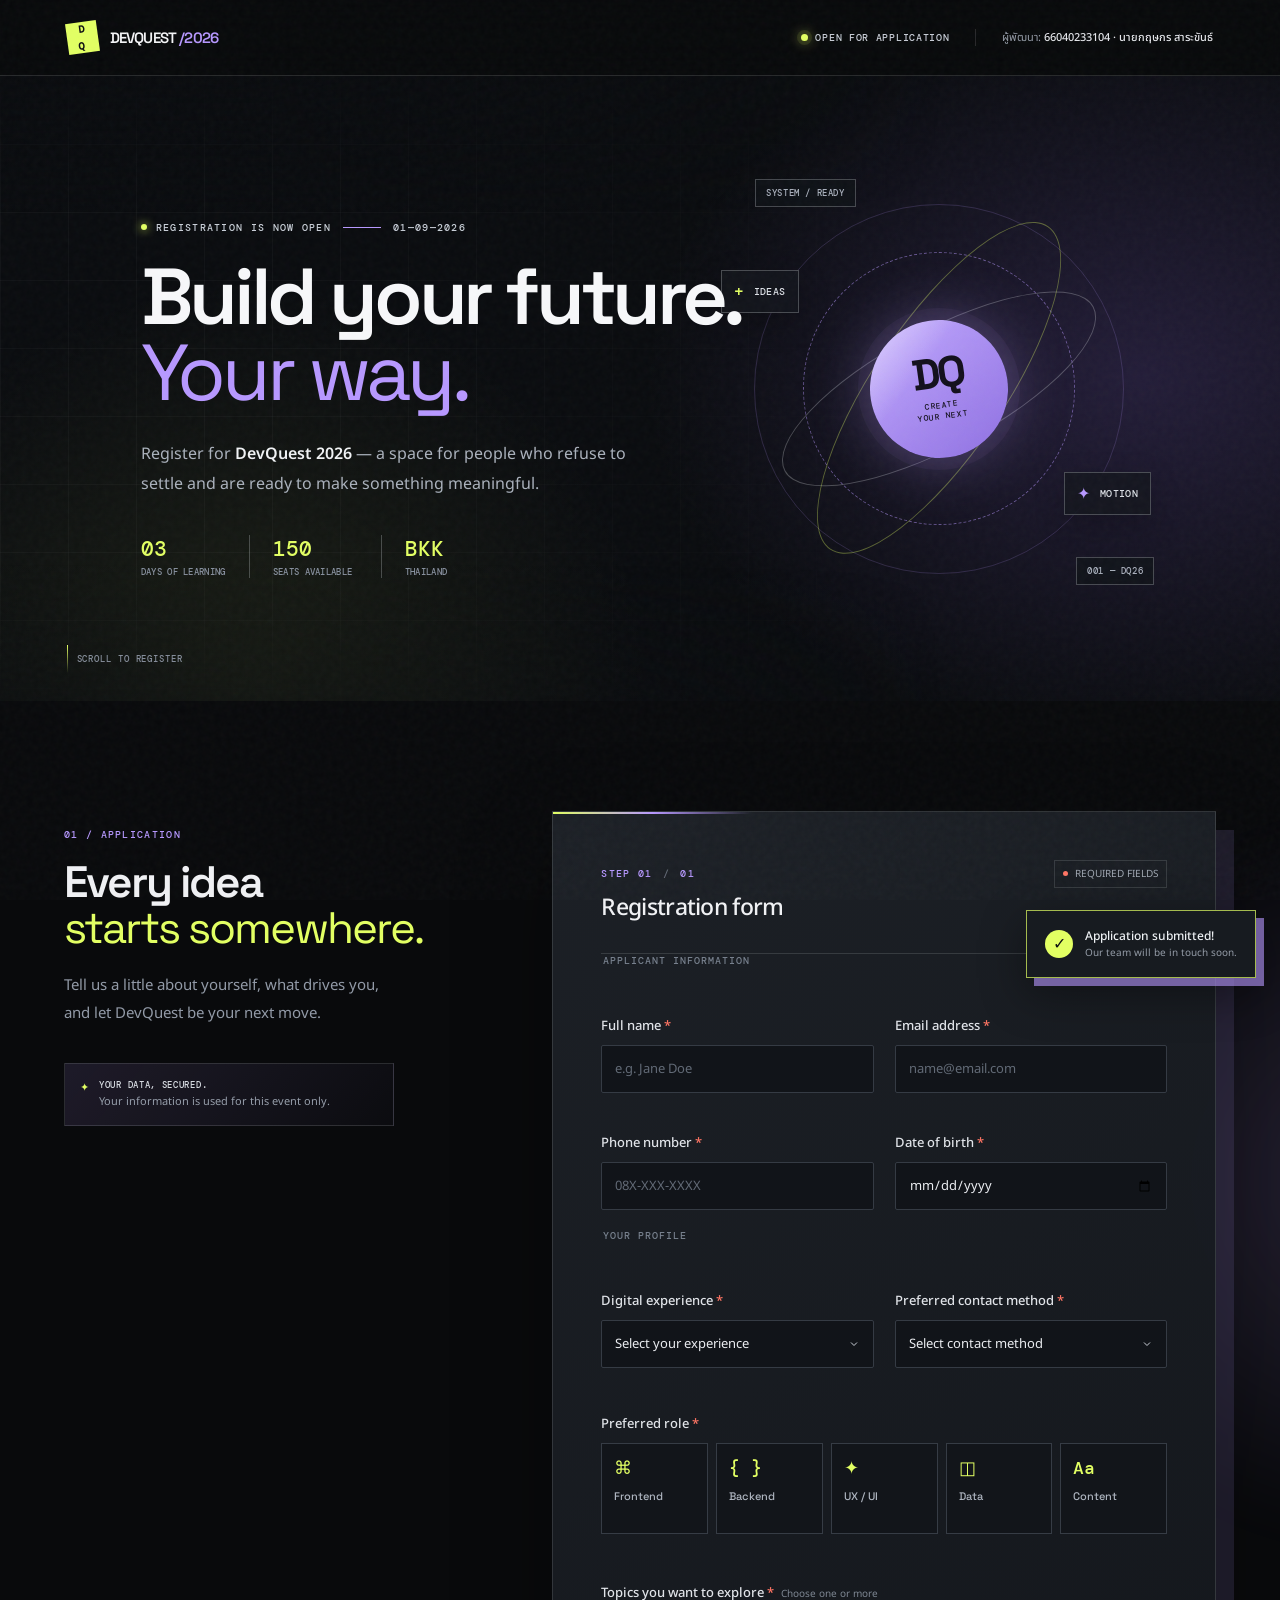
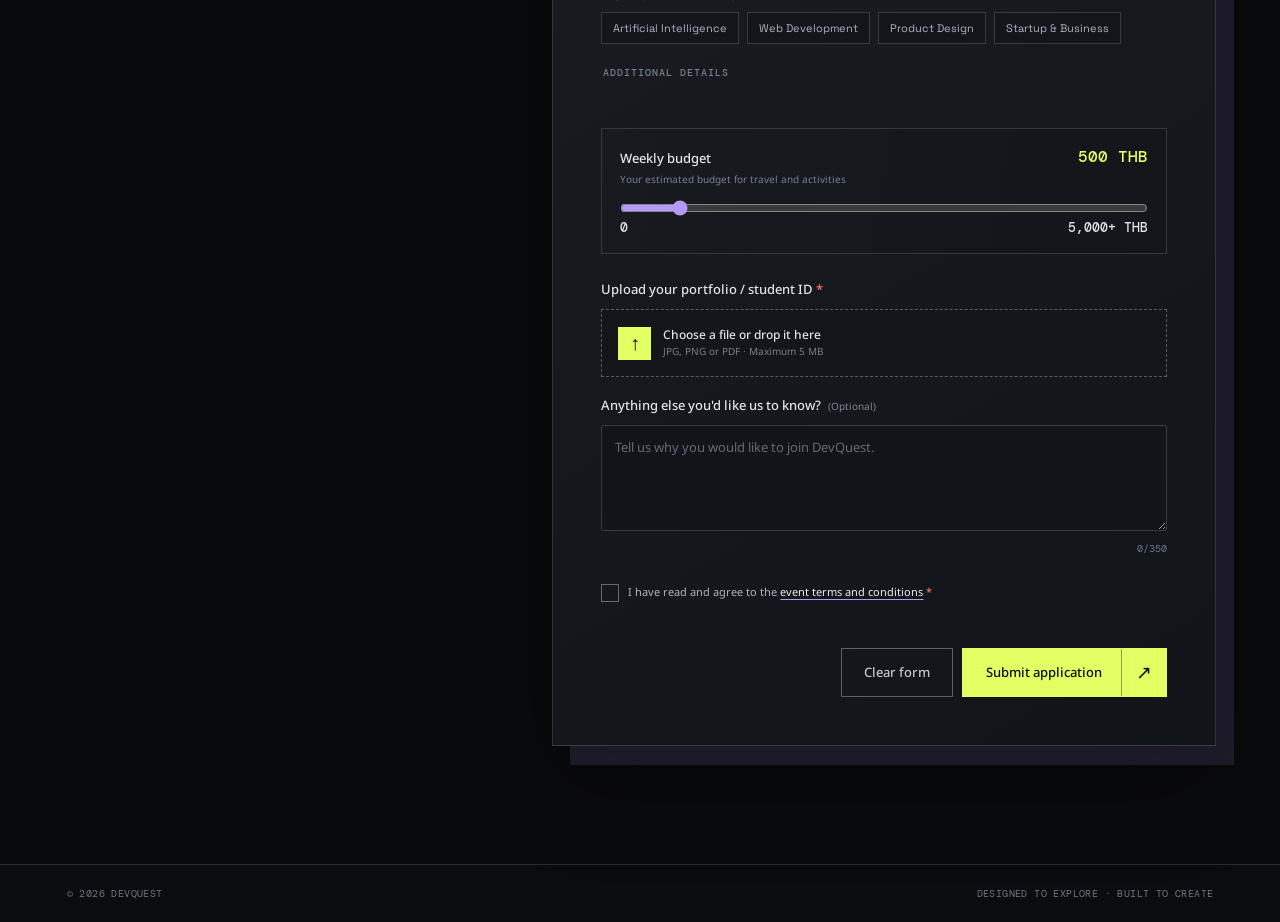
==== commit 8d9eef55: "Fix validation bugs, add drag & drop support, and update workshop documentation" ====
--- a/outputs/index.html
+++ b/outputs/index.html
@@ -20,8 +20,8 @@
       </a>
       <div class="topbar-right">
         <span class="availability"><i></i> OPEN FOR APPLICATION</span>
-        <div class="author-badge" title="แก้ไขข้อมูลผู้จัดทำในไฟล์ index.html">
-          <span>ผู้พัฒนา: <strong>66XXXXXXX · นาย/นางสาว ชื่อ-นามสกุล</strong></span>
+        <div class="author-badge" title="ข้อมูลผู้จัดทำ">
+          <span>ผู้พัฒนา: <strong>66040233104 · นายกฤษกร สาระขันธ์</strong></span>
         </div>
       </div>
     </header>
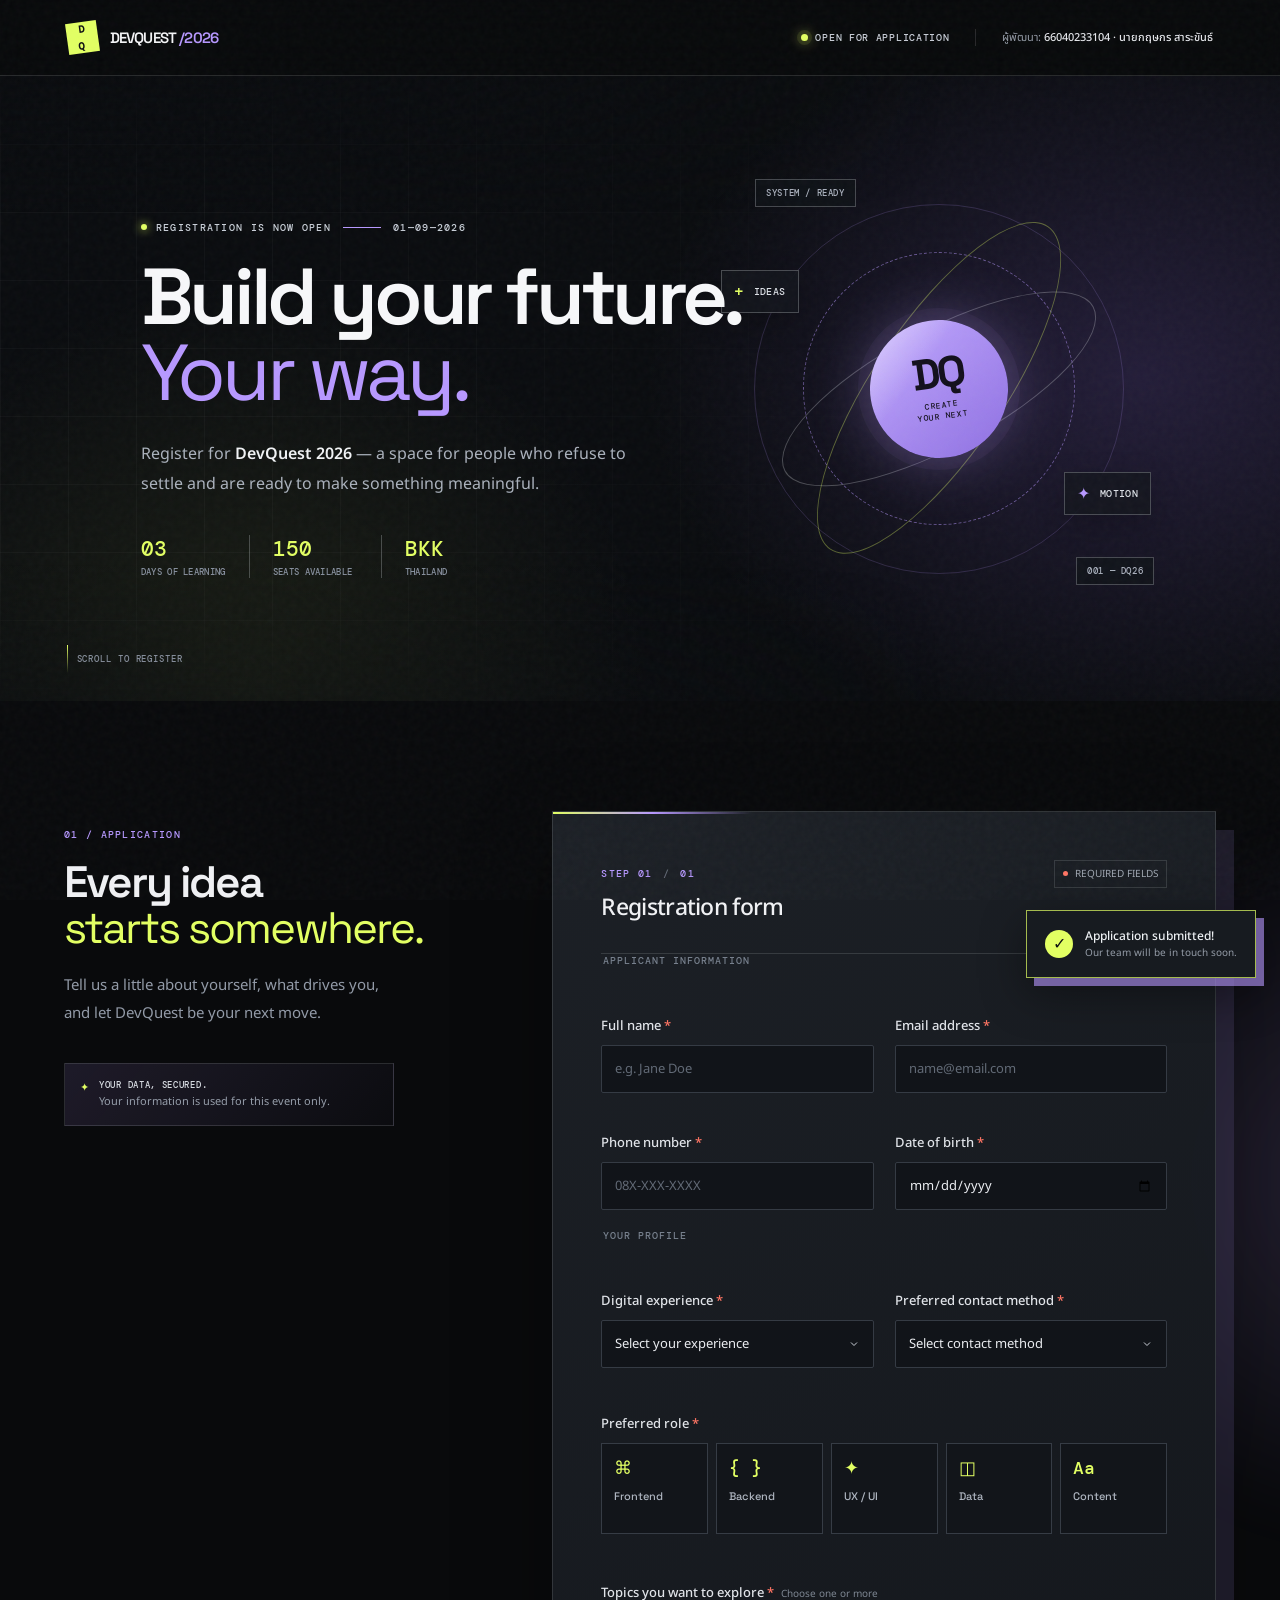
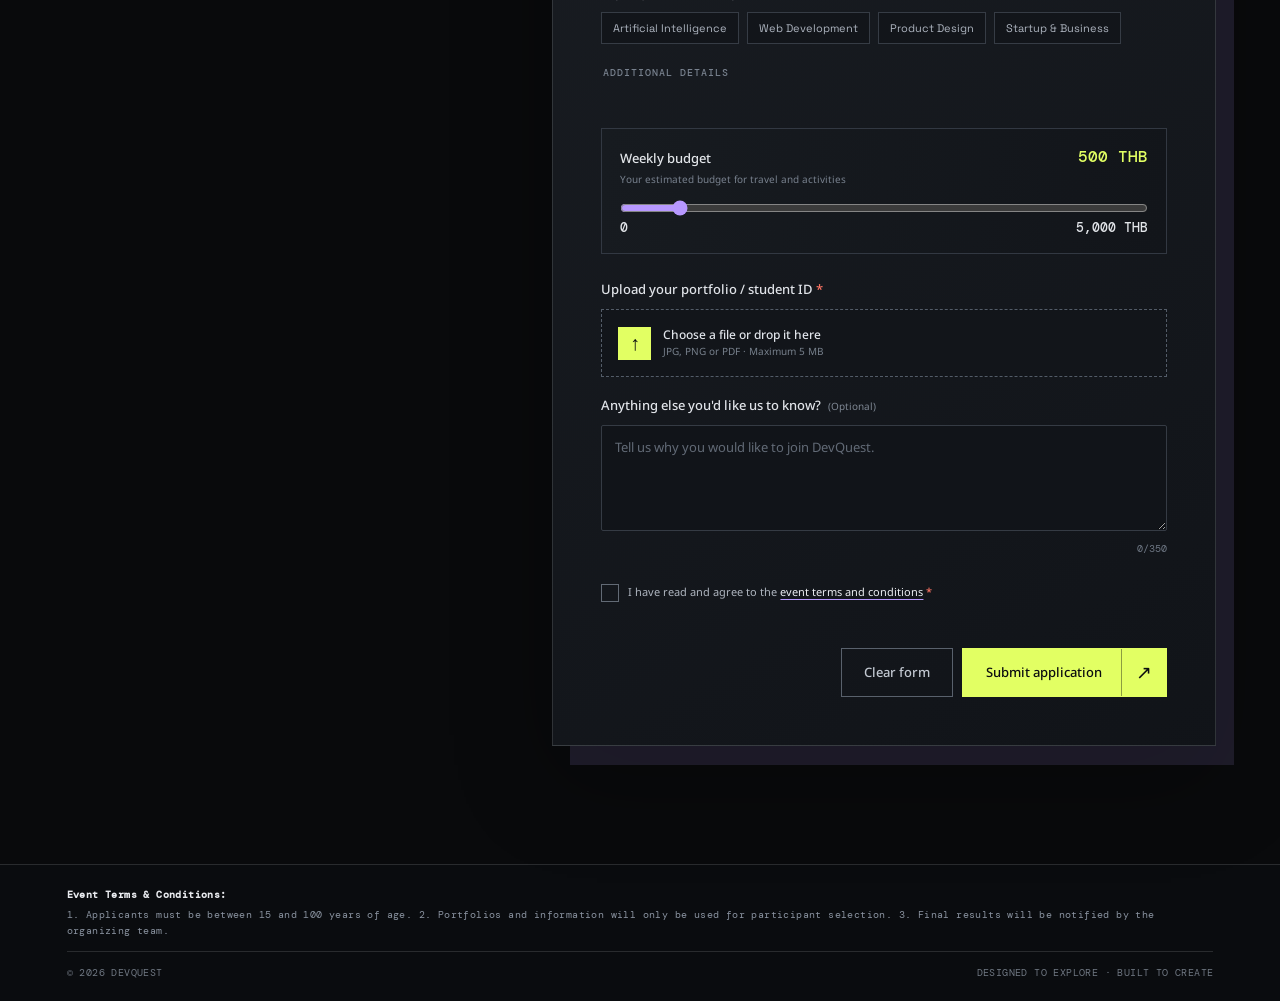
==== commit 5be7c45b: "fix: resolve form validation, timezone, accessibility, and UI bugs" ====
--- a/outputs/index.html
+++ b/outputs/index.html
@@ -1,5 +1,5 @@
 <!doctype html>
-<html lang="th">
+<html lang="en">
   <head>
     <meta charset="UTF-8" />
     <meta name="viewport" content="width=device-width, initial-scale=1.0" />
@@ -20,7 +20,7 @@
       </a>
       <div class="topbar-right">
         <span class="availability"><i></i> OPEN FOR APPLICATION</span>
-        <div class="author-badge" title="ข้อมูลผู้จัดทำ">
+        <div class="author-badge" title="ข้อมูลผู้จัดทำ" lang="th">
           <span>ผู้พัฒนา: <strong>66040233104 · นายกฤษกร สาระขันธ์</strong></span>
         </div>
       </div>
@@ -141,8 +141,8 @@
             <div class="budget-block">
               <div><span>Weekly budget</span><p>Your estimated budget for travel and activities</p></div>
               <output for="budget" id="budgetValue">500 THB</output>
-              <input id="budget" name="budget" type="range" min="0" max="5000" step="500" value="500" />
-              <div class="range-labels"><span>0</span><span>5,000+ THB</span></div>
+              <input id="budget" name="budget" type="range" min="0" max="5000" step="500" value="500" aria-label="Weekly budget in THB" />
+              <div class="range-labels"><span>0</span><span>5,000 THB</span></div>
             </div>
             <label class="field upload-field" for="portfolio">
               <span>Upload your portfolio / student ID <b>*</b></span>
@@ -168,7 +168,16 @@
       </section>
     </main>
 
-    <footer id="terms-info"><span>© 2026 DEVQUEST</span><span>DESIGNED TO EXPLORE · BUILT TO CREATE</span></footer>
+    <footer id="terms-info">
+      <div class="terms-summary">
+        <strong>Event Terms &amp; Conditions:</strong>
+        <p>1. Applicants must be between 15 and 100 years of age. 2. Portfolios and information will only be used for participant selection. 3. Final results will be notified by the organizing team.</p>
+      </div>
+      <div class="footer-bottom">
+        <span>© 2026 DEVQUEST</span>
+        <span>DESIGNED TO EXPLORE · BUILT TO CREATE</span>
+      </div>
+    </footer>
     <div class="toast" id="toast" role="status" aria-live="polite"><span>✓</span><div><strong>Application submitted!</strong><small>Our team will be in touch soon.</small></div></div>
     <script src="script.js"></script>
   </body>
--- a/outputs/styles.css
+++ b/outputs/styles.css
@@ -7,3 +7,13 @@
 form{position:relative;overflow:hidden;padding:clamp(26px,4vw,48px);border:1px solid var(--line);background:linear-gradient(150deg,rgba(29,33,39,.97),rgba(17,20,25,.98));box-shadow:18px 19px 0 rgba(183,152,255,.12),0 34px 90px rgba(0,0,0,.32)}form:before{content:"";position:absolute;left:0;top:0;height:2px;width:30%;background:linear-gradient(90deg,var(--lime),var(--violet),transparent)}.form-head{display:flex;justify-content:space-between;align-items:flex-start;padding-bottom:28px;border-bottom:1px solid var(--line)}.step-number{color:var(--violet)}.step-number i{color:#626a76;font-style:normal;padding:0 3px}.form-head h3{margin:7px 0 0;color:#f0f1f4;font-size:23px;font-weight:500;letter-spacing:-.7px}.required-note{padding:5px 8px;border:1px solid var(--line);color:#9ea5b0;font-size:10px}.required-note i{display:inline-block;width:5px;height:5px;margin:0 4px 1px 0;border-radius:50%;background:var(--coral)}fieldset{margin:0;padding:31px 0 0;border:0}legend{margin-bottom:18px;color:#77808d;font:500 10px "DM Mono",monospace;letter-spacing:1px;text-transform:uppercase}.fields{display:grid;gap:21px}.two-col{grid-template-columns:1fr 1fr}.field{display:block;position:relative}.field>span:first-child,.choice-title{display:block;margin:0 0 9px;color:#e0e3e8;font-size:13px;font-weight:500}.field b,.choice-title b,.terms b{color:var(--coral);font-weight:500}.field input:not([type=file]),.field select,.field textarea{width:100%;min-height:48px;appearance:none;outline:none;border:1px solid #353b44;border-radius:2px;padding:12px 13px;color:#eaecf0;background:var(--input);font-size:13px;transition:border .2s,box-shadow .2s,background .2s}.field input::placeholder,.field textarea::placeholder{color:#626a76}.field select{background:#111419 url("data:image/svg+xml,%3Csvg xmlns='http://www.w3.org/2000/svg' width='12' height='12' viewBox='0 0 24 24' fill='none' stroke='%23cbd0d8' stroke-width='2'%3E%3Cpath d='m6 9 6 6 6-6'/%3E%3C/svg%3E") no-repeat right 13px center}.field select option{background:#171a1f}.field textarea{min-height:106px;resize:vertical}.field input:focus,.field select:focus,.field textarea:focus{border-color:var(--violet);background:#15171d;box-shadow:0 0 0 3px rgba(183,152,255,.12)}.field.invalid input,.field.invalid select,.field.invalid textarea{border-color:var(--coral)}.error{display:block;min-height:15px;margin-top:4px;color:#ff8c7c;font-size:10px}.choice-group{margin-top:27px}.hint,.optional{margin-left:4px;color:#7e8793;font-size:10px;font-weight:400}.role-grid{display:grid;grid-template-columns:repeat(5,1fr);gap:8px}.choice-card{position:relative;min-height:91px;padding:12px;display:flex;flex-direction:column;gap:9px;overflow:hidden;border:1px solid #363c45;background:#12151a;color:#aeb5c0;cursor:pointer;font:500 11px "Space Grotesk","Noto Sans Thai",sans-serif;transition:.22s ease}.choice-card:after{content:"";position:absolute;inset:0;opacity:0;background:linear-gradient(145deg,rgba(183,152,255,.23),transparent 68%);transition:.22s}.choice-card:hover{border-color:#727986;transform:translateY(-2px)}.choice-card:hover:after{opacity:1}.choice-card input{position:absolute;inset:0;z-index:2;appearance:none;margin:0;cursor:pointer}.choice-card:has(input:checked){border-color:var(--violet);color:#f5f3ff;box-shadow:inset 0 0 0 1px rgba(183,152,255,.3),0 7px 18px rgba(0,0,0,.18);background:#272239}.choice-card:has(input:checked):after{opacity:1}.choice-icon{position:relative;z-index:1;color:var(--lime);font:500 18px "DM Mono",monospace}.choice-card>span:last-child{position:relative;z-index:1}.tag-grid{display:flex;flex-wrap:wrap;gap:8px}.tag-grid label{position:relative;cursor:pointer}.tag-grid input{position:absolute;opacity:0}.tag-grid span{display:block;padding:8px 11px;border:1px solid #363c45;color:#aeb5c0;background:#12151a;font:11px "Space Grotesk","Noto Sans Thai",sans-serif;transition:.18s}.tag-grid label:hover span{border-color:#747d88}.tag-grid input:checked+span{border-color:var(--lime);color:#0d1012;background:var(--lime);box-shadow:0 4px 14px rgba(226,255,99,.13)}.group-error{margin:7px 0 0}.budget-block{display:grid;grid-template-columns:1fr auto;gap:2px 20px;margin-bottom:26px;padding:17px 18px;border:1px solid #323842;background:linear-gradient(100deg,#171b20,#12151a)}.budget-block>div>span{color:#e2e5e9;font-size:13px;font-weight:500}.budget-block p{margin:2px 0 0;color:#78818e;font-size:10px}.budget-block output{color:var(--lime);font:500 16px "DM Mono",monospace}.budget-block input{width:100%;grid-column:1/-1;margin:10px 0 1px;accent-color:var(--violet)}.range-labels{grid-column:1/-1;display:flex;justify-content:space-between;color:#68717c;font:10px "DM Mono",monospace}.upload-field>input{position:absolute;width:1px;height:1px;overflow:hidden;opacity:0}.dropzone{display:flex;align-items:center;gap:12px;padding:16px;border:1px dashed #535c68;background:#12151a;cursor:pointer;transition:.2s}.dropzone:hover{border-color:var(--violet);background:#171926}.upload-icon{width:33px;height:33px;display:grid;place-items:center;color:#0c0e11;background:var(--lime);font:20px "DM Mono",monospace}.dropzone strong{display:block;color:#dfe3e9;font-size:12px;font-weight:500}.dropzone small{display:block;color:#77808c;font-size:10px}.char-count{display:block;margin-top:4px;color:#6f7885;text-align:right;font:10px "DM Mono",monospace}.terms{position:relative;display:flex;align-items:flex-start;gap:9px;margin-top:29px;color:#aeb5bf;font-size:11px;line-height:1.6;cursor:pointer}.terms input{position:absolute;opacity:0}.checkmark{width:18px;height:18px;flex:0 0 18px;display:grid;place-items:center;border:1px solid #626a75;color:transparent;line-height:1;transition:.18s}.terms input:checked+.checkmark{border-color:var(--lime);color:#0d1012;background:var(--lime)}.terms a{color:#eceef2;text-decoration-color:var(--violet);text-underline-offset:3px}.terms-error{margin-left:27px}.form-actions{display:flex;justify-content:flex-end;gap:9px;padding-top:27px}.btn{min-height:49px;border:1px solid #59616c;cursor:pointer;transition:.22s;font-size:13px;font-weight:500}.btn.secondary{padding:0 22px;color:#c2c8d1;background:transparent}.btn.secondary:hover{border-color:#9da5b0;background:#22262d}.btn.primary{padding:0 0 0 23px;display:flex;align-items:center;gap:19px;border-color:var(--lime);color:#0c0e10;background:var(--lime);box-shadow:0 0 0 0 rgba(226,255,99,.2)}.btn.primary:hover{transform:translate(-2px,-2px);box-shadow:5px 5px 0 var(--violet),0 0 20px rgba(226,255,99,.13)}.arrow{height:100%;padding:0 14px;display:grid;place-items:center;border-left:1px solid rgba(9,10,12,.4);font:19px "DM Mono",monospace}footer{padding:22px clamp(22px,5.2vw,88px);display:flex;justify-content:space-between;border-top:1px solid var(--line);color:#6f7782;background:#0a0c0f;font:10px "DM Mono",monospace;letter-spacing:.4px}.toast{position:fixed;z-index:30;right:24px;bottom:24px;padding:16px 18px;display:flex;align-items:center;gap:12px;border:1px solid rgba(226,255,99,.7);background:#171b20;color:#edf0f3;box-shadow:8px 8px 0 rgba(183,152,255,.6),0 15px 45px rgba(0,0,0,.4);transform:translateY(150%);transition:.36s cubic-bezier(.2,.8,.2,1)}.toast.show{transform:translateY(0)}.toast>span{width:28px;height:28px;display:grid;place-items:center;border-radius:50%;color:#0d1012;background:var(--lime)}.toast strong,.toast small{display:block}.toast strong{font-size:12px;font-weight:500}.toast small{color:#949ca7;font-size:10px}
 @keyframes pulse{50%{transform:scale(.7);box-shadow:0 0 0 7px rgba(226,255,99,0),0 0 7px var(--lime)}}@keyframes scan{0%,26%{transform:translateX(-150%) skewX(-18deg)}56%,100%{transform:translateX(470%) skewX(-18deg)}}@keyframes spin{to{transform:rotate(360deg)}}@keyframes orbitA{to{transform:rotate(332deg)}}@keyframes orbitB{to{transform:rotate(394deg)}}@keyframes float{50%{transform:translateY(-10px)}}@keyframes scrollDown{50%{transform:translateY(9px);opacity:.2}}@media(prefers-reduced-motion:reduce){*,*:before,*:after{animation-duration:.01ms!important;animation-iteration-count:1!important;scroll-behavior:auto!important}}
 @media(max-width:970px){.hero{min-height:570px}.hero-visual{right:-100px;opacity:.66}.form-section{gap:55px;grid-template-columns:.65fr 1.35fr}}@media(max-width:760px){.topbar{min-height:66px}.availability,.author-badge{display:none}.hero{min-height:552px;padding:75px 25px 67px}.hero-grid{mask-image:none;opacity:.3}.hero-visual{width:280px;height:280px;right:-65px;top:44%;opacity:.32}.visual-core{width:102px;height:102px}.visual-core span{font-size:33px}.visual-label,.float-card{display:none}h1{font-size:clamp(48px,14vw,70px);letter-spacing:-3px}.lead{max-width:430px;margin-top:23px;font-size:14px}.hero-meta{gap:0}.hero-meta div{min-width:92px;padding-right:13px;margin-right:13px}.scroll-hint{bottom:23px}.form-section{padding:67px 24px 78px;grid-template-columns:1fr;gap:31px}.form-intro{padding-top:0}.form-intro>p:not(.section-index){max-width:500px}.secure-note{max-width:100%;margin-top:21px}form{padding:28px 20px;box-shadow:7px 8px 0 rgba(183,152,255,.13),0 28px 70px rgba(0,0,0,.25)}.two-col{grid-template-columns:1fr}.role-grid{grid-template-columns:repeat(3,1fr)}footer{flex-direction:column;gap:8px}.cursor-glow{display:none}}@media(max-width:430px){.eyebrow{font-size:8px;letter-spacing:.8px}.eyebrow i{width:18px}.hero-meta b{font-size:18px}.hero-meta span{font-size:8px}.hero-meta div{min-width:82px}.form-intro h2{font-size:39px}.role-grid{grid-template-columns:1fr 1fr}.form-head{gap:13px}.required-note{white-space:nowrap;font-size:9px}.form-actions{justify-content:stretch}.btn{flex:1}.btn.primary{justify-content:space-between;padding-left:15px}.budget-block{gap:10px}.toast{right:16px;left:16px;bottom:16px}}
+.dropzone.dragover{border-color:var(--lime)!important;background:rgba(226,255,99,.08)!important}
+.choice-card:has(input:focus-visible){outline:2px solid var(--violet);outline-offset:2px}
+.tag-grid label:has(input:focus-visible) span{outline:2px solid var(--lime);outline-offset:2px}
+.terms:has(input:focus-visible) .checkmark{outline:2px solid var(--lime);outline-offset:2px}
+.dropzone:has(#portfolio:focus-visible){outline:2px solid var(--violet);outline-offset:2px}
+footer{display:flex;flex-direction:column;gap:14px}
+.terms-summary{font-size:10px;line-height:1.6;color:#8a93a0;border-bottom:1px solid var(--line);padding-bottom:12px}
+.terms-summary strong{color:var(--text);display:block;margin-bottom:4px}
+.terms-summary p{margin:0}
+.footer-bottom{display:flex;justify-content:space-between;width:100%}
